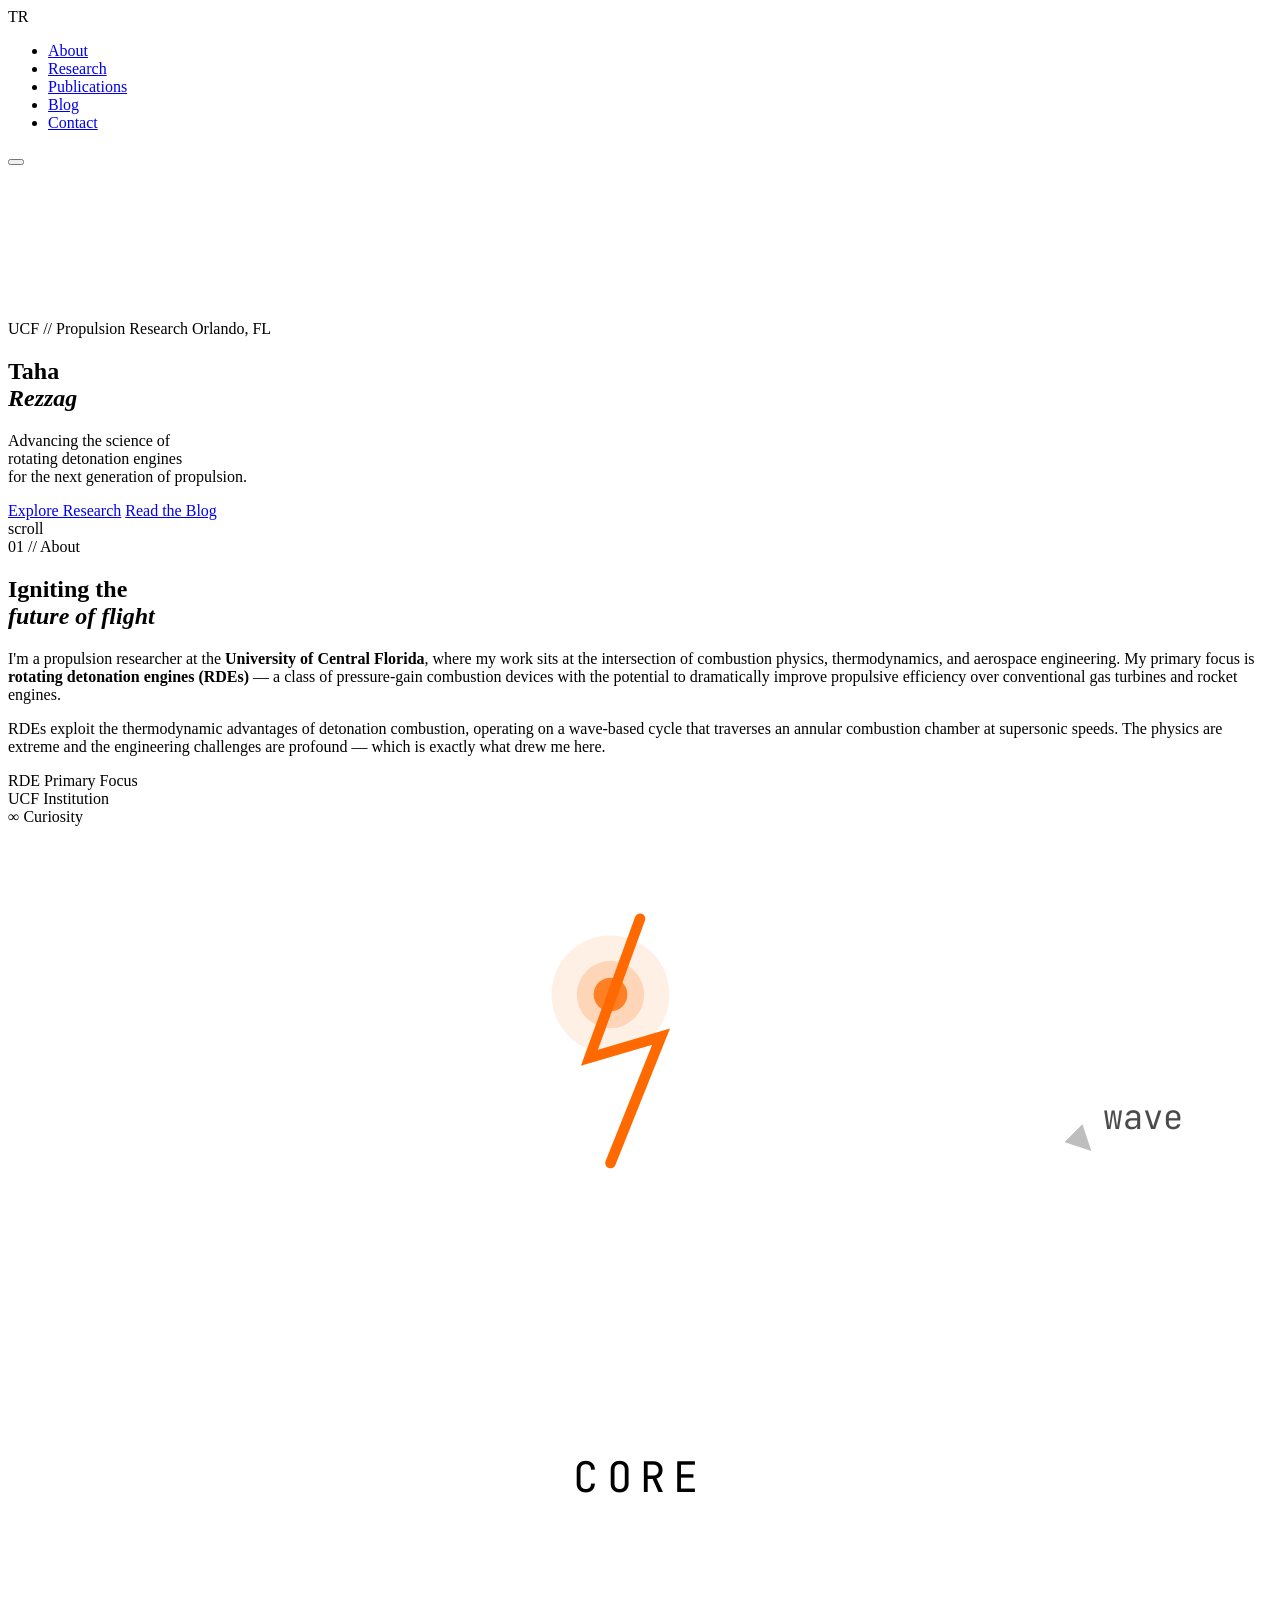
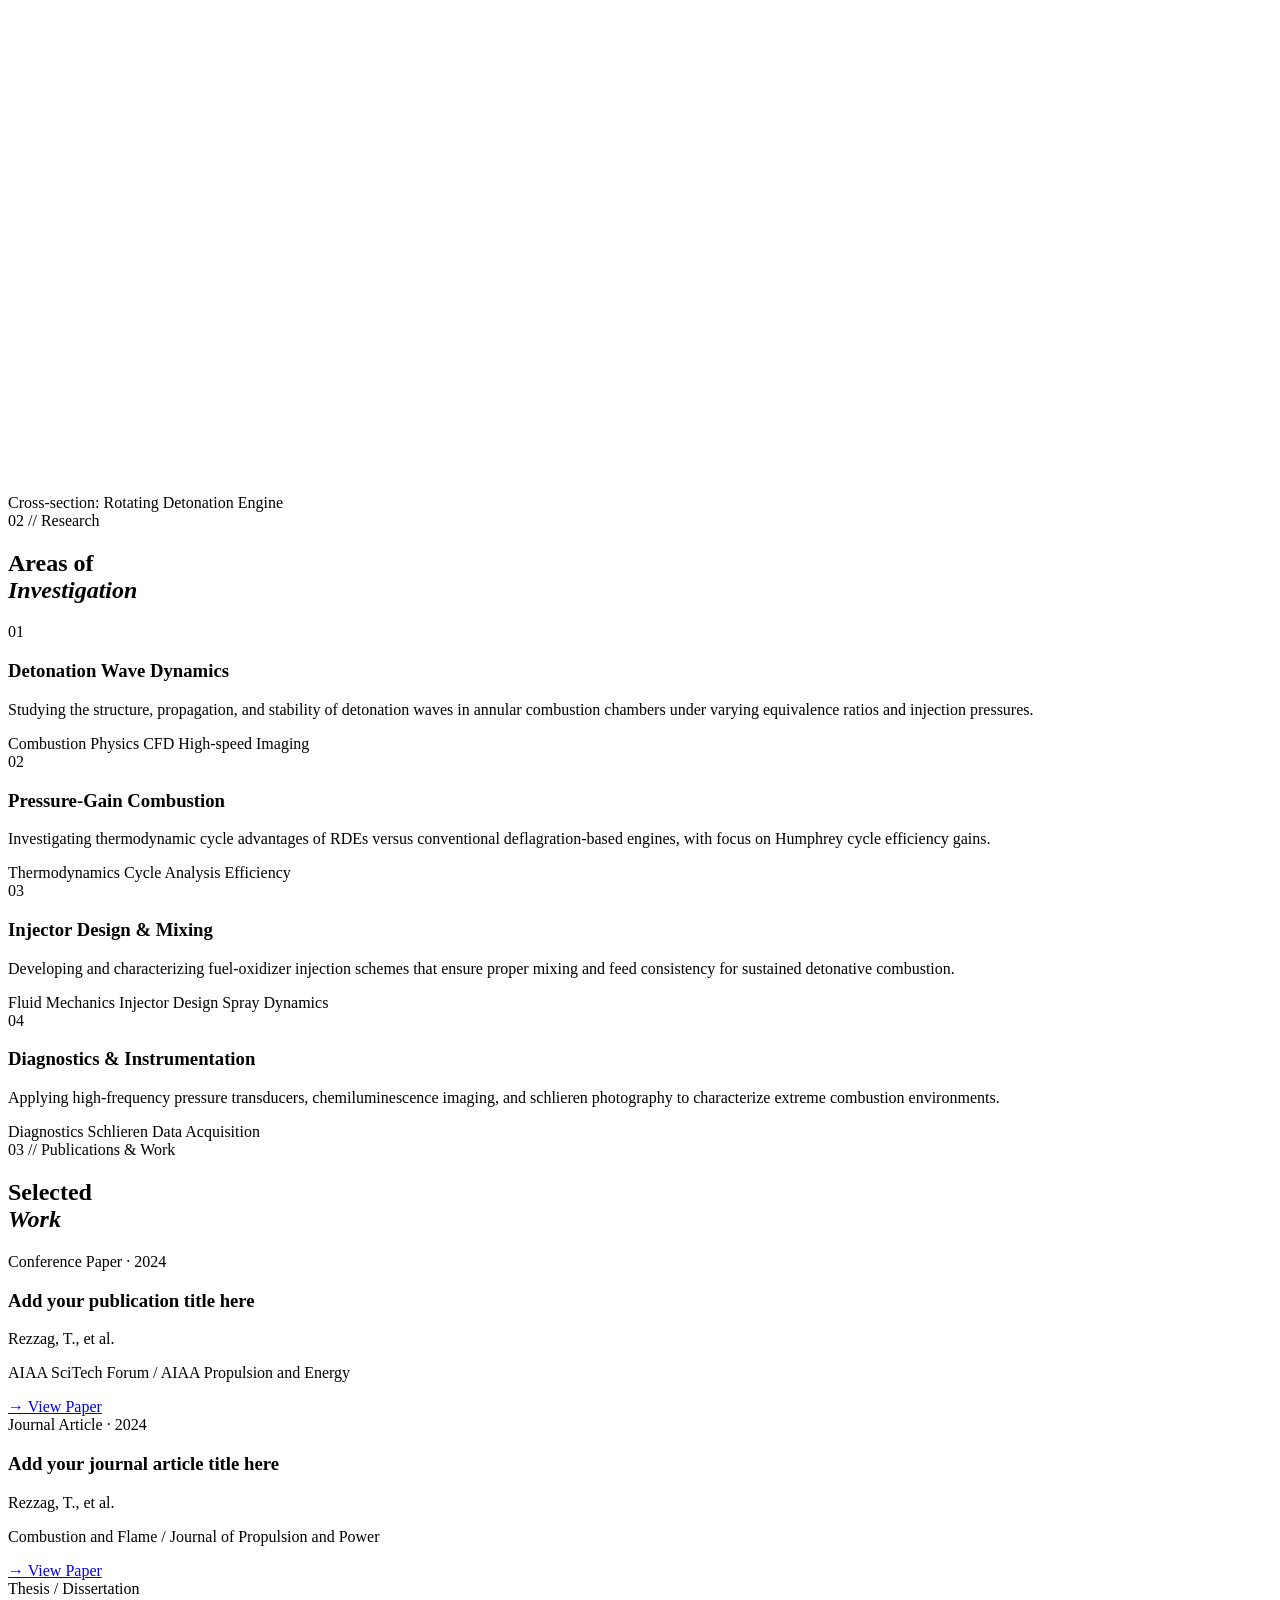
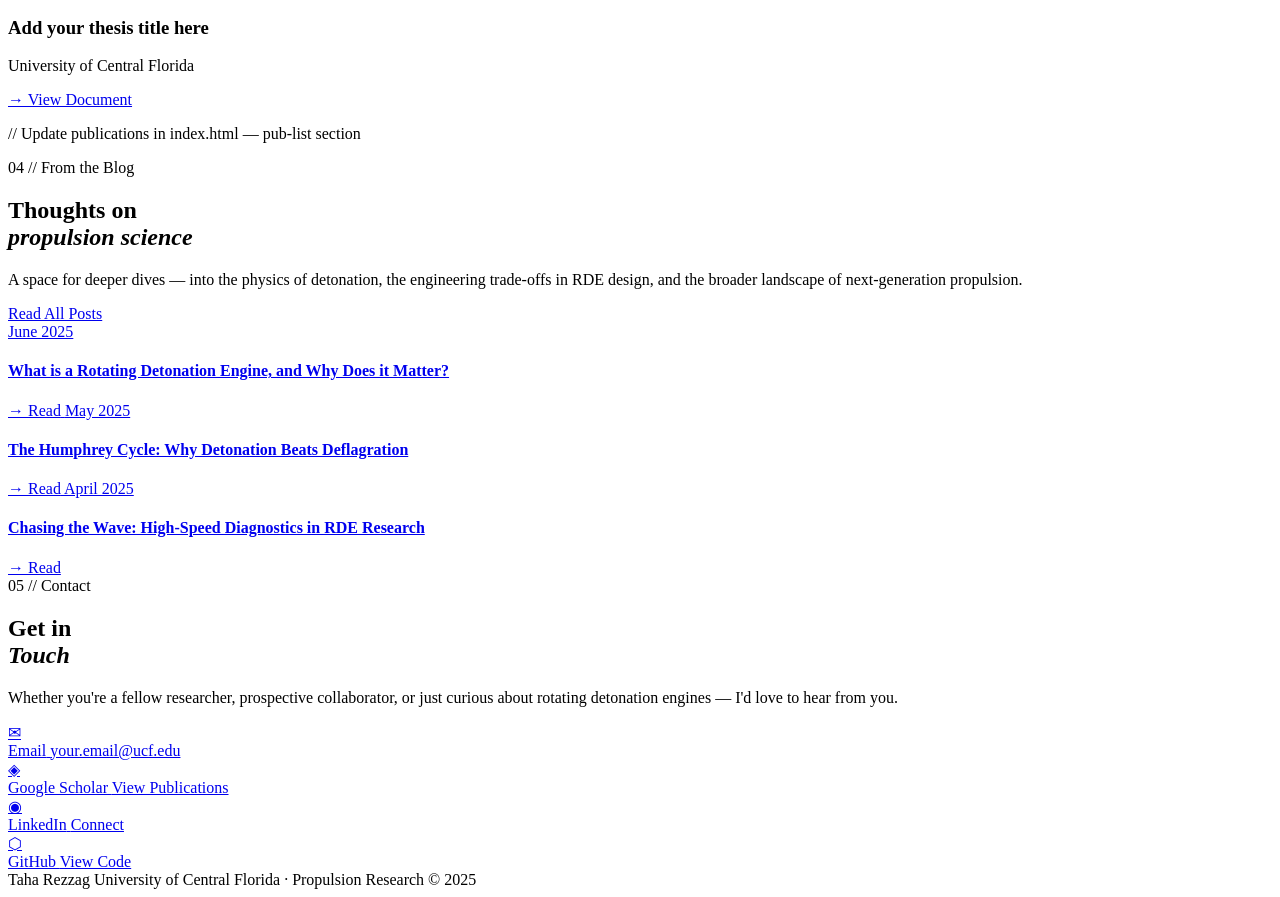
==== index.html @ 19e5c5e9 "Add files via upload" ====
<!DOCTYPE html>
<html lang="en">
<head>
  <meta charset="UTF-8" />
  <meta name="viewport" content="width=device-width, initial-scale=1.0" />
  <title>Taha Rezzag — Propulsion Researcher</title>
  <link rel="stylesheet" href="css/style.css" />
  <link rel="preconnect" href="https://fonts.googleapis.com">
  <link href="https://fonts.googleapis.com/css2?family=Cormorant+Garamond:ital,wght@0,300;0,400;0,600;1,300;1,400&family=JetBrains+Mono:wght@300;400;500&display=swap" rel="stylesheet">
</head>
<body>

  <!-- NAV -->
  <nav class="nav" id="nav">
    <div class="nav-logo">TR</div>
    <ul class="nav-links">
      <li><a href="#about" class="nav-link">About</a></li>
      <li><a href="#research" class="nav-link">Research</a></li>
      <li><a href="#publications" class="nav-link">Publications</a></li>
      <li><a href="blog.html" class="nav-link">Blog</a></li>
      <li><a href="#contact" class="nav-link">Contact</a></li>
    </ul>
    <button class="nav-toggle" id="navToggle" aria-label="Toggle menu">
      <span></span><span></span><span></span>
    </button>
  </nav>

  <!-- HERO -->
  <section class="hero" id="home">
    <canvas class="hero-canvas" id="heroCanvas"></canvas>
    <div class="hero-content">
      <div class="hero-eyebrow">
        <span class="mono">UCF // Propulsion Research</span>
        <span class="hero-divider"></span>
        <span class="mono">Orlando, FL</span>
      </div>
      <h1 class="hero-name">Taha<br><em>Rezzag</em></h1>
      <p class="hero-tagline">Advancing the science of<br><span class="accent">rotating detonation engines</span><br>for the next generation of propulsion.</p>
      <div class="hero-cta">
        <a href="#research" class="btn-primary">Explore Research</a>
        <a href="blog.html" class="btn-ghost">Read the Blog</a>
      </div>
    </div>
    <div class="hero-scroll-hint">
      <span class="mono">scroll</span>
      <div class="scroll-line"></div>
    </div>
  </section>

  <!-- ABOUT -->
  <section class="section about" id="about">
    <div class="container">
      <div class="section-label"><span class="mono">01 // About</span></div>
      <div class="about-grid">
        <div class="about-text">
          <h2 class="section-title">Igniting the<br><em>future of flight</em></h2>
          <p>I'm a propulsion researcher at the <strong>University of Central Florida</strong>, where my work sits at the intersection of combustion physics, thermodynamics, and aerospace engineering. My primary focus is <strong>rotating detonation engines (RDEs)</strong> — a class of pressure-gain combustion devices with the potential to dramatically improve propulsive efficiency over conventional gas turbines and rocket engines.</p>
          <p>RDEs exploit the thermodynamic advantages of detonation combustion, operating on a wave-based cycle that traverses an annular combustion chamber at supersonic speeds. The physics are extreme and the engineering challenges are profound — which is exactly what drew me here.</p>
          <div class="about-stats">
            <div class="stat">
              <span class="stat-num">RDE</span>
              <span class="stat-label">Primary Focus</span>
            </div>
            <div class="stat">
              <span class="stat-num">UCF</span>
              <span class="stat-label">Institution</span>
            </div>
            <div class="stat">
              <span class="stat-num">∞</span>
              <span class="stat-label">Curiosity</span>
            </div>
          </div>
        </div>
        <div class="about-visual">
          <div class="about-diagram">
            <svg viewBox="0 0 300 300" xmlns="http://www.w3.org/2000/svg" class="rde-diagram">
              <!-- Outer ring -->
              <circle cx="150" cy="150" r="130" fill="none" stroke="var(--accent)" stroke-width="1" stroke-dasharray="4 3" opacity="0.4"/>
              <!-- Inner ring -->
              <circle cx="150" cy="150" r="85" fill="none" stroke="var(--accent)" stroke-width="1" stroke-dasharray="4 3" opacity="0.4"/>
              <!-- Annular chamber -->
              <path d="M 150 20 A 130 130 0 1 1 149.9 20" fill="none" stroke="var(--accent)" stroke-width="2" opacity="0.15"/>
              <circle cx="150" cy="150" r="130" fill="none" stroke="var(--accent)" stroke-width="1.5" opacity="0.3"/>
              <circle cx="150" cy="150" r="85" fill="none" stroke="var(--accent)" stroke-width="1.5" opacity="0.3"/>
              <!-- Detonation wave markers -->
              <g class="wave-rotate">
                <path d="M 150 22 L 138 55 L 155 50 L 143 80" fill="none" stroke="#ff6a00" stroke-width="2.5" stroke-linecap="round"/>
                <circle cx="143" cy="40" r="4" fill="#ff6a00" opacity="0.8"/>
                <circle cx="143" cy="40" r="8" fill="#ff6a00" opacity="0.2"/>
                <circle cx="143" cy="40" r="14" fill="#ff6a00" opacity="0.1"/>
              </g>
              <!-- Axis labels -->
              <text x="150" y="158" text-anchor="middle" fill="var(--text-muted)" font-family="JetBrains Mono" font-size="10" letter-spacing="2">CORE</text>
              <!-- Directional arrows -->
              <path d="M 205 80 Q 230 50 255 75" fill="none" stroke="var(--accent)" stroke-width="1" opacity="0.5" marker-end="url(#arr)"/>
              <defs>
                <marker id="arr" markerWidth="6" markerHeight="6" refX="3" refY="3" orient="auto">
                  <path d="M0,0 L6,3 L0,6 Z" fill="var(--accent)" opacity="0.5"/>
                </marker>
              </defs>
              <text x="260" y="72" fill="var(--text-muted)" font-family="JetBrains Mono" font-size="8" opacity="0.7">wave</text>
            </svg>
            <div class="diagram-caption mono">Cross-section: Rotating Detonation Engine</div>
          </div>
        </div>
      </div>
    </div>
  </section>

  <!-- RESEARCH -->
  <section class="section research" id="research">
    <div class="container">
      <div class="section-label"><span class="mono">02 // Research</span></div>
      <h2 class="section-title">Areas of<br><em>Investigation</em></h2>
      <div class="research-grid">

        <div class="research-card" data-index="01">
          <div class="card-number mono">01</div>
          <h3>Detonation Wave Dynamics</h3>
          <p>Studying the structure, propagation, and stability of detonation waves in annular combustion chambers under varying equivalence ratios and injection pressures.</p>
          <div class="card-tags">
            <span class="tag">Combustion Physics</span>
            <span class="tag">CFD</span>
            <span class="tag">High-speed Imaging</span>
          </div>
        </div>

        <div class="research-card" data-index="02">
          <div class="card-number mono">02</div>
          <h3>Pressure-Gain Combustion</h3>
          <p>Investigating thermodynamic cycle advantages of RDEs versus conventional deflagration-based engines, with focus on Humphrey cycle efficiency gains.</p>
          <div class="card-tags">
            <span class="tag">Thermodynamics</span>
            <span class="tag">Cycle Analysis</span>
            <span class="tag">Efficiency</span>
          </div>
        </div>

        <div class="research-card" data-index="03">
          <div class="card-number mono">03</div>
          <h3>Injector Design & Mixing</h3>
          <p>Developing and characterizing fuel-oxidizer injection schemes that ensure proper mixing and feed consistency for sustained detonative combustion.</p>
          <div class="card-tags">
            <span class="tag">Fluid Mechanics</span>
            <span class="tag">Injector Design</span>
            <span class="tag">Spray Dynamics</span>
          </div>
        </div>

        <div class="research-card" data-index="04">
          <div class="card-number mono">04</div>
          <h3>Diagnostics & Instrumentation</h3>
          <p>Applying high-frequency pressure transducers, chemiluminescence imaging, and schlieren photography to characterize extreme combustion environments.</p>
          <div class="card-tags">
            <span class="tag">Diagnostics</span>
            <span class="tag">Schlieren</span>
            <span class="tag">Data Acquisition</span>
          </div>
        </div>

      </div>
    </div>
  </section>

  <!-- PUBLICATIONS -->
  <section class="section publications" id="publications">
    <div class="container">
      <div class="section-label"><span class="mono">03 // Publications & Work</span></div>
      <h2 class="section-title">Selected<br><em>Work</em></h2>
      <div class="pub-list">
        <div class="pub-item">
          <div class="pub-meta mono">Conference Paper · 2024</div>
          <h3 class="pub-title">Add your publication title here</h3>
          <p class="pub-authors">Rezzag, T., et al.</p>
          <p class="pub-venue">AIAA SciTech Forum / AIAA Propulsion and Energy</p>
          <a href="#" class="pub-link mono">→ View Paper</a>
        </div>
        <div class="pub-item">
          <div class="pub-meta mono">Journal Article · 2024</div>
          <h3 class="pub-title">Add your journal article title here</h3>
          <p class="pub-authors">Rezzag, T., et al.</p>
          <p class="pub-venue">Combustion and Flame / Journal of Propulsion and Power</p>
          <a href="#" class="pub-link mono">→ View Paper</a>
        </div>
        <div class="pub-item pub-item--thesis">
          <div class="pub-meta mono">Thesis / Dissertation</div>
          <h3 class="pub-title">Add your thesis title here</h3>
          <p class="pub-authors">University of Central Florida</p>
          <a href="#" class="pub-link mono">→ View Document</a>
        </div>
      </div>
      <p class="pub-note mono">// Update publications in index.html — pub-list section</p>
    </div>
  </section>

  <!-- BLOG TEASER -->
  <section class="section blog-teaser">
    <div class="container">
      <div class="section-label"><span class="mono">04 // From the Blog</span></div>
      <div class="blog-teaser-grid">
        <div class="blog-teaser-left">
          <h2 class="section-title">Thoughts on<br><em>propulsion science</em></h2>
          <p>A space for deeper dives — into the physics of detonation, the engineering trade-offs in RDE design, and the broader landscape of next-generation propulsion.</p>
          <a href="blog.html" class="btn-primary">Read All Posts</a>
        </div>
        <div class="blog-teaser-right">
          <a href="blog.html#post-rde-intro" class="blog-preview-card">
            <span class="mono preview-date">June 2025</span>
            <h4>What is a Rotating Detonation Engine, and Why Does it Matter?</h4>
            <span class="mono preview-read">→ Read</span>
          </a>
          <a href="blog.html#post-humphrey" class="blog-preview-card">
            <span class="mono preview-date">May 2025</span>
            <h4>The Humphrey Cycle: Why Detonation Beats Deflagration</h4>
            <span class="mono preview-read">→ Read</span>
          </a>
          <a href="blog.html#post-wave" class="blog-preview-card">
            <span class="mono preview-date">April 2025</span>
            <h4>Chasing the Wave: High-Speed Diagnostics in RDE Research</h4>
            <span class="mono preview-read">→ Read</span>
          </a>
        </div>
      </div>
    </div>
  </section>

  <!-- CONTACT -->
  <section class="section contact" id="contact">
    <div class="container">
      <div class="section-label"><span class="mono">05 // Contact</span></div>
      <div class="contact-grid">
        <div class="contact-left">
          <h2 class="section-title">Get in<br><em>Touch</em></h2>
          <p>Whether you're a fellow researcher, prospective collaborator, or just curious about rotating detonation engines — I'd love to hear from you.</p>
        </div>
        <div class="contact-right">
          <div class="contact-links">
            <a href="mailto:your.email@ucf.edu" class="contact-item">
              <span class="contact-icon">✉</span>
              <div>
                <span class="mono contact-label">Email</span>
                <span class="contact-value">your.email@ucf.edu</span>
              </div>
            </a>
            <a href="https://scholar.google.com" target="_blank" class="contact-item">
              <span class="contact-icon">◈</span>
              <div>
                <span class="mono contact-label">Google Scholar</span>
                <span class="contact-value">View Publications</span>
              </div>
            </a>
            <a href="https://linkedin.com" target="_blank" class="contact-item">
              <span class="contact-icon">◉</span>
              <div>
                <span class="mono contact-label">LinkedIn</span>
                <span class="contact-value">Connect</span>
              </div>
            </a>
            <a href="https://github.com" target="_blank" class="contact-item">
              <span class="contact-icon">⬡</span>
              <div>
                <span class="mono contact-label">GitHub</span>
                <span class="contact-value">View Code</span>
              </div>
            </a>
          </div>
        </div>
      </div>
    </div>
  </section>

  <!-- FOOTER -->
  <footer class="footer">
    <div class="container footer-inner">
      <span class="mono footer-name">Taha Rezzag</span>
      <span class="mono footer-affil">University of Central Florida · Propulsion Research</span>
      <span class="mono footer-copy">© 2025</span>
    </div>
  </footer>

  <script src="js/main.js"></script>
</body>
</html>
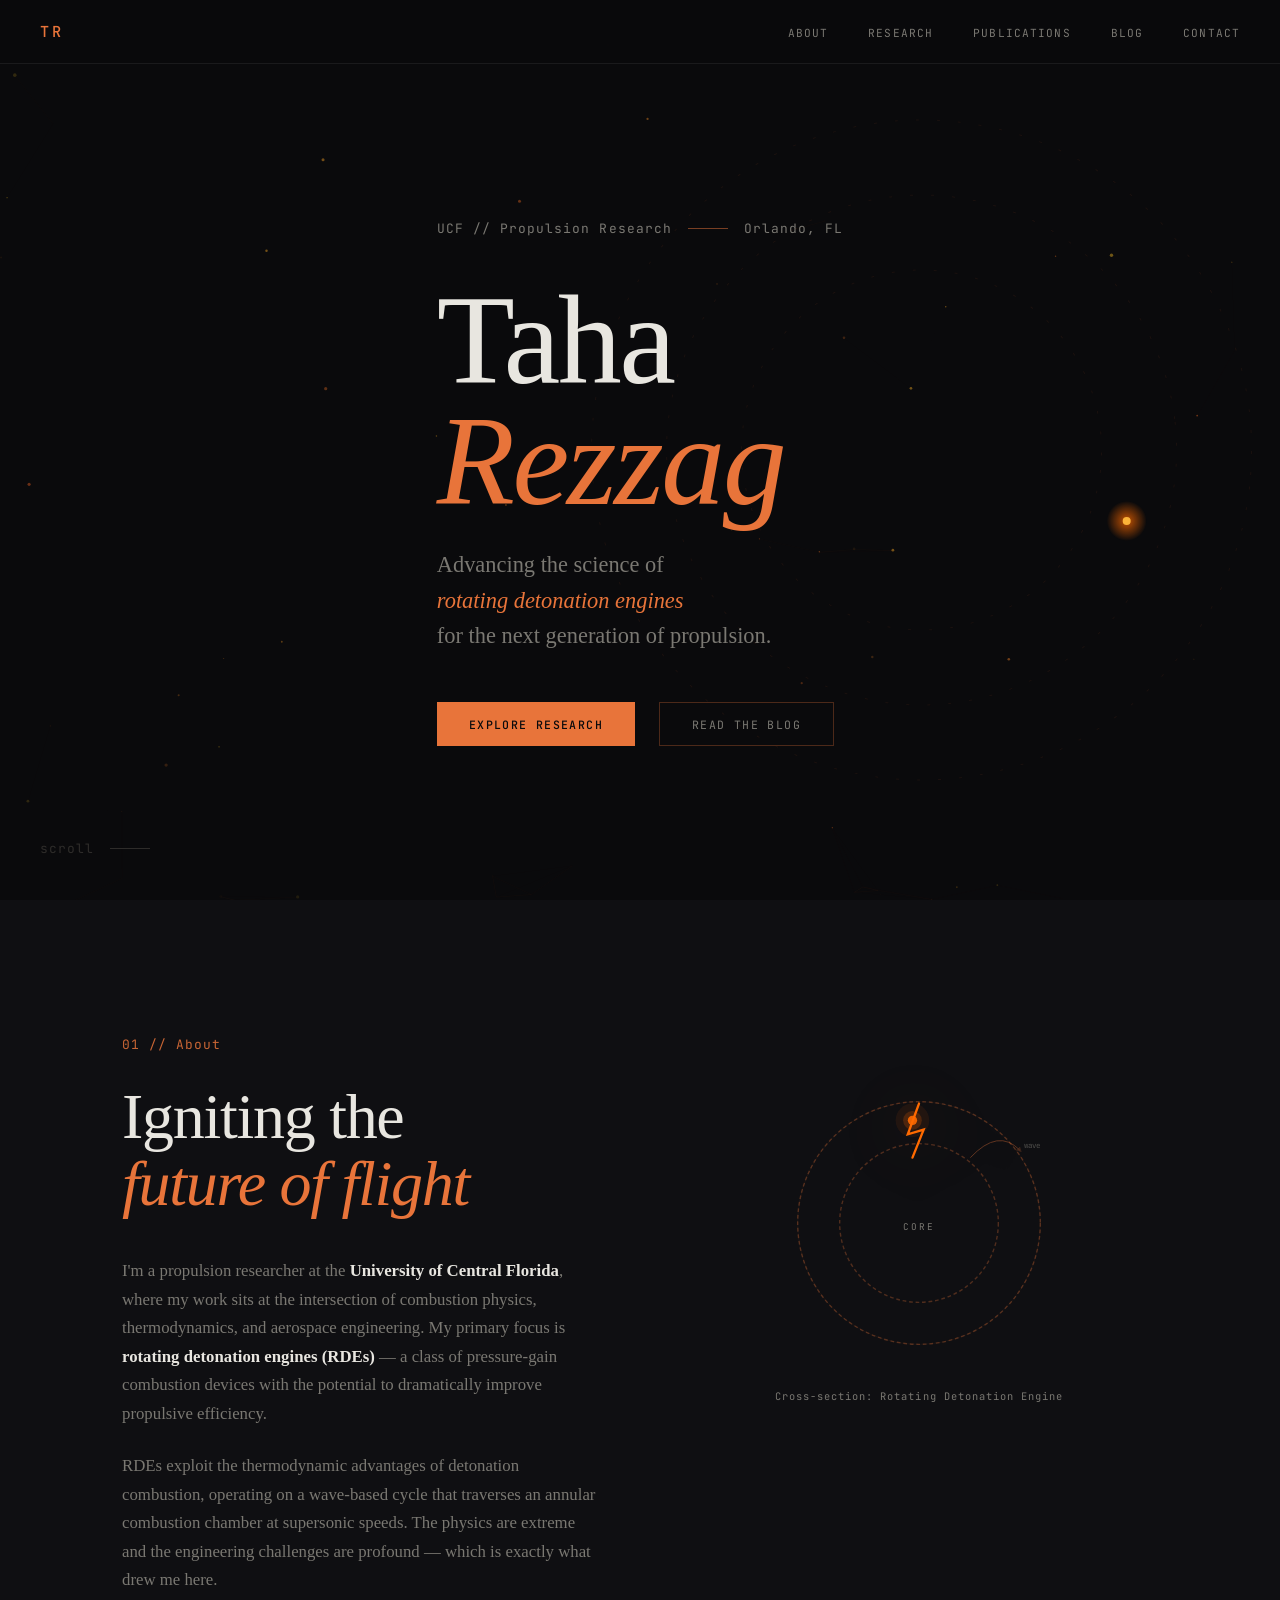
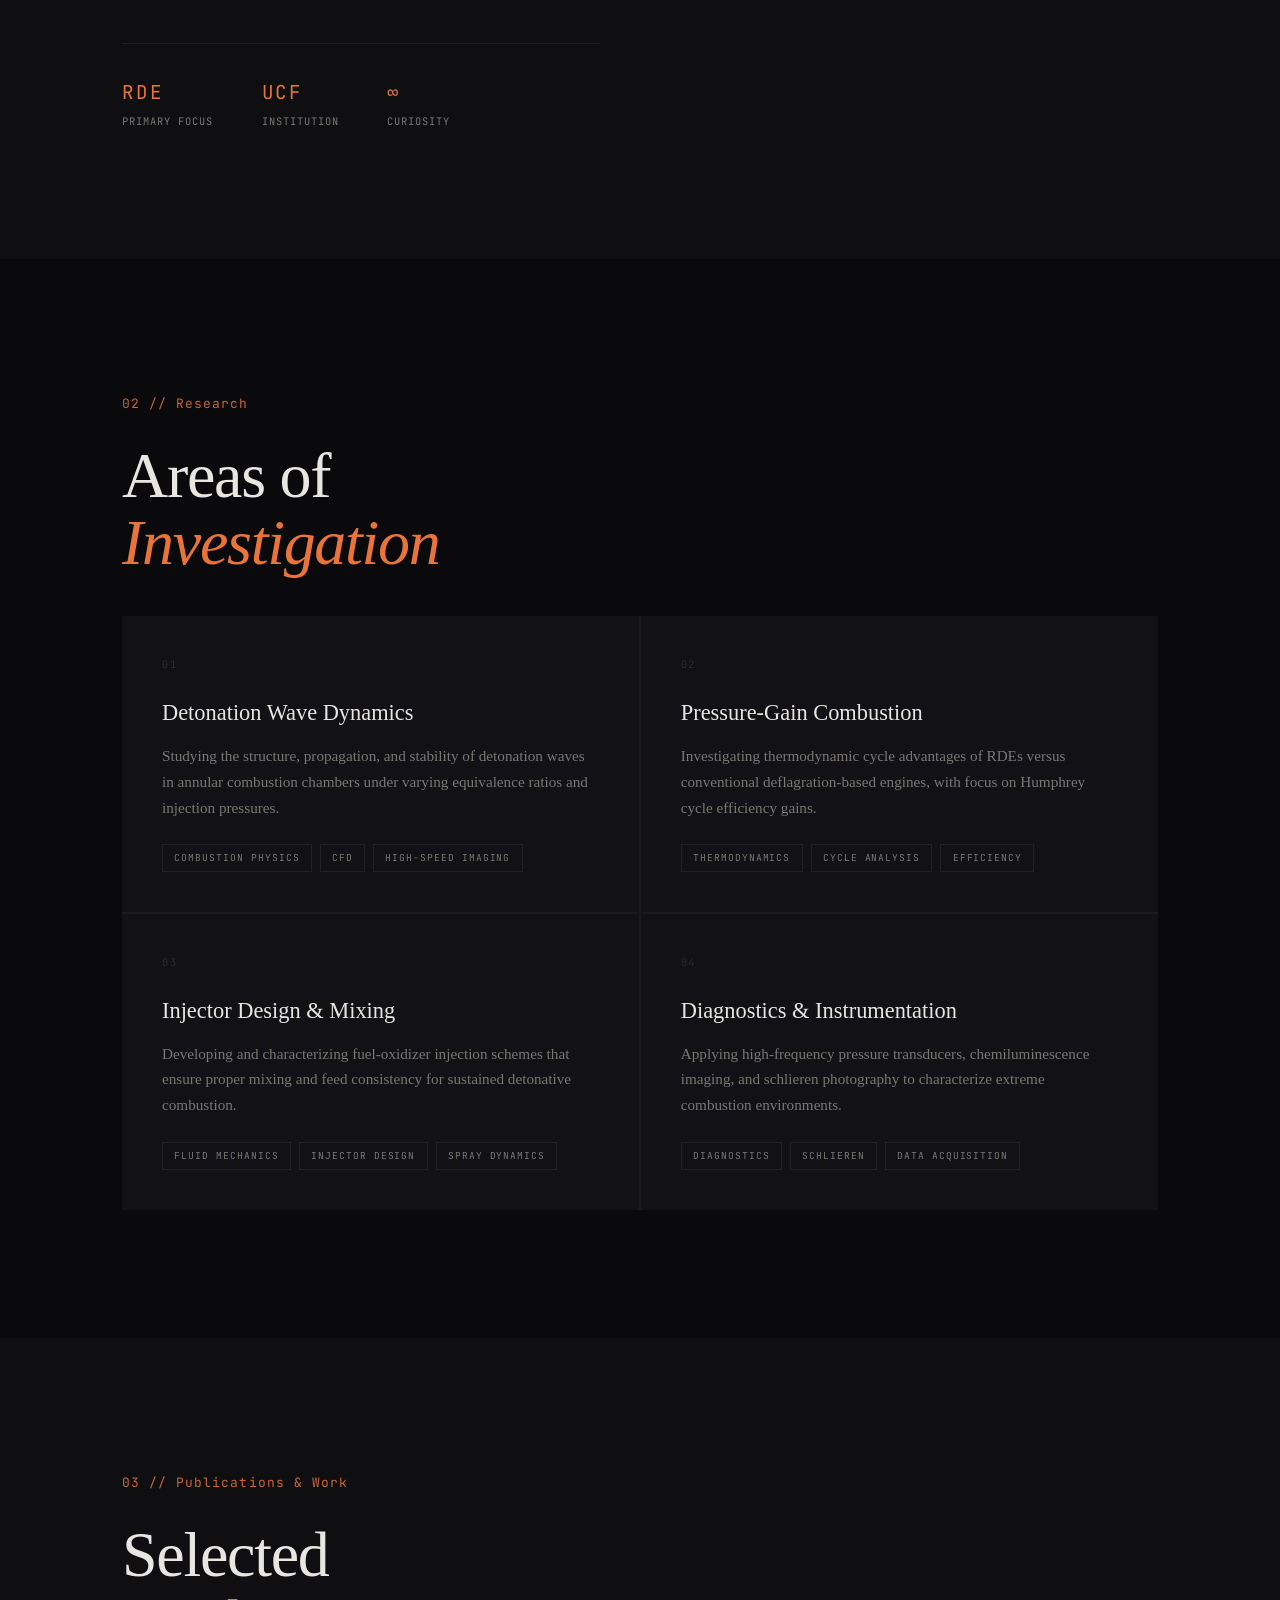
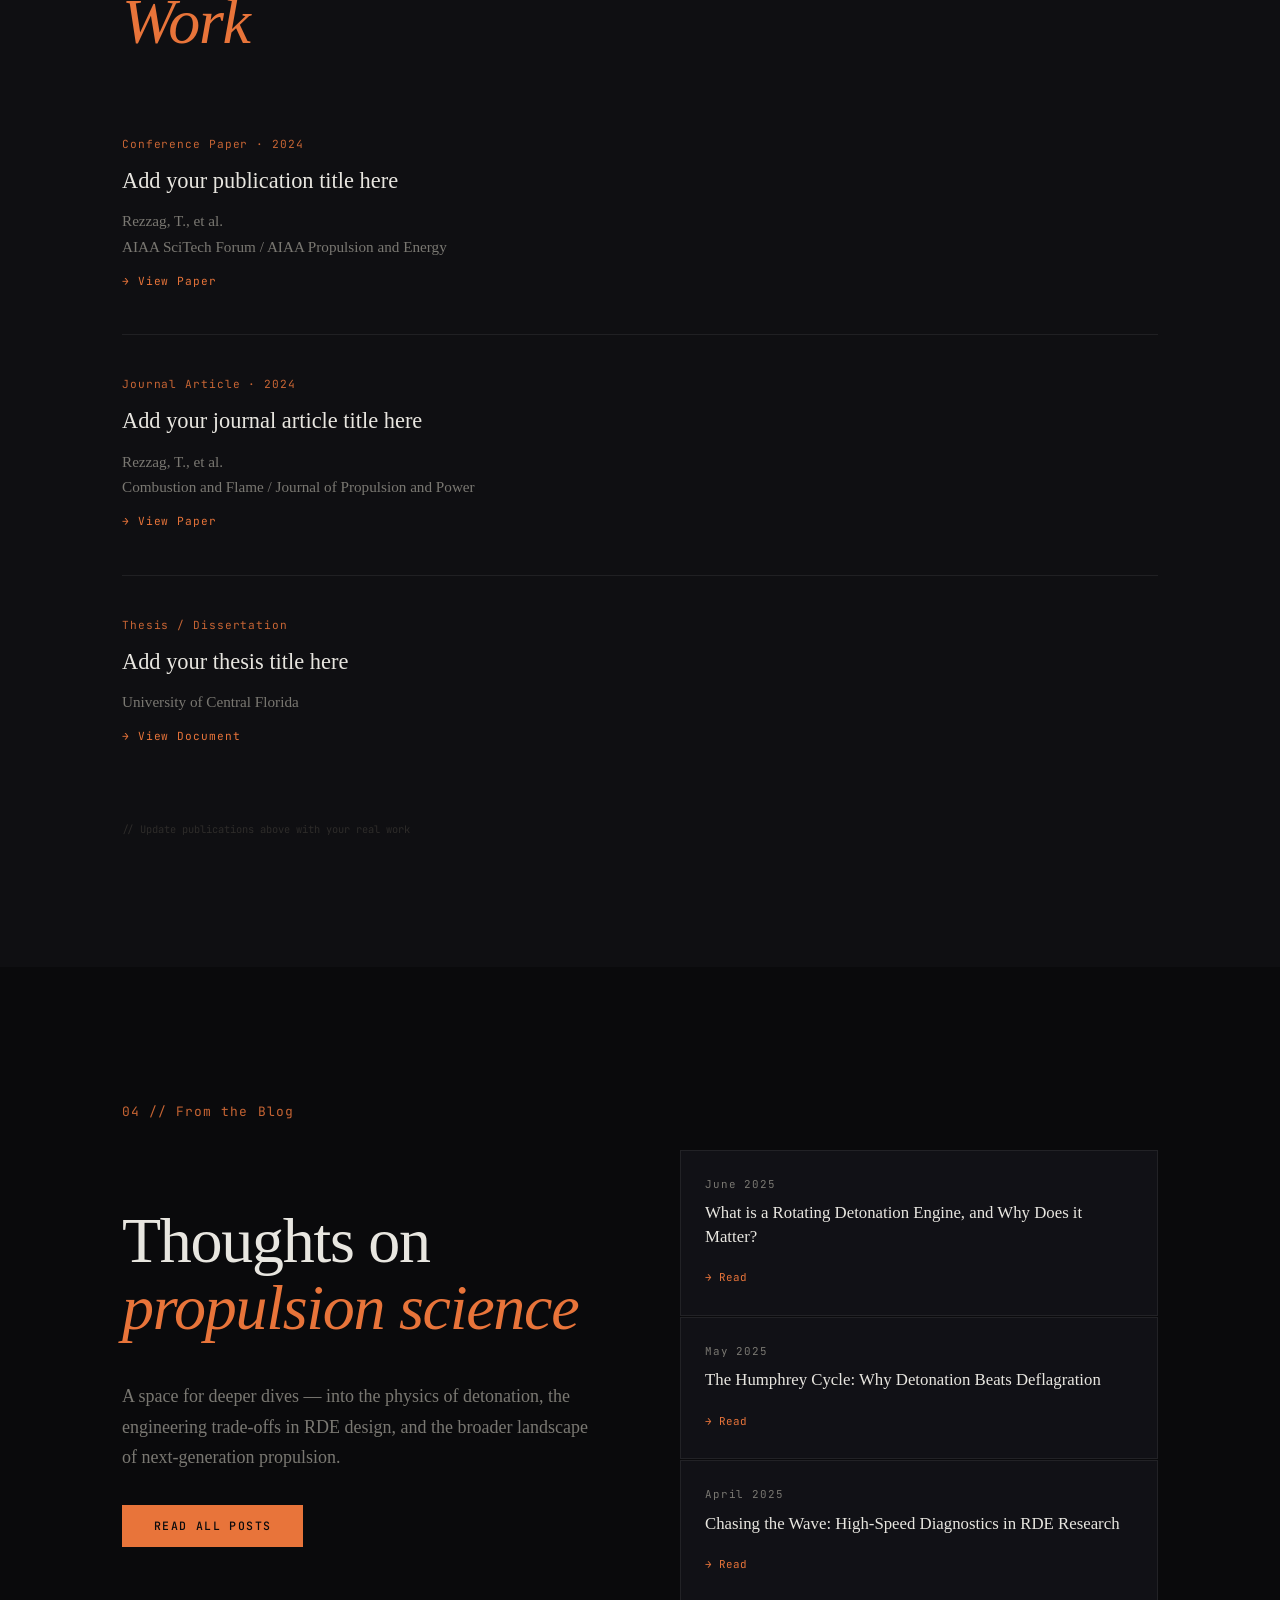
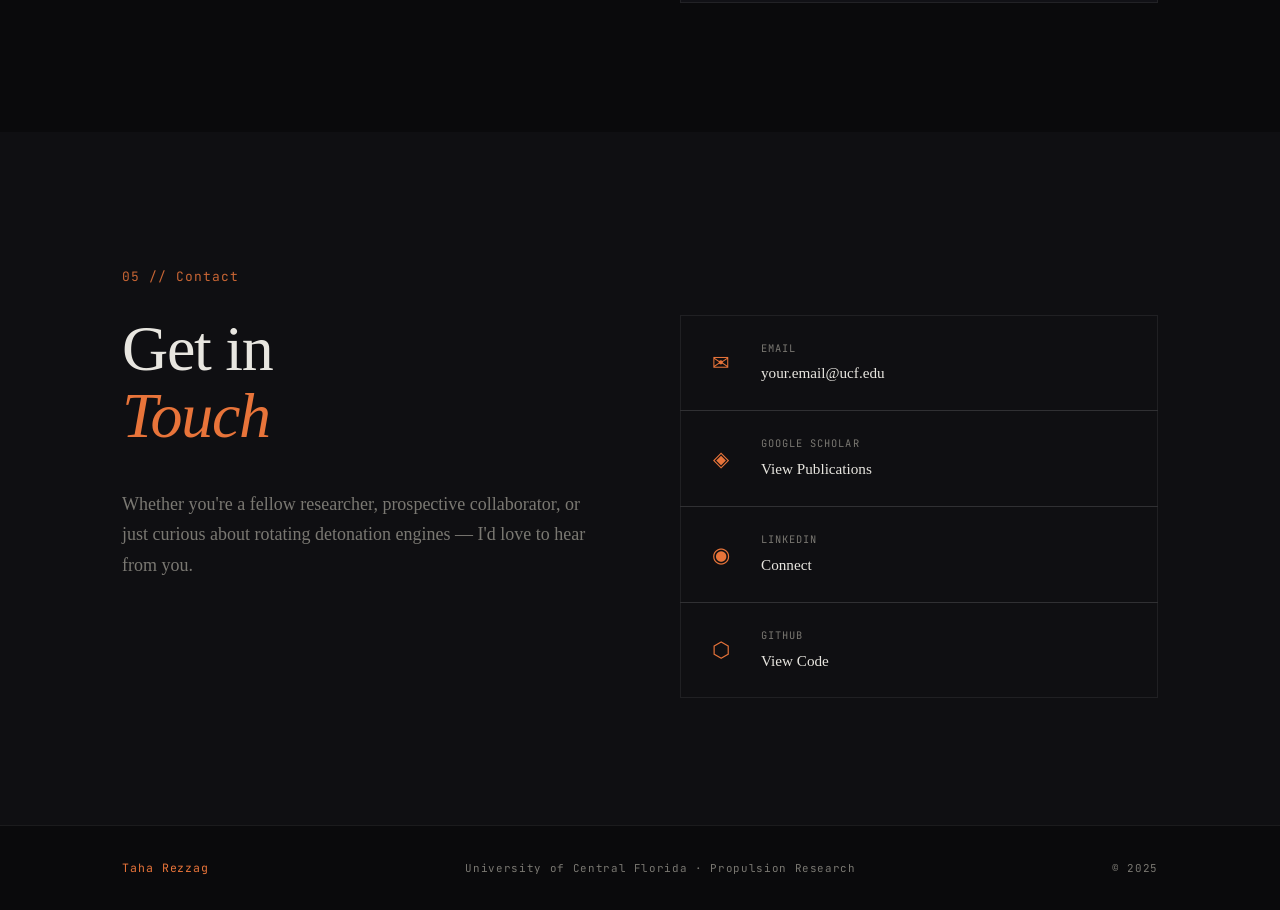
==== commit 8bade370: "Add files via upload" ====
--- a/index.html
+++ b/index.html
@@ -4,41 +4,231 @@
   <meta charset="UTF-8" />
   <meta name="viewport" content="width=device-width, initial-scale=1.0" />
   <title>Taha Rezzag — Propulsion Researcher</title>
-  <link rel="stylesheet" href="css/style.css" />
   <link rel="preconnect" href="https://fonts.googleapis.com">
   <link href="https://fonts.googleapis.com/css2?family=Cormorant+Garamond:ital,wght@0,300;0,400;0,600;1,300;1,400&family=JetBrains+Mono:wght@300;400;500&display=swap" rel="stylesheet">
+  <style>
+:root {
+  --bg: #0a0a0c;
+  --bg-2: #0f0f12;
+  --bg-card: #111116;
+  --bg-card-hover: #16161c;
+  --accent: #e8743a;
+  --accent-2: #ff6a00;
+  --accent-dim: rgba(232,116,58,0.12);
+  --accent-border: rgba(232,116,58,0.28);
+  --text: #e8e6e0;
+  --text-muted: #7a7872;
+  --text-faint: #2e2c2a;
+  --border: rgba(255,255,255,0.07);
+  --border-accent: rgba(232,116,58,0.3);
+  --nav-h: 64px;
+}
+*,*::before,*::after{box-sizing:border-box;margin:0;padding:0}
+html{scroll-behavior:smooth}
+body{background:var(--bg);color:var(--text);font-family:'Cormorant Garamond',Georgia,serif;font-size:18px;line-height:1.7;overflow-x:hidden}
+.mono{font-family:'JetBrains Mono',monospace;font-size:0.72em;letter-spacing:0.08em}
+.accent{color:var(--accent)}
+.container{max-width:1100px;margin:0 auto;padding:0 2rem}
+
+/* NAV */
+.nav{position:fixed;top:0;left:0;right:0;height:var(--nav-h);display:flex;align-items:center;justify-content:space-between;padding:0 2.5rem;z-index:100;background:rgba(10,10,12,0.88);backdrop-filter:blur(14px);border-bottom:1px solid var(--border);transition:border-color 0.3s}
+.nav.scrolled{border-bottom-color:var(--border-accent)}
+.nav-logo{font-family:'JetBrains Mono',monospace;font-size:0.95rem;letter-spacing:0.18em;color:var(--accent);font-weight:500;text-decoration:none;cursor:pointer}
+.nav-links{display:flex;gap:2.5rem;list-style:none}
+.nav-link{font-family:'JetBrains Mono',monospace;font-size:0.7rem;letter-spacing:0.1em;color:var(--text-muted);text-decoration:none;text-transform:uppercase;transition:color 0.2s;position:relative;cursor:pointer}
+.nav-link::after{content:'';position:absolute;bottom:-4px;left:0;width:0;height:1px;background:var(--accent);transition:width 0.3s}
+.nav-link:hover,.nav-link--active{color:var(--text)}
+.nav-link:hover::after,.nav-link--active::after{width:100%}
+.nav-toggle{display:none;flex-direction:column;gap:5px;background:none;border:none;cursor:pointer;padding:4px}
+.nav-toggle span{display:block;width:22px;height:1.5px;background:var(--text-muted);transition:all 0.3s}
+
+/* PAGES */
+.page{display:none;min-height:100vh}
+.page.active{display:block}
+
+/* HERO */
+.hero{position:relative;min-height:100vh;display:flex;align-items:center;padding-top:var(--nav-h);overflow:hidden}
+canvas#heroCanvas{position:absolute;inset:0;width:100%;height:100%}
+.hero-content{position:relative;z-index:2;max-width:1100px;margin:0 auto;padding:0 2rem}
+.hero-eyebrow{display:flex;align-items:center;gap:1rem;margin-bottom:2.5rem;color:var(--text-muted);opacity:0;animation:fadeUp 0.8s 0.2s forwards}
+.hero-divider{display:inline-block;width:40px;height:1px;background:var(--accent);opacity:0.5}
+.hero-name{font-size:clamp(4rem,10vw,9rem);font-weight:300;line-height:0.95;letter-spacing:-0.02em;margin-bottom:1.5rem;opacity:0;animation:fadeUp 0.9s 0.4s forwards}
+.hero-name em{font-style:italic;color:var(--accent);font-weight:300}
+.hero-tagline{font-size:clamp(1.1rem,2vw,1.4rem);color:var(--text-muted);line-height:1.6;margin-bottom:3rem;font-weight:300;opacity:0;animation:fadeUp 0.9s 0.6s forwards}
+.hero-tagline .accent{font-style:italic;color:var(--accent)}
+.hero-cta{display:flex;gap:1.5rem;flex-wrap:wrap;opacity:0;animation:fadeUp 0.9s 0.8s forwards}
+.btn-primary{display:inline-block;padding:0.85rem 2rem;background:var(--accent);color:#0a0a0c;font-family:'JetBrains Mono',monospace;font-size:0.72rem;letter-spacing:0.12em;text-transform:uppercase;text-decoration:none;font-weight:500;border:none;cursor:pointer;transition:background 0.2s,transform 0.2s}
+.btn-primary:hover{background:var(--accent-2);transform:translateY(-2px)}
+.btn-ghost{display:inline-block;padding:0.85rem 2rem;border:1px solid var(--border-accent);color:var(--text-muted);font-family:'JetBrains Mono',monospace;font-size:0.72rem;letter-spacing:0.12em;text-transform:uppercase;text-decoration:none;cursor:pointer;background:none;transition:border-color 0.2s,color 0.2s,transform 0.2s}
+.btn-ghost:hover{border-color:var(--accent);color:var(--text);transform:translateY(-2px)}
+.hero-scroll-hint{position:absolute;bottom:2.5rem;left:2.5rem;display:flex;align-items:center;gap:1rem;color:var(--text-faint);opacity:0;animation:fadeIn 1s 1.8s forwards}
+.scroll-line{width:40px;height:1px;background:var(--text-faint);animation:expandLine 2s 2s ease-in-out infinite alternate}
+@keyframes expandLine{from{width:20px}to{width:60px}}
+
+/* SECTIONS */
+.section{padding:8rem 0}
+.section-label{margin-bottom:1.5rem;color:var(--accent);opacity:0.85}
+.section-title{font-size:clamp(2.5rem,5vw,4.5rem);font-weight:300;line-height:1.05;letter-spacing:-0.02em;margin-bottom:2.5rem}
+.section-title em{font-style:italic;color:var(--accent)}
+
+/* ABOUT */
+.about{background:var(--bg-2)}
+.about-grid{display:grid;grid-template-columns:1fr 1fr;gap:5rem;align-items:start}
+.about-text p{color:var(--text-muted);margin-bottom:1.5rem;font-size:1.05rem}
+.about-text strong{color:var(--text);font-weight:600}
+.about-stats{display:flex;gap:3rem;margin-top:3rem;padding-top:2rem;border-top:1px solid var(--border)}
+.stat-num{display:block;font-family:'JetBrains Mono',monospace;font-size:1.2rem;color:var(--accent);letter-spacing:0.1em;margin-bottom:0.3rem}
+.stat-label{display:block;font-family:'JetBrains Mono',monospace;font-size:0.65rem;letter-spacing:0.1em;color:var(--text-muted);text-transform:uppercase}
+.about-visual{display:flex;justify-content:center;align-items:flex-start}
+.about-diagram{text-align:center}
+.rde-diagram{width:280px;height:280px;filter:drop-shadow(0 0 30px rgba(232,116,58,0.18))}
+.wave-rotate{transform-origin:150px 150px;animation:rotateWave 3s linear infinite}
+@keyframes rotateWave{from{transform:rotate(0deg)}to{transform:rotate(360deg)}}
+.diagram-caption{margin-top:1rem;color:var(--text-muted);font-family:'JetBrains Mono',monospace;font-size:0.65rem;letter-spacing:0.1em}
+
+/* RESEARCH */
+.research{background:var(--bg)}
+.research-grid{display:grid;grid-template-columns:1fr 1fr;gap:1.5px;background:var(--border)}
+.research-card{background:var(--bg-card);padding:2.5rem;transition:background 0.3s;position:relative;overflow:hidden}
+.research-card::before{content:'';position:absolute;top:0;left:0;width:3px;height:0;background:var(--accent);transition:height 0.4s}
+.research-card:hover{background:var(--bg-card-hover)}
+.research-card:hover::before{height:100%}
+.card-number{color:var(--text-faint);font-family:'JetBrains Mono',monospace;font-size:0.65rem;letter-spacing:0.15em;margin-bottom:1.5rem;transition:color 0.3s}
+.research-card:hover .card-number{color:var(--accent)}
+.research-card h3{font-size:1.4rem;font-weight:400;margin-bottom:1rem;line-height:1.3}
+.research-card p{color:var(--text-muted);font-size:0.95rem;line-height:1.7;margin-bottom:1.5rem}
+.card-tags{display:flex;flex-wrap:wrap;gap:0.5rem}
+.tag{font-family:'JetBrains Mono',monospace;font-size:0.6rem;letter-spacing:0.1em;text-transform:uppercase;padding:0.3rem 0.7rem;border:1px solid var(--border);color:var(--text-muted)}
+
+/* PUBLICATIONS */
+.publications{background:var(--bg-2)}
+.pub-list{display:flex;flex-direction:column}
+.pub-item{padding:2.5rem 0;border-bottom:1px solid var(--border);position:relative;transition:padding-left 0.3s}
+.pub-item::before{content:'';position:absolute;left:0;top:0;width:0;height:100%;background:none;border-left:2px solid transparent;transition:border-color 0.3s}
+.pub-item:hover{padding-left:1rem}
+.pub-item:hover::before{border-color:var(--accent)}
+.pub-meta{color:var(--accent);margin-bottom:0.5rem;font-family:'JetBrains Mono',monospace;font-size:0.7rem;letter-spacing:0.08em;opacity:0.85}
+.pub-title{font-size:1.4rem;font-weight:400;margin-bottom:0.5rem}
+.pub-authors,.pub-venue{color:var(--text-muted);font-size:0.95rem}
+.pub-link{display:inline-block;margin-top:0.75rem;color:var(--accent);text-decoration:none;font-family:'JetBrains Mono',monospace;font-size:0.7rem;letter-spacing:0.08em;transition:letter-spacing 0.3s}
+.pub-link:hover{letter-spacing:0.18em}
+.pub-item--thesis{border-bottom:none}
+.pub-note{margin-top:2rem;color:var(--text-faint);font-family:'JetBrains Mono',monospace;font-size:0.65rem}
+
+/* BLOG TEASER */
+.blog-teaser{background:var(--bg)}
+.blog-teaser-grid{display:grid;grid-template-columns:1fr 1fr;gap:5rem;align-items:center}
+.blog-teaser-left p{color:var(--text-muted);margin-bottom:2rem}
+.blog-preview-card{display:block;padding:1.5rem;border:1px solid var(--border);text-decoration:none;color:inherit;margin-bottom:1px;background:var(--bg-card);transition:background 0.2s,border-color 0.2s,transform 0.2s;cursor:pointer;position:relative;overflow:hidden}
+.blog-preview-card::after{content:'';position:absolute;inset:0;background:linear-gradient(90deg,var(--accent-dim),transparent);opacity:0;transition:opacity 0.3s}
+.blog-preview-card:hover{border-color:var(--border-accent);transform:translateX(6px)}
+.blog-preview-card:hover::after{opacity:1}
+.preview-date{color:var(--text-muted);display:block;margin-bottom:0.5rem;font-family:'JetBrains Mono',monospace;font-size:0.68rem;letter-spacing:0.08em}
+.blog-preview-card h4{font-size:1.05rem;font-weight:400;margin-bottom:0.75rem;line-height:1.4}
+.preview-read{color:var(--accent);font-family:'JetBrains Mono',monospace;font-size:0.68rem}
+
+/* CONTACT */
+.contact{background:var(--bg-2)}
+.contact-grid{display:grid;grid-template-columns:1fr 1fr;gap:5rem;align-items:start}
+.contact-left p{color:var(--text-muted)}
+.contact-links{display:flex;flex-direction:column}
+.contact-item{display:flex;align-items:center;gap:1.5rem;padding:1.5rem;border:1px solid var(--border);margin-bottom:-1px;text-decoration:none;color:inherit;transition:background 0.2s,border-color 0.2s;cursor:pointer}
+.contact-item:hover{background:var(--bg-card-hover);border-color:var(--border-accent)}
+.contact-icon{font-size:1.3rem;color:var(--accent);width:2rem;text-align:center;flex-shrink:0}
+.contact-label{display:block;font-family:'JetBrains Mono',monospace;font-size:0.65rem;color:var(--text-muted);text-transform:uppercase;letter-spacing:0.1em;margin-bottom:0.2rem}
+.contact-value{display:block;font-size:0.95rem;color:var(--text)}
+
+/* FOOTER */
+.footer{padding:2rem 0;border-top:1px solid var(--border)}
+.footer-inner{display:flex;justify-content:space-between;align-items:center;gap:1rem;flex-wrap:wrap}
+.footer-name{color:var(--accent);font-family:'JetBrains Mono',monospace;font-size:0.72rem;letter-spacing:0.08em;cursor:pointer}
+.footer-affil,.footer-copy{color:var(--text-muted);font-family:'JetBrains Mono',monospace;font-size:0.68rem;letter-spacing:0.06em}
+
+/* ===== BLOG PAGE ===== */
+.blog-header{padding:calc(var(--nav-h) + 5rem) 0 5rem;background:var(--bg)}
+.blog-header-title{font-size:clamp(3.5rem,9vw,8rem);font-weight:300;line-height:0.95;letter-spacing:-0.02em;margin:1rem 0 1.5rem}
+.blog-header-title em{font-style:italic;color:var(--accent)}
+.blog-header-sub{color:var(--text-muted);max-width:500px;font-size:1.1rem}
+.blog-header-line{height:1px;background:var(--border);margin-top:4rem}
+.blog-featured{padding:6rem 0;background:var(--bg-2)}
+.featured-label{color:var(--accent);margin-bottom:2rem;font-family:'JetBrains Mono',monospace;font-size:0.7rem;letter-spacing:0.1em}
+.featured-article{max-width:800px}
+.featured-meta{display:flex;gap:1rem;align-items:center;margin-bottom:1.5rem;color:var(--text-muted);font-family:'JetBrains Mono',monospace;font-size:0.68rem;letter-spacing:0.08em}
+.featured-meta .tag{color:var(--accent);border-color:var(--border-accent);padding:0.2rem 0.6rem}
+.featured-title{font-size:clamp(1.8rem,4vw,3rem);font-weight:300;margin-bottom:2.5rem;line-height:1.15;letter-spacing:-0.01em}
+.featured-body{color:var(--text-muted)}
+.featured-body .lead{font-size:1.2rem;font-style:italic;color:var(--text);line-height:1.6;margin-bottom:1.5rem;border-left:2px solid var(--accent);padding-left:1.5rem}
+.featured-body p{margin-bottom:1.5rem;font-size:1.05rem}
+.featured-body h3{font-size:1.3rem;font-weight:400;color:var(--text);margin:2rem 0 1rem}
+.post-footer{display:flex;justify-content:space-between;margin-top:3rem;padding-top:1.5rem;border-top:1px solid var(--border);color:var(--text-muted);font-family:'JetBrains Mono',monospace;font-size:0.68rem;letter-spacing:0.08em}
+.blog-list{padding:6rem 0;background:var(--bg)}
+.blog-list-header{color:var(--text-muted);font-family:'JetBrains Mono',monospace;font-size:0.65rem;letter-spacing:0.15em;text-transform:uppercase;margin-bottom:3rem;padding-bottom:1rem;border-bottom:1px solid var(--border)}
+.post-card{padding:3rem 0;border-bottom:1px solid var(--border);max-width:800px}
+.post-card-meta{display:flex;gap:1rem;align-items:center;margin-bottom:1rem;color:var(--text-muted);font-family:'JetBrains Mono',monospace;font-size:0.68rem}
+.post-card-meta .tag{border-color:var(--border)}
+.post-card-title{font-size:clamp(1.3rem,2.5vw,1.9rem);font-weight:300;margin-bottom:1rem;line-height:1.2;cursor:pointer;transition:color 0.2s}
+.post-card-title:hover{color:var(--accent)}
+.post-card-excerpt{color:var(--text-muted);font-size:1rem;margin-bottom:1rem}
+.post-card-body{color:var(--text-muted);padding-top:1.5rem;display:none}
+.post-card-body.open{display:block}
+.post-card-body p{margin-bottom:1.2rem;font-size:1rem}
+.post-card-body h3{font-size:1.15rem;font-weight:400;color:var(--text);margin:1.5rem 0 0.75rem}
+.post-expand-btn{background:none;border:1px solid var(--border);color:var(--accent);cursor:pointer;padding:0.5rem 1rem;font-family:'JetBrains Mono',monospace;font-size:0.7rem;letter-spacing:0.1em;transition:border-color 0.2s,background 0.2s;margin-top:0.5rem}
+.post-expand-btn:hover{border-color:var(--accent);background:var(--accent-dim)}
+.new-post-placeholder{padding:3rem 0;color:var(--text-faint);font-family:'JetBrains Mono',monospace;font-size:0.7rem}
+
+/* ANIMATIONS */
+@keyframes fadeUp{from{opacity:0;transform:translateY(20px)}to{opacity:1;transform:translateY(0)}}
+@keyframes fadeIn{from{opacity:0}to{opacity:1}}
+.reveal{opacity:0;transform:translateY(24px);transition:opacity 0.7s ease,transform 0.7s ease}
+.reveal.visible{opacity:1;transform:none}
+
+/* RESPONSIVE */
+@media(max-width:900px){
+  .about-grid,.research-grid,.blog-teaser-grid,.contact-grid{grid-template-columns:1fr;gap:3rem}
+  .about-visual{display:none}
+  .nav-links{display:none}
+  .nav-toggle{display:flex}
+  .nav-links.open{display:flex;flex-direction:column;position:absolute;top:var(--nav-h);left:0;right:0;background:var(--bg-2);padding:2rem;gap:1.5rem;border-bottom:1px solid var(--border)}
+  .about-stats{gap:1.5rem;flex-wrap:wrap}
+  .footer-inner{flex-direction:column;align-items:flex-start;gap:0.5rem}
+}
+  </style>
 </head>
 <body>
 
-  <!-- NAV -->
-  <nav class="nav" id="nav">
-    <div class="nav-logo">TR</div>
-    <ul class="nav-links">
-      <li><a href="#about" class="nav-link">About</a></li>
-      <li><a href="#research" class="nav-link">Research</a></li>
-      <li><a href="#publications" class="nav-link">Publications</a></li>
-      <li><a href="blog.html" class="nav-link">Blog</a></li>
-      <li><a href="#contact" class="nav-link">Contact</a></li>
-    </ul>
-    <button class="nav-toggle" id="navToggle" aria-label="Toggle menu">
-      <span></span><span></span><span></span>
-    </button>
-  </nav>
+<!-- NAV -->
+<nav class="nav" id="nav">
+  <div class="nav-logo" onclick="showPage('home')">TR</div>
+  <ul class="nav-links" id="navLinks">
+    <li><span class="nav-link" onclick="showPage('home');scrollToSection('about')">About</span></li>
+    <li><span class="nav-link" onclick="showPage('home');scrollToSection('research')">Research</span></li>
+    <li><span class="nav-link" onclick="showPage('home');scrollToSection('publications')">Publications</span></li>
+    <li><span class="nav-link" id="blogNavLink" onclick="showPage('blog')">Blog</span></li>
+    <li><span class="nav-link" onclick="showPage('home');scrollToSection('contact')">Contact</span></li>
+  </ul>
+  <button class="nav-toggle" id="navToggle" aria-label="Toggle menu">
+    <span></span><span></span><span></span>
+  </button>
+</nav>
+
+<!-- ===== HOME PAGE ===== -->
+<div class="page active" id="page-home">
 
   <!-- HERO -->
-  <section class="hero" id="home">
-    <canvas class="hero-canvas" id="heroCanvas"></canvas>
+  <section class="hero">
+    <canvas id="heroCanvas"></canvas>
     <div class="hero-content">
       <div class="hero-eyebrow">
         <span class="mono">UCF // Propulsion Research</span>
-        <span class="hero-divider"></span>
+        <span class="hero-divider" style="display:inline-block;width:40px;height:1px;background:var(--accent);opacity:0.5"></span>
         <span class="mono">Orlando, FL</span>
       </div>
       <h1 class="hero-name">Taha<br><em>Rezzag</em></h1>
       <p class="hero-tagline">Advancing the science of<br><span class="accent">rotating detonation engines</span><br>for the next generation of propulsion.</p>
       <div class="hero-cta">
-        <a href="#research" class="btn-primary">Explore Research</a>
-        <a href="blog.html" class="btn-ghost">Read the Blog</a>
+        <button class="btn-primary" onclick="scrollToSection('research')">Explore Research</button>
+        <button class="btn-ghost" onclick="showPage('blog')">Read the Blog</button>
       </div>
     </div>
     <div class="hero-scroll-hint">
@@ -52,55 +242,34 @@
     <div class="container">
       <div class="section-label"><span class="mono">01 // About</span></div>
       <div class="about-grid">
-        <div class="about-text">
+        <div class="about-text reveal">
           <h2 class="section-title">Igniting the<br><em>future of flight</em></h2>
-          <p>I'm a propulsion researcher at the <strong>University of Central Florida</strong>, where my work sits at the intersection of combustion physics, thermodynamics, and aerospace engineering. My primary focus is <strong>rotating detonation engines (RDEs)</strong> — a class of pressure-gain combustion devices with the potential to dramatically improve propulsive efficiency over conventional gas turbines and rocket engines.</p>
+          <p>I'm a propulsion researcher at the <strong>University of Central Florida</strong>, where my work sits at the intersection of combustion physics, thermodynamics, and aerospace engineering. My primary focus is <strong>rotating detonation engines (RDEs)</strong> — a class of pressure-gain combustion devices with the potential to dramatically improve propulsive efficiency.</p>
           <p>RDEs exploit the thermodynamic advantages of detonation combustion, operating on a wave-based cycle that traverses an annular combustion chamber at supersonic speeds. The physics are extreme and the engineering challenges are profound — which is exactly what drew me here.</p>
           <div class="about-stats">
-            <div class="stat">
-              <span class="stat-num">RDE</span>
-              <span class="stat-label">Primary Focus</span>
-            </div>
-            <div class="stat">
-              <span class="stat-num">UCF</span>
-              <span class="stat-label">Institution</span>
-            </div>
-            <div class="stat">
-              <span class="stat-num">∞</span>
-              <span class="stat-label">Curiosity</span>
-            </div>
+            <div class="stat"><span class="stat-num">RDE</span><span class="stat-label">Primary Focus</span></div>
+            <div class="stat"><span class="stat-num">UCF</span><span class="stat-label">Institution</span></div>
+            <div class="stat"><span class="stat-num">∞</span><span class="stat-label">Curiosity</span></div>
           </div>
         </div>
-        <div class="about-visual">
+        <div class="about-visual reveal">
           <div class="about-diagram">
             <svg viewBox="0 0 300 300" xmlns="http://www.w3.org/2000/svg" class="rde-diagram">
-              <!-- Outer ring -->
-              <circle cx="150" cy="150" r="130" fill="none" stroke="var(--accent)" stroke-width="1" stroke-dasharray="4 3" opacity="0.4"/>
-              <!-- Inner ring -->
-              <circle cx="150" cy="150" r="85" fill="none" stroke="var(--accent)" stroke-width="1" stroke-dasharray="4 3" opacity="0.4"/>
-              <!-- Annular chamber -->
-              <path d="M 150 20 A 130 130 0 1 1 149.9 20" fill="none" stroke="var(--accent)" stroke-width="2" opacity="0.15"/>
-              <circle cx="150" cy="150" r="130" fill="none" stroke="var(--accent)" stroke-width="1.5" opacity="0.3"/>
-              <circle cx="150" cy="150" r="85" fill="none" stroke="var(--accent)" stroke-width="1.5" opacity="0.3"/>
-              <!-- Detonation wave markers -->
+              <circle cx="150" cy="150" r="130" fill="none" stroke="var(--accent)" stroke-width="1.5" stroke-dasharray="4 3" opacity="0.3"/>
+              <circle cx="150" cy="150" r="85" fill="none" stroke="var(--accent)" stroke-width="1.5" stroke-dasharray="4 3" opacity="0.3"/>
+              <circle cx="150" cy="150" r="130" fill="none" stroke="var(--accent)" stroke-width="0.5" opacity="0.15"/>
               <g class="wave-rotate">
                 <path d="M 150 22 L 138 55 L 155 50 L 143 80" fill="none" stroke="#ff6a00" stroke-width="2.5" stroke-linecap="round"/>
-                <circle cx="143" cy="40" r="4" fill="#ff6a00" opacity="0.8"/>
-                <circle cx="143" cy="40" r="8" fill="#ff6a00" opacity="0.2"/>
-                <circle cx="143" cy="40" r="14" fill="#ff6a00" opacity="0.1"/>
+                <circle cx="143" cy="40" r="5" fill="#ff6a00" opacity="0.9"/>
+                <circle cx="143" cy="40" r="10" fill="#ff6a00" opacity="0.2"/>
+                <circle cx="143" cy="40" r="18" fill="#ff6a00" opacity="0.08"/>
               </g>
-              <!-- Axis labels -->
               <text x="150" y="158" text-anchor="middle" fill="var(--text-muted)" font-family="JetBrains Mono" font-size="10" letter-spacing="2">CORE</text>
-              <!-- Directional arrows -->
-              <path d="M 205 80 Q 230 50 255 75" fill="none" stroke="var(--accent)" stroke-width="1" opacity="0.5" marker-end="url(#arr)"/>
-              <defs>
-                <marker id="arr" markerWidth="6" markerHeight="6" refX="3" refY="3" orient="auto">
-                  <path d="M0,0 L6,3 L0,6 Z" fill="var(--accent)" opacity="0.5"/>
-                </marker>
-              </defs>
-              <text x="260" y="72" fill="var(--text-muted)" font-family="JetBrains Mono" font-size="8" opacity="0.7">wave</text>
+              <defs><marker id="arr" markerWidth="6" markerHeight="6" refX="3" refY="3" orient="auto"><path d="M0,0 L6,3 L0,6 Z" fill="var(--accent)" opacity="0.5"/></marker></defs>
+              <path d="M 205 80 Q 235 48 258 72" fill="none" stroke="var(--accent)" stroke-width="1" opacity="0.4" marker-end="url(#arr)"/>
+              <text x="262" y="70" fill="var(--text-muted)" font-family="JetBrains Mono" font-size="8" opacity="0.6">wave</text>
             </svg>
-            <div class="diagram-caption mono">Cross-section: Rotating Detonation Engine</div>
+            <div class="diagram-caption">Cross-section: Rotating Detonation Engine</div>
           </div>
         </div>
       </div>
@@ -113,51 +282,30 @@
       <div class="section-label"><span class="mono">02 // Research</span></div>
       <h2 class="section-title">Areas of<br><em>Investigation</em></h2>
       <div class="research-grid">
-
-        <div class="research-card" data-index="01">
-          <div class="card-number mono">01</div>
+        <div class="research-card reveal">
+          <div class="card-number">01</div>
           <h3>Detonation Wave Dynamics</h3>
           <p>Studying the structure, propagation, and stability of detonation waves in annular combustion chambers under varying equivalence ratios and injection pressures.</p>
-          <div class="card-tags">
-            <span class="tag">Combustion Physics</span>
-            <span class="tag">CFD</span>
-            <span class="tag">High-speed Imaging</span>
-          </div>
-        </div>
-
-        <div class="research-card" data-index="02">
-          <div class="card-number mono">02</div>
+          <div class="card-tags"><span class="tag">Combustion Physics</span><span class="tag">CFD</span><span class="tag">High-speed Imaging</span></div>
+        </div>
+        <div class="research-card reveal">
+          <div class="card-number">02</div>
           <h3>Pressure-Gain Combustion</h3>
           <p>Investigating thermodynamic cycle advantages of RDEs versus conventional deflagration-based engines, with focus on Humphrey cycle efficiency gains.</p>
-          <div class="card-tags">
-            <span class="tag">Thermodynamics</span>
-            <span class="tag">Cycle Analysis</span>
-            <span class="tag">Efficiency</span>
-          </div>
-        </div>
-
-        <div class="research-card" data-index="03">
-          <div class="card-number mono">03</div>
+          <div class="card-tags"><span class="tag">Thermodynamics</span><span class="tag">Cycle Analysis</span><span class="tag">Efficiency</span></div>
+        </div>
+        <div class="research-card reveal">
+          <div class="card-number">03</div>
           <h3>Injector Design & Mixing</h3>
           <p>Developing and characterizing fuel-oxidizer injection schemes that ensure proper mixing and feed consistency for sustained detonative combustion.</p>
-          <div class="card-tags">
-            <span class="tag">Fluid Mechanics</span>
-            <span class="tag">Injector Design</span>
-            <span class="tag">Spray Dynamics</span>
-          </div>
-        </div>
-
-        <div class="research-card" data-index="04">
-          <div class="card-number mono">04</div>
+          <div class="card-tags"><span class="tag">Fluid Mechanics</span><span class="tag">Injector Design</span><span class="tag">Spray Dynamics</span></div>
+        </div>
+        <div class="research-card reveal">
+          <div class="card-number">04</div>
           <h3>Diagnostics & Instrumentation</h3>
           <p>Applying high-frequency pressure transducers, chemiluminescence imaging, and schlieren photography to characterize extreme combustion environments.</p>
-          <div class="card-tags">
-            <span class="tag">Diagnostics</span>
-            <span class="tag">Schlieren</span>
-            <span class="tag">Data Acquisition</span>
-          </div>
-        </div>
-
+          <div class="card-tags"><span class="tag">Diagnostics</span><span class="tag">Schlieren</span><span class="tag">Data Acquisition</span></div>
+        </div>
       </div>
     </div>
   </section>
@@ -168,28 +316,28 @@
       <div class="section-label"><span class="mono">03 // Publications & Work</span></div>
       <h2 class="section-title">Selected<br><em>Work</em></h2>
       <div class="pub-list">
-        <div class="pub-item">
-          <div class="pub-meta mono">Conference Paper · 2024</div>
+        <div class="pub-item reveal">
+          <div class="pub-meta">Conference Paper · 2024</div>
           <h3 class="pub-title">Add your publication title here</h3>
           <p class="pub-authors">Rezzag, T., et al.</p>
           <p class="pub-venue">AIAA SciTech Forum / AIAA Propulsion and Energy</p>
-          <a href="#" class="pub-link mono">→ View Paper</a>
-        </div>
-        <div class="pub-item">
-          <div class="pub-meta mono">Journal Article · 2024</div>
+          <a href="#" class="pub-link">→ View Paper</a>
+        </div>
+        <div class="pub-item reveal">
+          <div class="pub-meta">Journal Article · 2024</div>
           <h3 class="pub-title">Add your journal article title here</h3>
           <p class="pub-authors">Rezzag, T., et al.</p>
           <p class="pub-venue">Combustion and Flame / Journal of Propulsion and Power</p>
-          <a href="#" class="pub-link mono">→ View Paper</a>
-        </div>
-        <div class="pub-item pub-item--thesis">
-          <div class="pub-meta mono">Thesis / Dissertation</div>
+          <a href="#" class="pub-link">→ View Paper</a>
+        </div>
+        <div class="pub-item pub-item--thesis reveal">
+          <div class="pub-meta">Thesis / Dissertation</div>
           <h3 class="pub-title">Add your thesis title here</h3>
           <p class="pub-authors">University of Central Florida</p>
-          <a href="#" class="pub-link mono">→ View Document</a>
+          <a href="#" class="pub-link">→ View Document</a>
         </div>
       </div>
-      <p class="pub-note mono">// Update publications in index.html — pub-list section</p>
+      <p class="pub-note">// Update publications above with your real work</p>
     </div>
   </section>
 
@@ -198,27 +346,27 @@
     <div class="container">
       <div class="section-label"><span class="mono">04 // From the Blog</span></div>
       <div class="blog-teaser-grid">
-        <div class="blog-teaser-left">
+        <div class="blog-teaser-left reveal">
           <h2 class="section-title">Thoughts on<br><em>propulsion science</em></h2>
           <p>A space for deeper dives — into the physics of detonation, the engineering trade-offs in RDE design, and the broader landscape of next-generation propulsion.</p>
-          <a href="blog.html" class="btn-primary">Read All Posts</a>
+          <button class="btn-primary" onclick="showPage('blog')">Read All Posts</button>
         </div>
         <div class="blog-teaser-right">
-          <a href="blog.html#post-rde-intro" class="blog-preview-card">
-            <span class="mono preview-date">June 2025</span>
+          <div class="blog-preview-card reveal" onclick="showPage('blog')">
+            <span class="preview-date">June 2025</span>
             <h4>What is a Rotating Detonation Engine, and Why Does it Matter?</h4>
-            <span class="mono preview-read">→ Read</span>
-          </a>
-          <a href="blog.html#post-humphrey" class="blog-preview-card">
-            <span class="mono preview-date">May 2025</span>
+            <span class="preview-read">→ Read</span>
+          </div>
+          <div class="blog-preview-card reveal" onclick="showPage('blog')">
+            <span class="preview-date">May 2025</span>
             <h4>The Humphrey Cycle: Why Detonation Beats Deflagration</h4>
-            <span class="mono preview-read">→ Read</span>
-          </a>
-          <a href="blog.html#post-wave" class="blog-preview-card">
-            <span class="mono preview-date">April 2025</span>
+            <span class="preview-read">→ Read</span>
+          </div>
+          <div class="blog-preview-card reveal" onclick="showPage('blog')">
+            <span class="preview-date">April 2025</span>
             <h4>Chasing the Wave: High-Speed Diagnostics in RDE Research</h4>
-            <span class="mono preview-read">→ Read</span>
-          </a>
+            <span class="preview-read">→ Read</span>
+          </div>
         </div>
       </div>
     </div>
@@ -229,39 +377,27 @@
     <div class="container">
       <div class="section-label"><span class="mono">05 // Contact</span></div>
       <div class="contact-grid">
-        <div class="contact-left">
+        <div class="contact-left reveal">
           <h2 class="section-title">Get in<br><em>Touch</em></h2>
           <p>Whether you're a fellow researcher, prospective collaborator, or just curious about rotating detonation engines — I'd love to hear from you.</p>
         </div>
         <div class="contact-right">
           <div class="contact-links">
-            <a href="mailto:your.email@ucf.edu" class="contact-item">
+            <a href="mailto:your.email@ucf.edu" class="contact-item reveal">
               <span class="contact-icon">✉</span>
-              <div>
-                <span class="mono contact-label">Email</span>
-                <span class="contact-value">your.email@ucf.edu</span>
-              </div>
+              <div><span class="contact-label">Email</span><span class="contact-value">your.email@ucf.edu</span></div>
             </a>
-            <a href="https://scholar.google.com" target="_blank" class="contact-item">
+            <a href="https://scholar.google.com" target="_blank" class="contact-item reveal">
               <span class="contact-icon">◈</span>
-              <div>
-                <span class="mono contact-label">Google Scholar</span>
-                <span class="contact-value">View Publications</span>
-              </div>
+              <div><span class="contact-label">Google Scholar</span><span class="contact-value">View Publications</span></div>
             </a>
-            <a href="https://linkedin.com" target="_blank" class="contact-item">
+            <a href="https://linkedin.com" target="_blank" class="contact-item reveal">
               <span class="contact-icon">◉</span>
-              <div>
-                <span class="mono contact-label">LinkedIn</span>
-                <span class="contact-value">Connect</span>
-              </div>
+              <div><span class="contact-label">LinkedIn</span><span class="contact-value">Connect</span></div>
             </a>
-            <a href="https://github.com" target="_blank" class="contact-item">
+            <a href="https://github.com" target="_blank" class="contact-item reveal">
               <span class="contact-icon">⬡</span>
-              <div>
-                <span class="mono contact-label">GitHub</span>
-                <span class="contact-value">View Code</span>
-              </div>
+              <div><span class="contact-label">GitHub</span><span class="contact-value">View Code</span></div>
             </a>
           </div>
         </div>
@@ -272,12 +408,271 @@
   <!-- FOOTER -->
   <footer class="footer">
     <div class="container footer-inner">
-      <span class="mono footer-name">Taha Rezzag</span>
-      <span class="mono footer-affil">University of Central Florida · Propulsion Research</span>
-      <span class="mono footer-copy">© 2025</span>
+      <span class="footer-name" onclick="showPage('home')">Taha Rezzag</span>
+      <span class="footer-affil">University of Central Florida · Propulsion Research</span>
+      <span class="footer-copy">© 2025</span>
     </div>
   </footer>
 
-  <script src="js/main.js"></script>
+</div><!-- /page-home -->
+
+<!-- ===== BLOG PAGE ===== -->
+<div class="page" id="page-blog">
+
+  <header class="blog-header">
+    <div class="container">
+      <div class="section-label"><span class="mono">Field Notes</span></div>
+      <h1 class="blog-header-title">The<br><em>Detonation</em><br>Dispatch</h1>
+      <p class="blog-header-sub">Writing on propulsion physics, RDE research, and the strange beauty of supersonic combustion.</p>
+    </div>
+    <div class="blog-header-line"></div>
+  </header>
+
+  <section class="blog-featured">
+    <div class="container">
+      <div class="featured-label">Featured</div>
+      <article class="featured-article reveal">
+        <div class="featured-meta">
+          <span>June 2025</span>
+          <span class="tag">Fundamentals</span>
+        </div>
+        <h2 class="featured-title">What is a Rotating Detonation Engine, and Why Does it Matter?</h2>
+        <div class="featured-body">
+          <p class="lead">Imagine a combustion wave spiraling around the inside of an annular chamber at nearly 2,000 meters per second. That's not a malfunction — that's the entire point.</p>
+          <p>For most of the history of air-breathing propulsion, engineers have relied on <em>deflagration</em> — subsonic, pressure-dropping combustion that we simply call burning. It works. It has powered everything from the Wright Flyer to modern turbofans. But it carries a fundamental thermodynamic cost: combustion in a conventional engine happens at approximately constant pressure, and you leave efficiency on the table.</p>
+          <p>Detonation combustion is different. A detonation wave is a coupled shock-reaction front that propagates supersonically, consuming fuel and releasing energy faster than the surrounding gas can respond. Crucially, it burns at nearly constant <em>volume</em> — which, by the laws of thermodynamics, is more efficient. The Humphrey cycle (detonation-based) extracts more work from a given amount of fuel than the Brayton cycle (deflagration-based) that conventional gas turbines operate on.</p>
+          <h3>The Rotating Architecture</h3>
+          <p>Pulse detonation engines attempted to exploit this advantage in the 1990s and 2000s, using repeated detonation pulses in a tube. The concept worked in principle but suffered from fill-purge inefficiencies and mechanical complexity. The rotating detonation engine takes a different approach: instead of repeated pulses, it establishes one or more detonation waves that continuously orbit an annular combustion chamber.</p>
+          <p>Fresh propellant is injected from one end. The traveling detonation wave consumes it. Combustion products exit from the other end. The result is a nearly continuous process — the wave self-sustains as long as fuel and oxidizer are supplied, governed entirely by chemistry and fluid mechanics.</p>
+          <h3>Why Now?</h3>
+          <p>Several converging factors have made RDE research tractable and urgent. High-frequency pressure transducers can now survive the brutal acoustic environment inside an RDE long enough to produce useful data. CFD codes have matured to the point where detonation wave interactions can be meaningfully simulated. And the aerospace industry is hungry for efficiency gains — in an era of sustainable aviation and contested space access, even a few percentage points of specific impulse improvement matter enormously.</p>
+        </div>
+        <div class="post-footer"><span>Taha Rezzag</span><span>~6 min read</span></div>
+      </article>
+    </div>
+  </section>
+
+  <section class="blog-list">
+    <div class="container">
+      <div class="blog-list-header">All Posts</div>
+
+      <article class="post-card reveal">
+        <div class="post-card-meta"><span>May 2025</span><span class="tag">Thermodynamics</span></div>
+        <h2 class="post-card-title">The Humphrey Cycle: Why Detonation Beats Deflagration</h2>
+        <p class="post-card-excerpt">A thermodynamic comparison of the Brayton and Humphrey cycles — and what the math tells us about the upper limits of pressure-gain combustion efficiency.</p>
+        <div class="post-card-body" id="body-humphrey">
+          <p>The efficiency advantage of detonation over deflagration isn't hand-waving — it falls directly out of classical thermodynamics.</p>
+          <h3>The Brayton Cycle</h3>
+          <p>Conventional gas turbines operate on the Brayton cycle: isentropic compression, constant-pressure heat addition (combustion), and isentropic expansion. The constant-pressure combustion step is the key constraint — it doesn't exploit the pressure rise that would theoretically be available from more intense heat release.</p>
+          <h3>The Humphrey Cycle</h3>
+          <p>The Humphrey cycle replaces constant-pressure combustion with constant-volume combustion — a better approximation of what happens in a detonation event. Because the gas cannot expand during heat addition, all the energy goes into raising the temperature and pressure simultaneously. The subsequent expansion from a higher pressure state yields more work. Analyses consistently show efficiency gains of 10–25% depending on conditions.</p>
+          <h3>The Catch</h3>
+          <p>The Humphrey cycle is an idealization. Real detonation events don't happen at perfectly constant volume, and the wave-based combustion in an RDE involves a complex mix of processes. Some of the theoretical efficiency advantage is recovered; not all of it. Ongoing research is aimed at understanding exactly how much, and under what conditions.</p>
+        </div>
+        <button class="post-expand-btn" onclick="togglePost('body-humphrey', this)">→ Read more</button>
+      </article>
+
+      <article class="post-card reveal">
+        <div class="post-card-meta"><span>April 2025</span><span class="tag">Diagnostics</span></div>
+        <h2 class="post-card-title">Chasing the Wave: High-Speed Diagnostics in RDE Research</h2>
+        <p class="post-card-excerpt">How researchers use pressure transducers, chemiluminescence imaging, and schlieren photography to study combustion events that last microseconds.</p>
+        <div class="post-card-body" id="body-wave">
+          <p>Measuring something that travels at 1,500–2,000 m/s inside a metal tube, at temperatures exceeding 2,500 K, while withstanding pressures that spike and recover in microseconds — this is the diagnostic challenge at the heart of RDE research.</p>
+          <h3>Pressure Transducers</h3>
+          <p>High-frequency PCB piezoelectric pressure transducers are the workhorses of RDE diagnostics. Mounted flush with the combustor wall, they capture the pressure signature of the detonation wave as it passes. From the time-of-flight between adjacent sensors, we can compute wave speed. From the peak-to-trough pressure ratio, we can infer whether true detonation or a weaker deflagration wave is present.</p>
+          <h3>Chemiluminescence Imaging</h3>
+          <p>When fuel burns, excited radical species (OH*, CH*, C₂*) emit light at characteristic wavelengths. OH* emission at 310 nm marks the reaction zone with high spatial resolution. By imaging through a transparent endwall with a high-speed camera (often 100,000+ fps), we can directly visualize the rotating detonation wave and count the number of waves in the annulus.</p>
+          <h3>Schlieren Photography</h3>
+          <p>Schlieren imaging exploits density gradients in a gas to reveal shock structure. Applied to an optically accessible RDE section, it can reveal the triple point, reflected shocks, and contact surfaces between fresh and burned gas. Getting these diagnostics time-synchronized to microsecond precision in a brutal thermal environment — that's where much of the real experimental engineering happens.</p>
+        </div>
+        <button class="post-expand-btn" onclick="togglePost('body-wave', this)">→ Read more</button>
+      </article>
+
+      <article class="post-card reveal">
+        <div class="post-card-meta"><span>March 2025</span><span class="tag">Theory</span></div>
+        <h2 class="post-card-title">Wave Stability and the Limits of Detonative Operation</h2>
+        <p class="post-card-excerpt">Not all RDE operation is created equal. Understanding the boundaries between stable detonation, unstable multi-wave modes, and deflagration is critical for engine design.</p>
+        <div class="post-card-body" id="body-stability">
+          <p>One of the more counterintuitive aspects of RDE operation is that having more detonation waves isn't always better. The wave count is a function of chamber geometry, propellant injection characteristics, and total mass flow rate — and understanding how to control it is an open research problem.</p>
+          <h3>Single vs. Multi-Wave Modes</h3>
+          <p>RDEs can operate with one, two, three, or more detonation waves traveling simultaneously around the annulus. Each wave configuration has different propagation speeds, pressure gains, and stability characteristics. Some operating conditions produce chaotic multi-wave interactions where waves merge and split unpredictably — fascinating from a physics standpoint, but problematic for an engine.</p>
+          <h3>The DDT Problem</h3>
+          <p>RDEs don't always start in detonation mode — they typically ignite in deflagration and must transition. How reliably and quickly the deflagration-to-detonation transition (DDT) occurs depends on the injector design, local equivalence ratio, and chamber geometry. Research into DDT in annular geometries is an active area with direct implications for engine start reliability.</p>
+          <h3>Extinction Limits</h3>
+          <p>Like any combustion process, rotating detonation has lean and rich extinction limits. Mapping these limits for different propellant combinations and injection pressures is essential for defining the operational envelope of a practical RDE.</p>
+        </div>
+        <button class="post-expand-btn" onclick="togglePost('body-stability', this)">→ Read more</button>
+      </article>
+
+      <div class="new-post-placeholder">// More posts coming — duplicate a post-card block above to add new entries</div>
+    </div>
+  </section>
+
+  <footer class="footer">
+    <div class="container footer-inner">
+      <span class="footer-name" onclick="showPage('home')">← Taha Rezzag</span>
+      <span class="footer-affil">University of Central Florida · Propulsion Research</span>
+      <span class="footer-copy">© 2025</span>
+    </div>
+  </footer>
+
+</div><!-- /page-blog -->
+
+<script>
+// ─── Page routing ───────────────────────────────────────
+function showPage(name) {
+  document.querySelectorAll('.page').forEach(p => p.classList.remove('active'));
+  document.getElementById('page-' + name).classList.add('active');
+  window.scrollTo(0, 0);
+  // Update active nav link
+  document.querySelectorAll('.nav-link').forEach(l => l.classList.remove('nav-link--active'));
+  if (name === 'blog') document.getElementById('blogNavLink').classList.add('nav-link--active');
+  initReveal();
+}
+
+function scrollToSection(id) {
+  setTimeout(() => {
+    const el = document.getElementById(id);
+    if (el) el.scrollIntoView({ behavior: 'smooth', block: 'start' });
+  }, 50);
+}
+
+// ─── Nav ────────────────────────────────────────────────
+const nav = document.getElementById('nav');
+const navToggle = document.getElementById('navToggle');
+const navLinks = document.getElementById('navLinks');
+
+window.addEventListener('scroll', () => {
+  nav.classList.toggle('scrolled', window.scrollY > 60);
+});
+navToggle.addEventListener('click', () => navLinks.classList.toggle('open'));
+
+// ─── Canvas animation ───────────────────────────────────
+const canvas = document.getElementById('heroCanvas');
+const ctx = canvas.getContext('2d');
+let W, H, particles = [], angle = 0, animRunning = false;
+
+function resize() {
+  W = canvas.width = canvas.offsetWidth;
+  H = canvas.height = canvas.offsetHeight;
+}
+
+class Particle {
+  constructor() { this.reset(true); }
+  reset(rand) {
+    this.x = Math.random() * W;
+    this.y = rand ? Math.random() * H : H + 5;
+    this.vx = (Math.random() - 0.5) * 0.3;
+    this.vy = -Math.random() * 0.5 - 0.15;
+    this.life = rand ? Math.random() : 1;
+    this.maxLife = 0.5 + Math.random() * 0.5;
+    this.r = Math.random() * 1.5 + 0.3;
+    this.hue = 18 + Math.random() * 28;
+  }
+  update() {
+    this.x += this.vx; this.y += this.vy;
+    this.life -= 0.003;
+    if (this.life <= 0) this.reset(false);
+  }
+  draw() {
+    const alpha = Math.sin((this.life / this.maxLife) * Math.PI) * 0.45;
+    ctx.beginPath();
+    ctx.arc(this.x, this.y, this.r, 0, Math.PI * 2);
+    ctx.fillStyle = `hsla(${this.hue},90%,55%,${alpha})`;
+    ctx.fill();
+  }
+}
+
+function drawConnections() {
+  const pts = particles.slice(0, 60);
+  for (let i = 0; i < pts.length; i++) {
+    for (let j = i + 1; j < pts.length; j++) {
+      const dx = pts[i].x - pts[j].x, dy = pts[i].y - pts[j].y;
+      const d = Math.sqrt(dx*dx + dy*dy);
+      if (d < 110) {
+        ctx.beginPath();
+        ctx.moveTo(pts[i].x, pts[i].y);
+        ctx.lineTo(pts[j].x, pts[j].y);
+        ctx.strokeStyle = `rgba(232,116,58,${(1-d/110)*0.07})`;
+        ctx.lineWidth = 0.5;
+        ctx.stroke();
+      }
+    }
+  }
+}
+
+function drawRings() {
+  angle += 0.0015;
+  const cx = W * 0.72, cy = H * 0.5;
+  [180, 255, 330].forEach((r, i) => {
+    ctx.save();
+    ctx.translate(cx, cy);
+    ctx.rotate(angle * (i % 2 === 0 ? 1 : -1));
+    ctx.beginPath();
+    ctx.arc(0, 0, r, 0, Math.PI * 2);
+    ctx.setLineDash([3, 18]);
+    ctx.strokeStyle = 'rgba(232,116,58,0.07)';
+    ctx.lineWidth = 1;
+    ctx.stroke();
+    ctx.setLineDash([]);
+    ctx.restore();
+  });
+  // Wave dot
+  const wx = cx + Math.cos(angle * 3) * 217;
+  const wy = cy + Math.sin(angle * 3) * 217;
+  const g = ctx.createRadialGradient(wx,wy,0,wx,wy,20);
+  g.addColorStop(0,'rgba(255,106,0,0.75)');
+  g.addColorStop(1,'rgba(255,106,0,0)');
+  ctx.beginPath(); ctx.arc(wx,wy,20,0,Math.PI*2);
+  ctx.fillStyle = g; ctx.fill();
+  ctx.beginPath(); ctx.arc(wx,wy,4,0,Math.PI*2);
+  ctx.fillStyle = 'rgba(255,185,60,0.95)'; ctx.fill();
+}
+
+function animate() {
+  requestAnimationFrame(animate);
+  ctx.clearRect(0, 0, W, H);
+  drawRings();
+  drawConnections();
+  particles.forEach(p => { p.update(); p.draw(); });
+}
+
+function initCanvas() {
+  resize();
+  particles = [];
+  const count = Math.min(Math.floor(W * H / 11000), 80);
+  for (let i = 0; i < count; i++) particles.push(new Particle());
+  if (!animRunning) { animRunning = true; animate(); }
+}
+
+window.addEventListener('resize', () => { resize(); });
+initCanvas();
+
+// ─── Scroll reveal ──────────────────────────────────────
+function initReveal() {
+  document.querySelectorAll('.reveal').forEach(el => {
+    el.classList.remove('visible');
+  });
+  setTimeout(() => {
+    const obs = new IntersectionObserver((entries) => {
+      entries.forEach((entry, i) => {
+        if (entry.isIntersecting) {
+          setTimeout(() => entry.target.classList.add('visible'), i * 80);
+          obs.unobserve(entry.target);
+        }
+      });
+    }, { threshold: 0.08 });
+    document.querySelectorAll('.page.active .reveal').forEach(el => obs.observe(el));
+  }, 100);
+}
+initReveal();
+
+// ─── Blog expand ────────────────────────────────────────
+function togglePost(id, btn) {
+  const body = document.getElementById(id);
+  const open = body.classList.toggle('open');
+  btn.textContent = open ? '← Collapse' : '→ Read more';
+}
+</script>
 </body>
 </html>
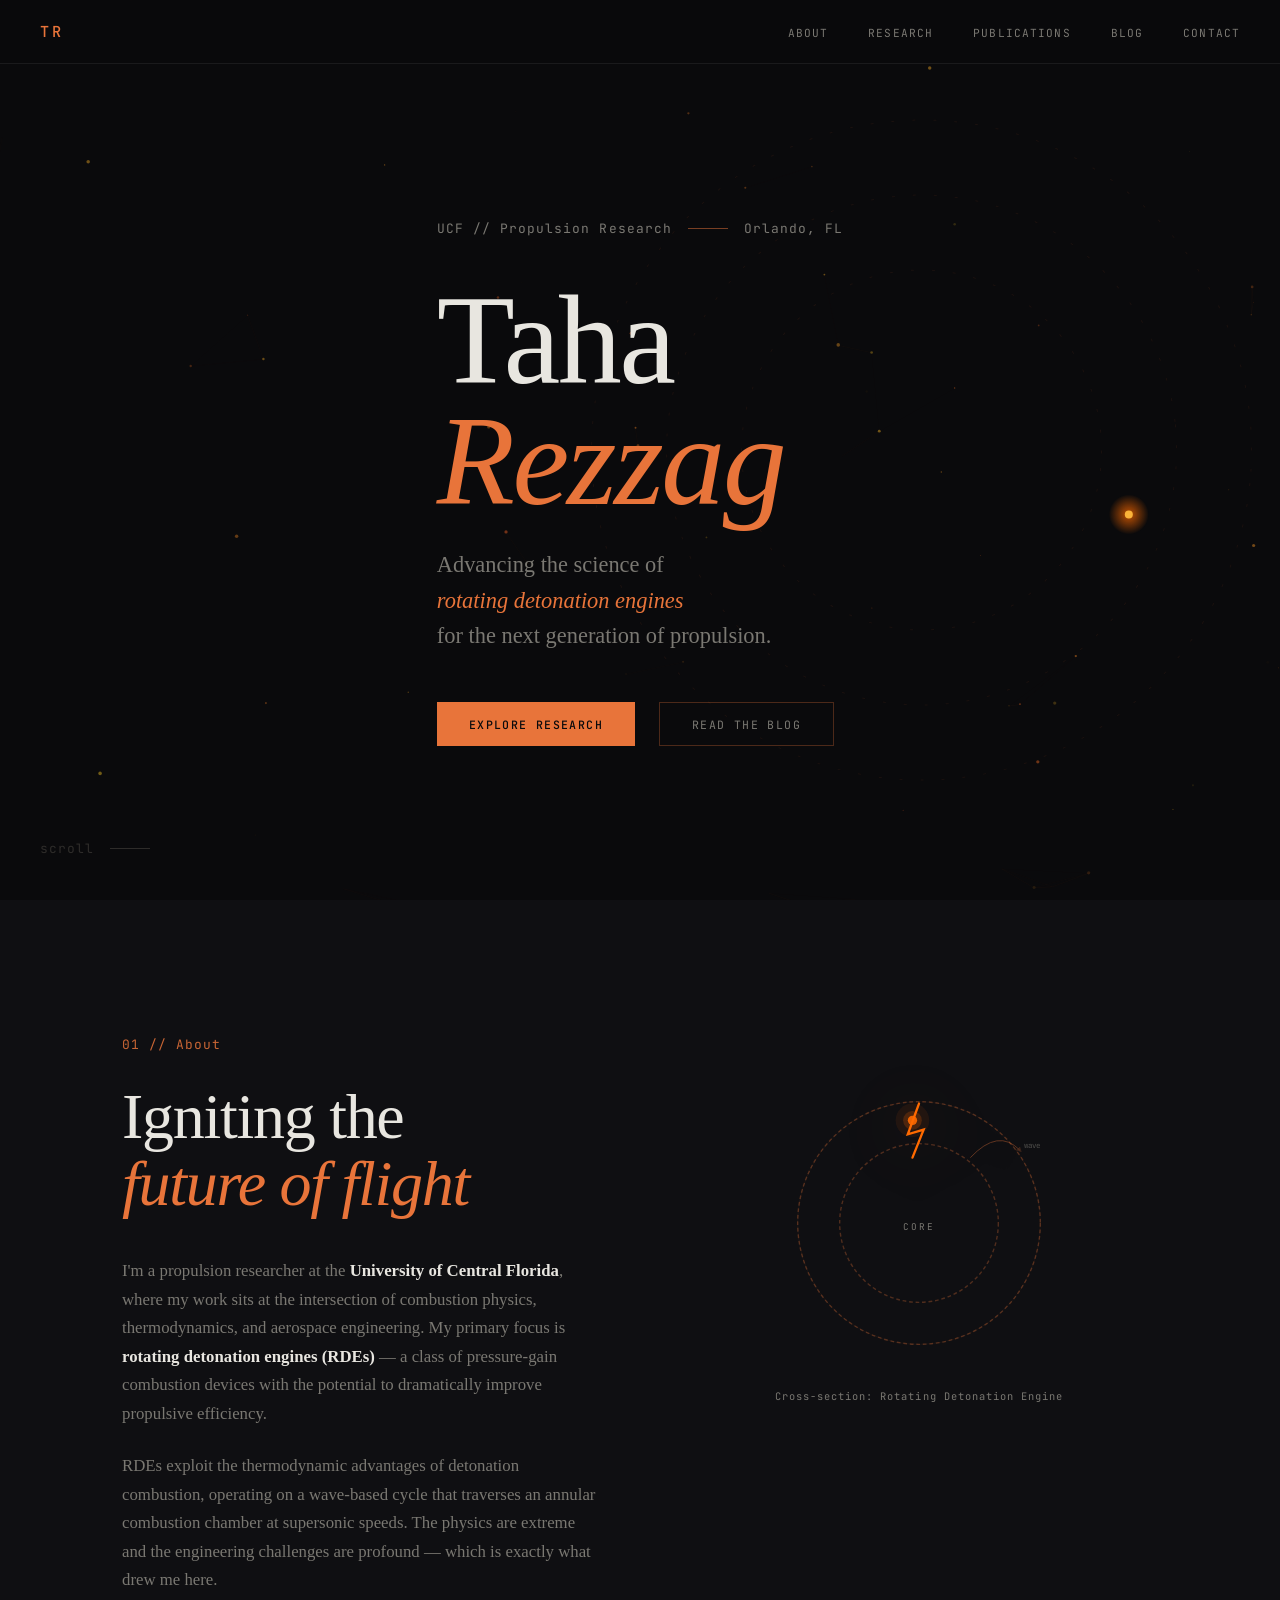
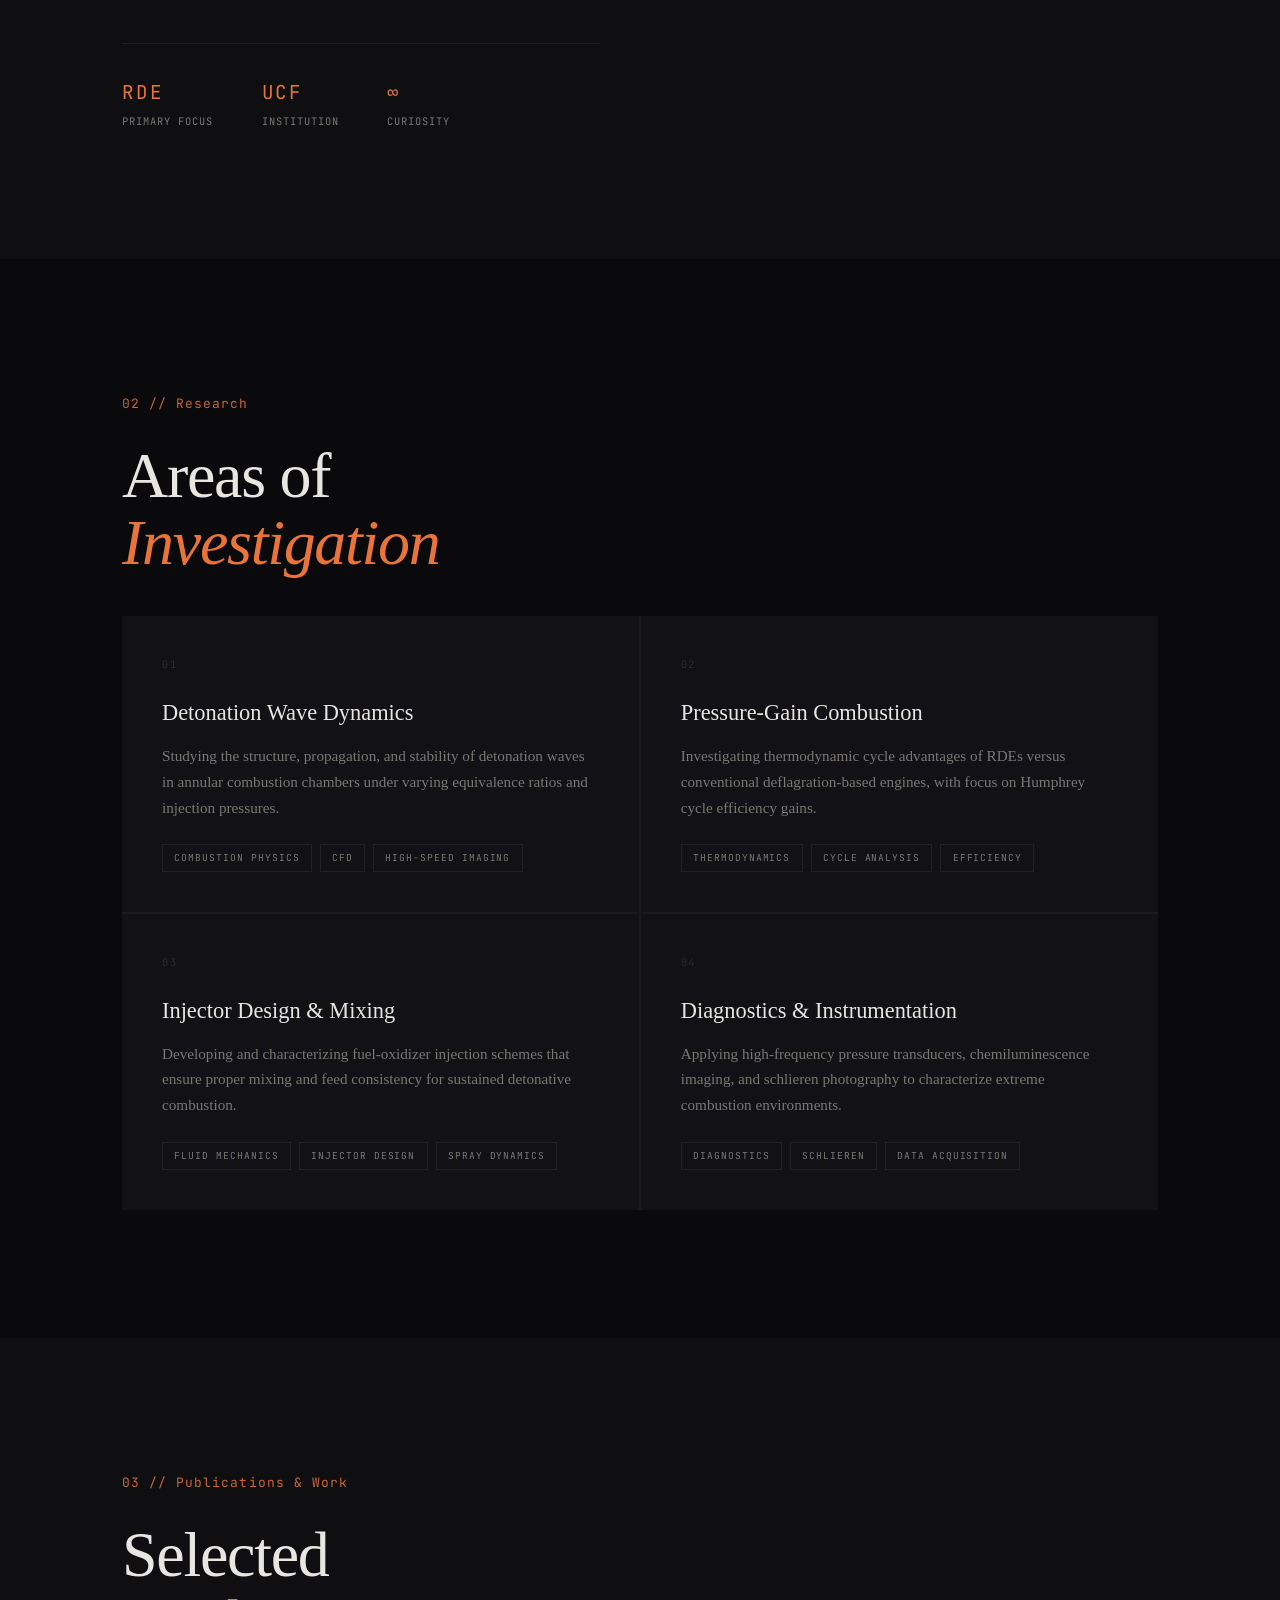
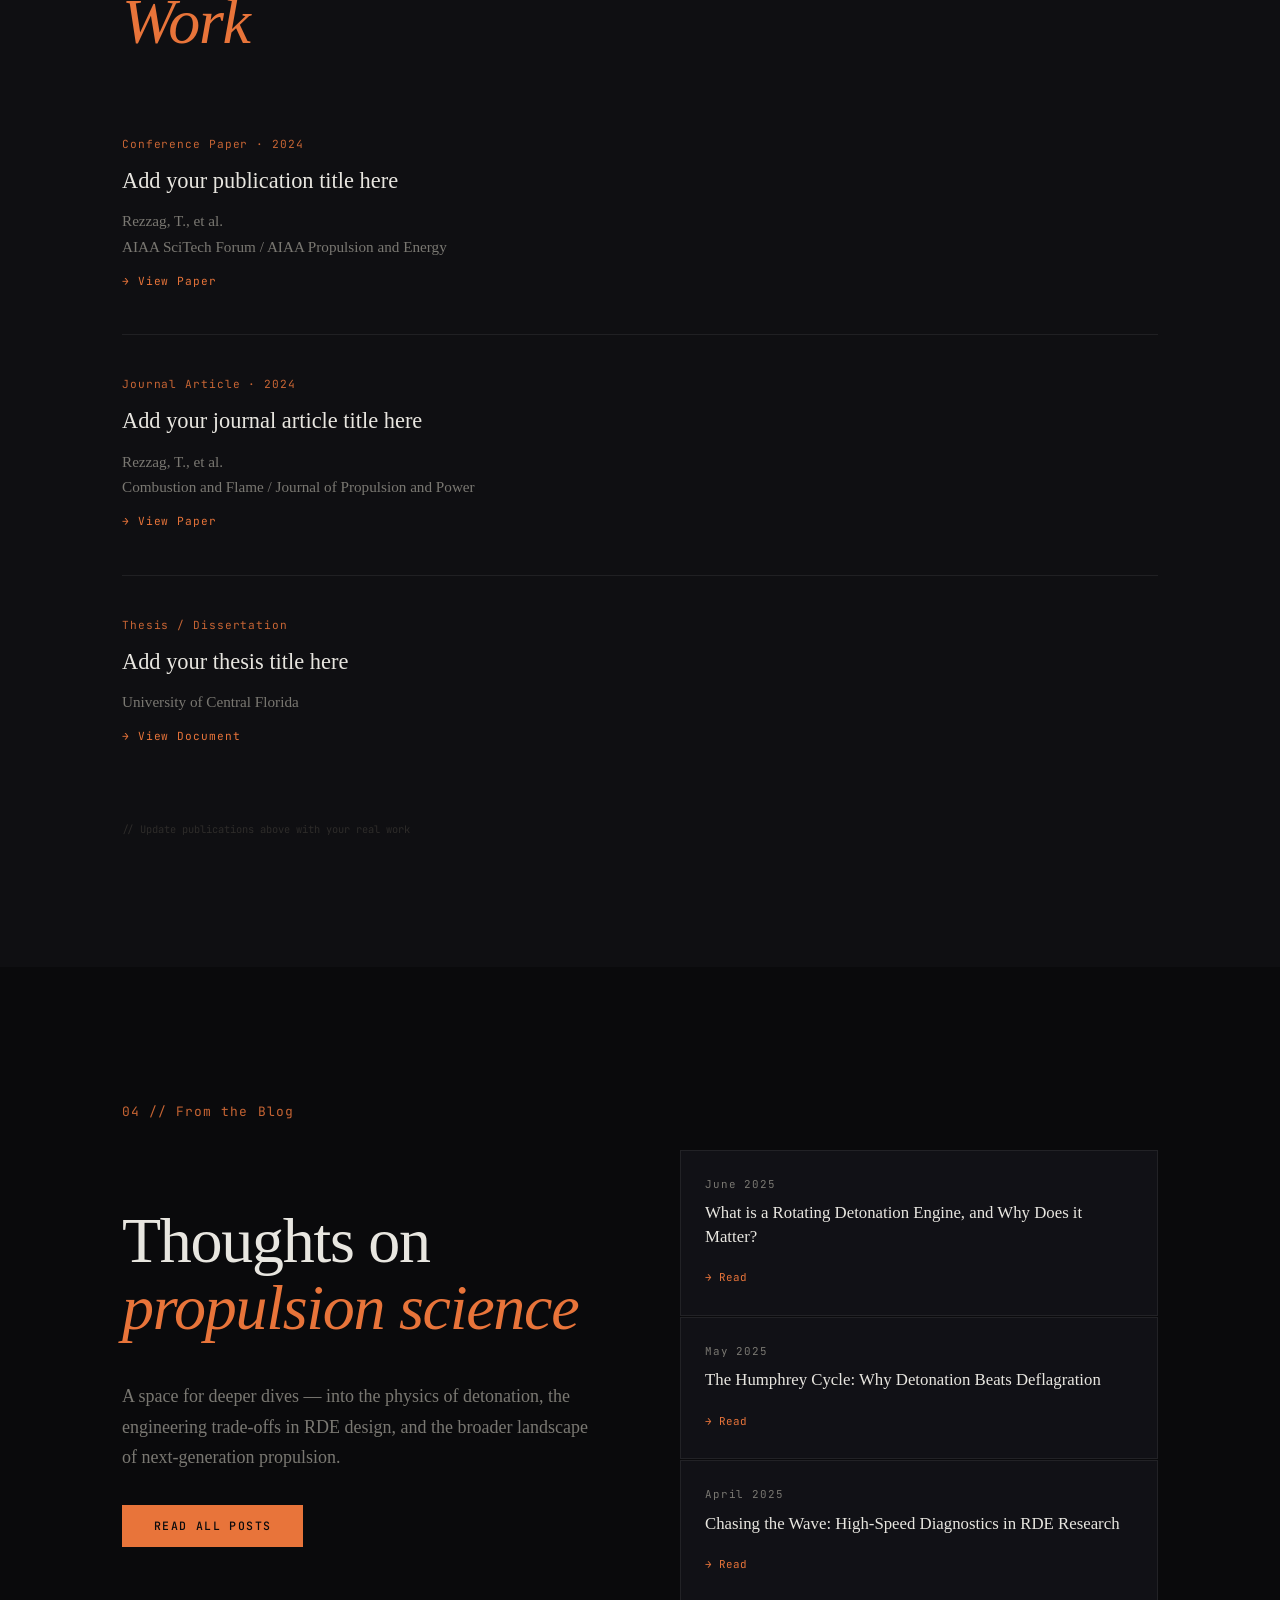
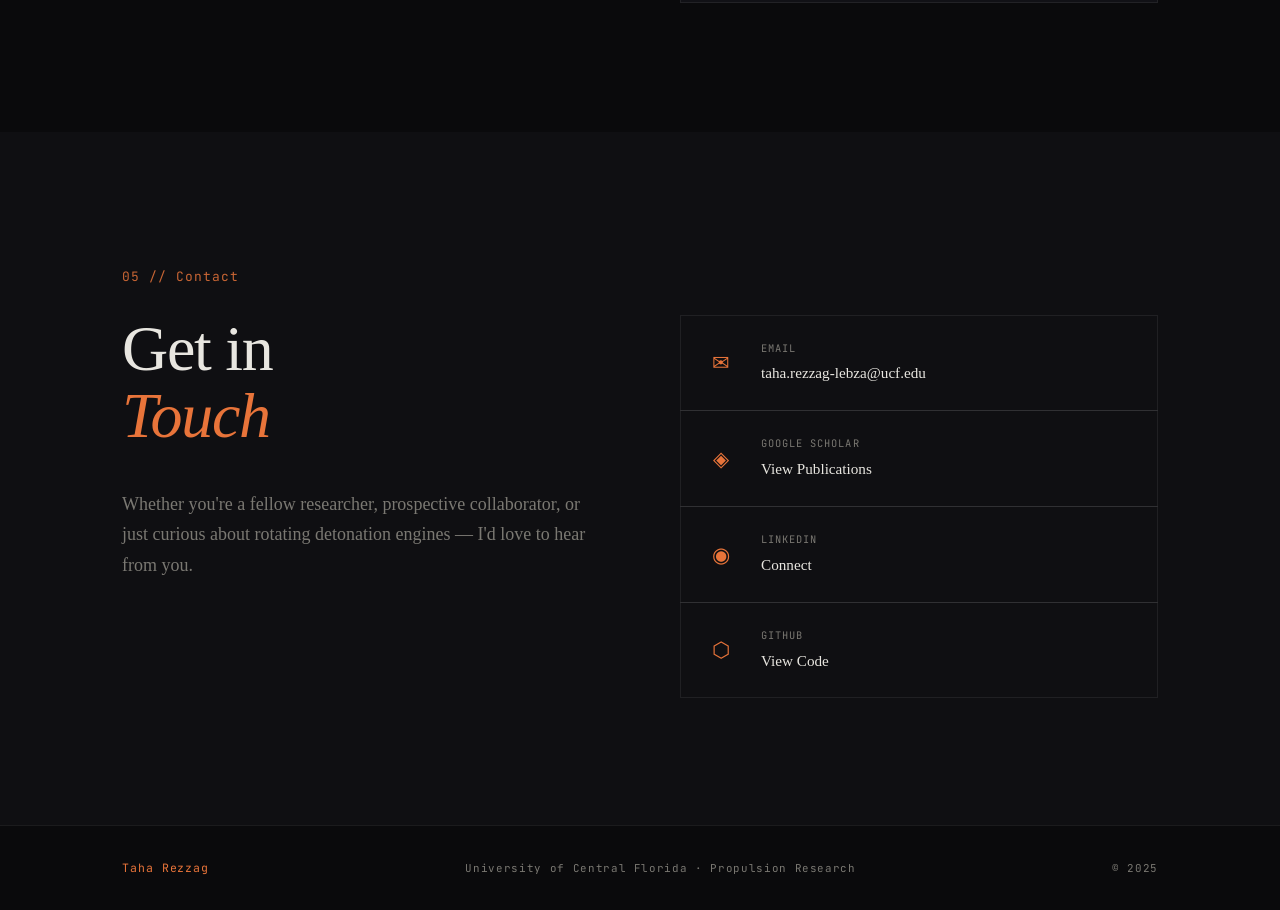
==== commit f12d8067: "Update index.html" ====
--- a/index.html
+++ b/index.html
@@ -385,7 +385,7 @@
           <div class="contact-links">
             <a href="mailto:your.email@ucf.edu" class="contact-item reveal">
               <span class="contact-icon">✉</span>
-              <div><span class="contact-label">Email</span><span class="contact-value">your.email@ucf.edu</span></div>
+              <div><span class="contact-label">Email</span><span class="contact-value">taha.rezzag-lebza@ucf.edu</span></div>
             </a>
             <a href="https://scholar.google.com" target="_blank" class="contact-item reveal">
               <span class="contact-icon">◈</span>
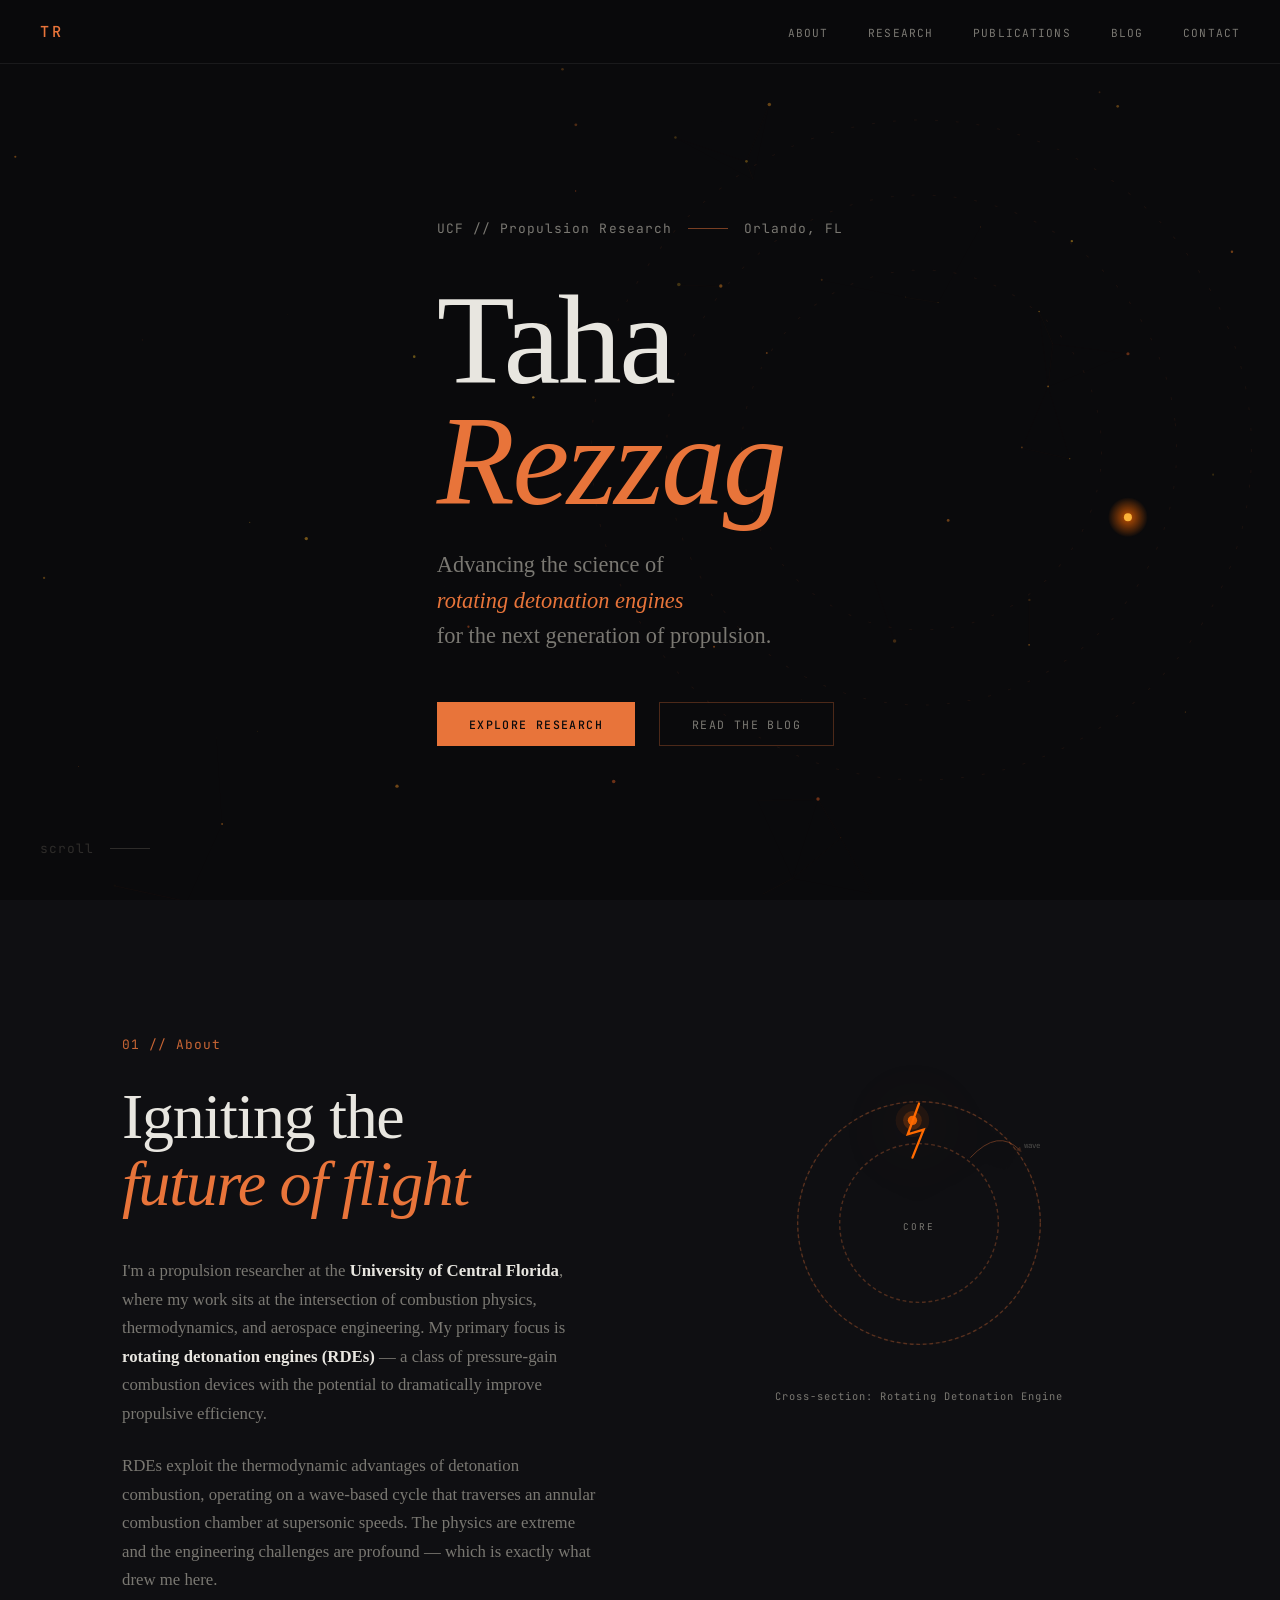
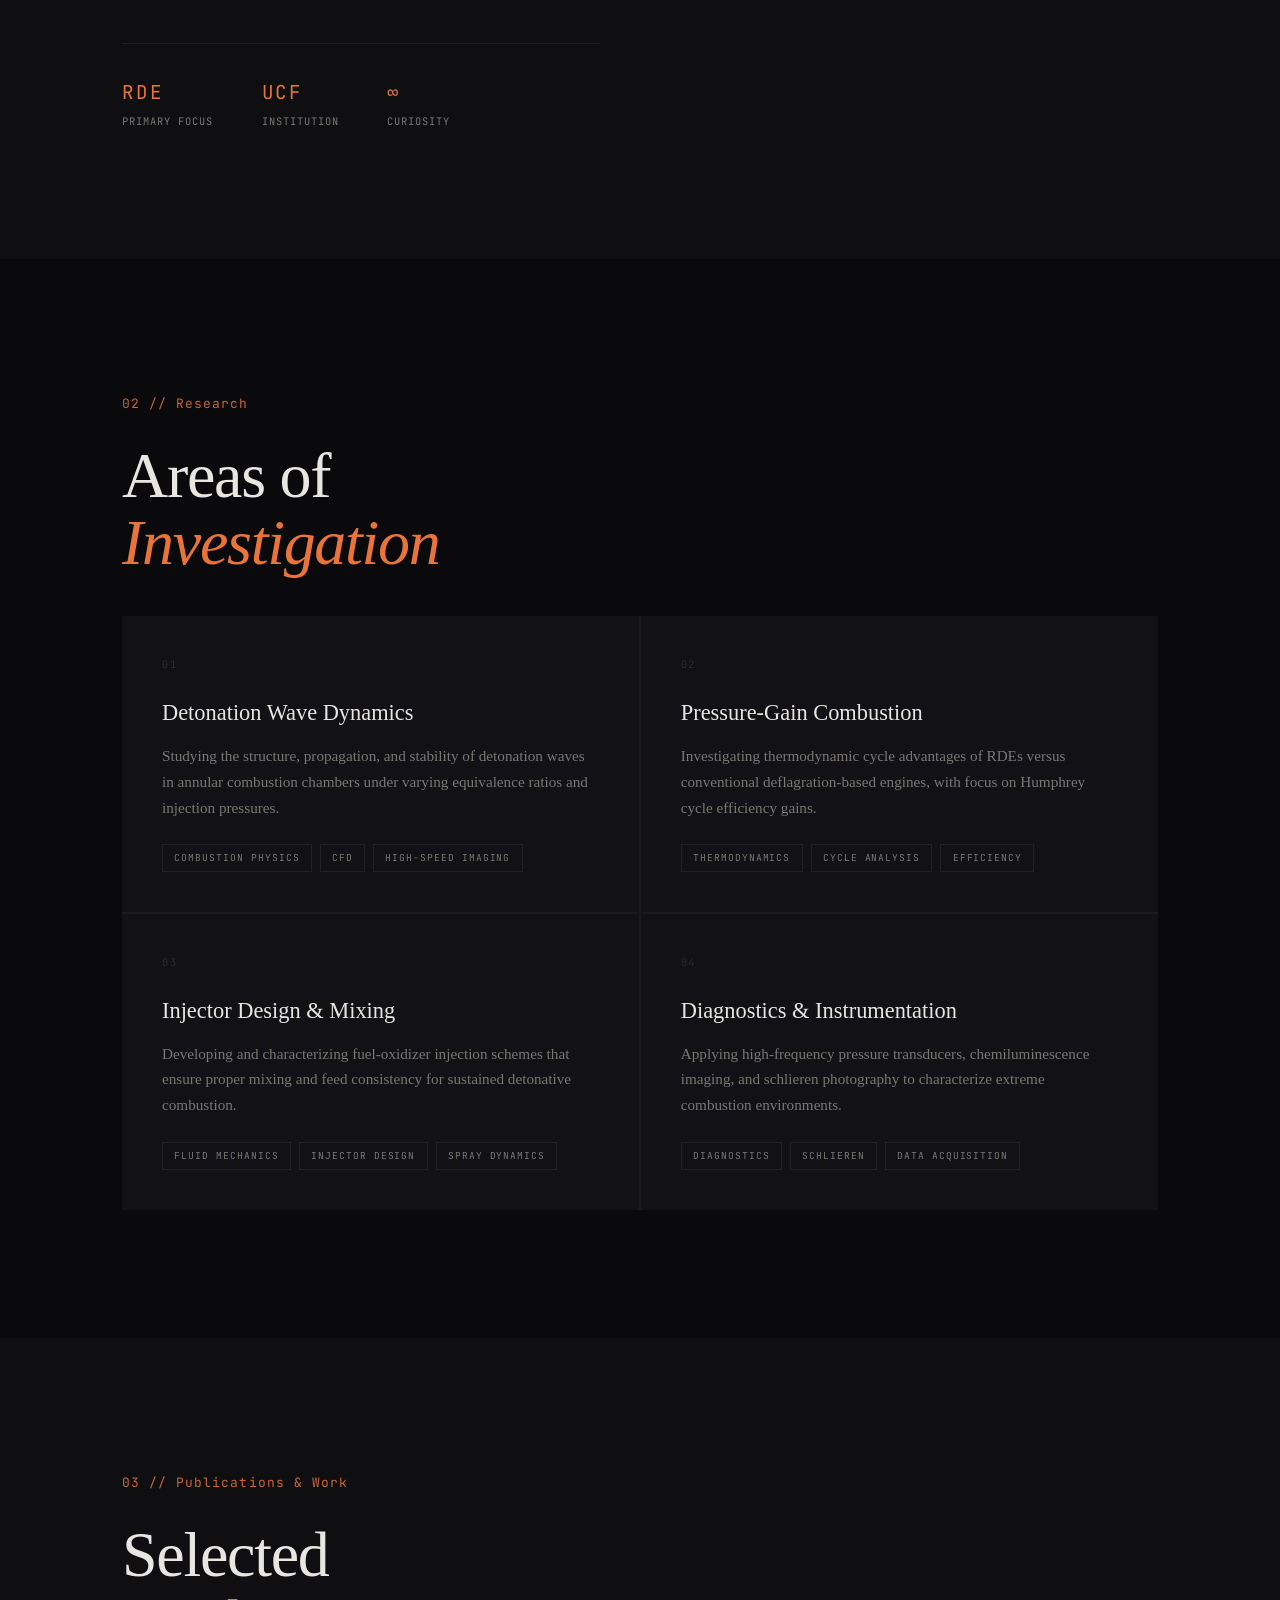
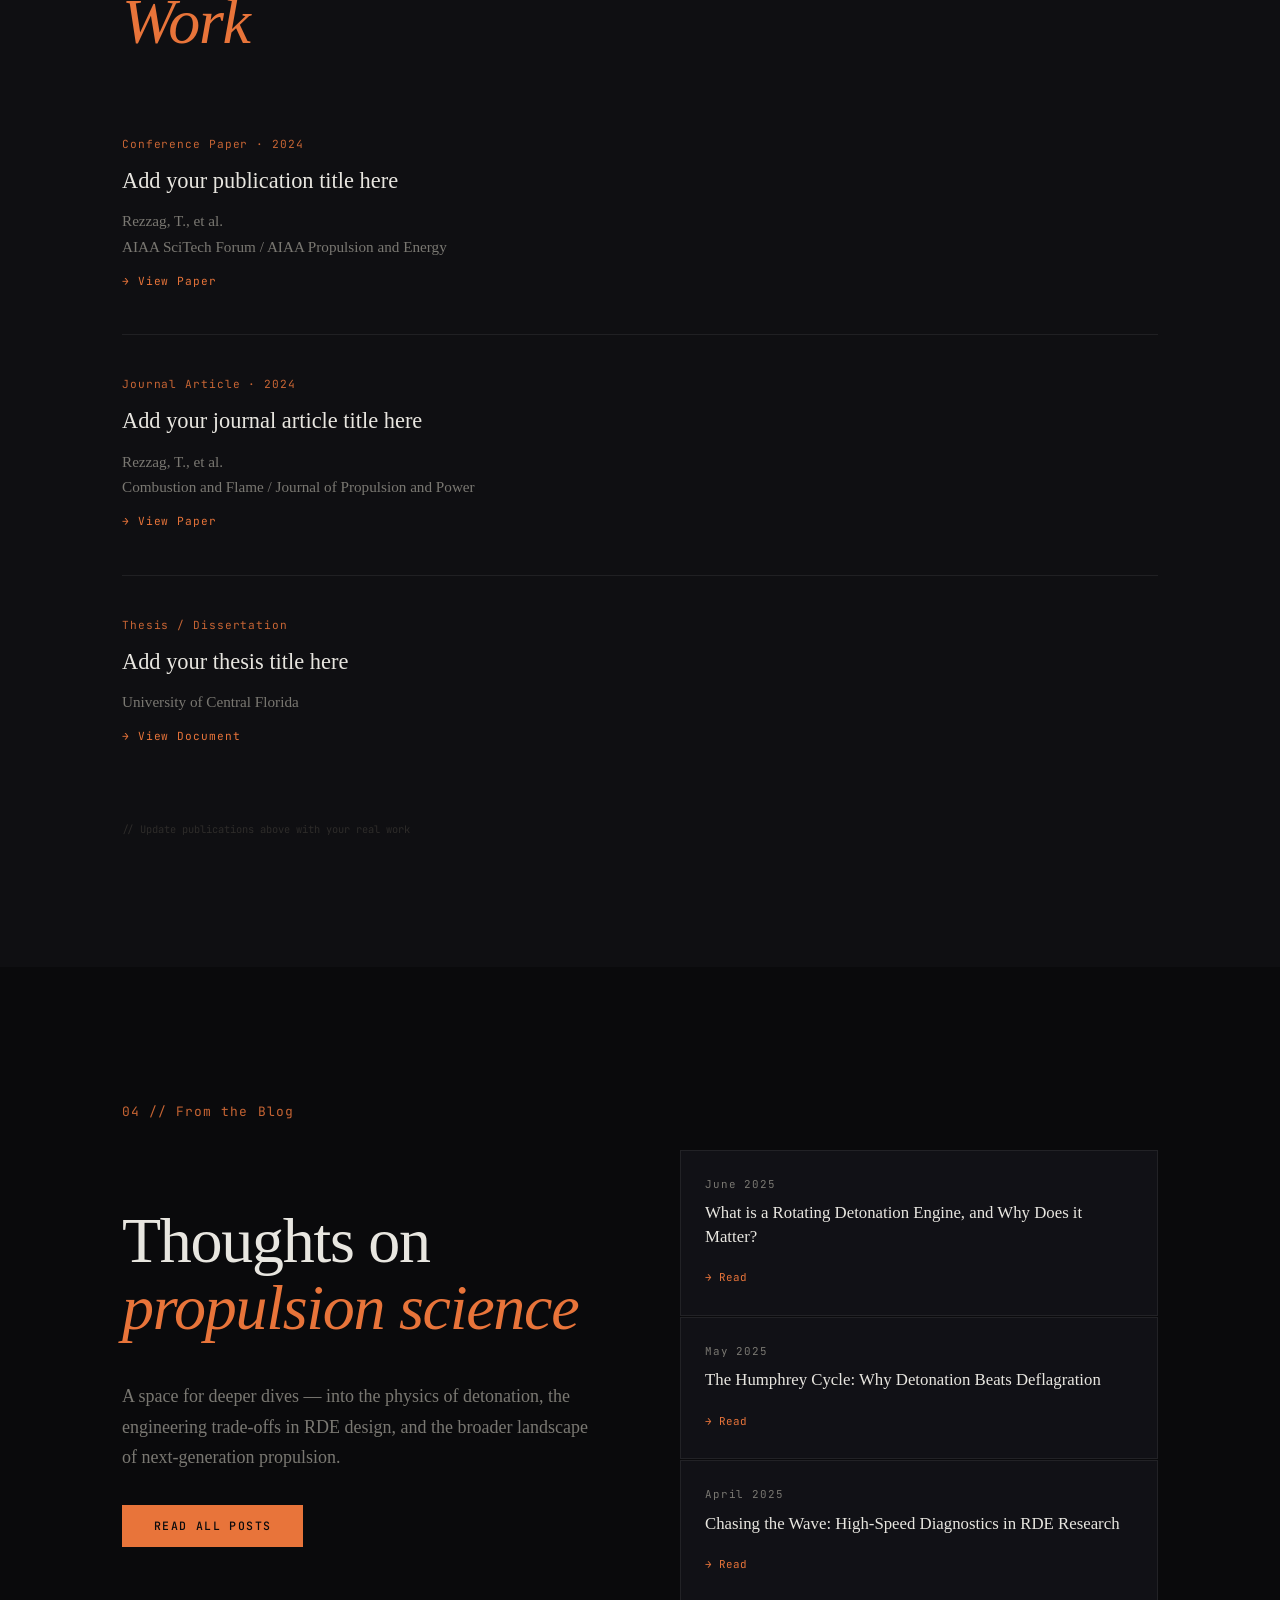
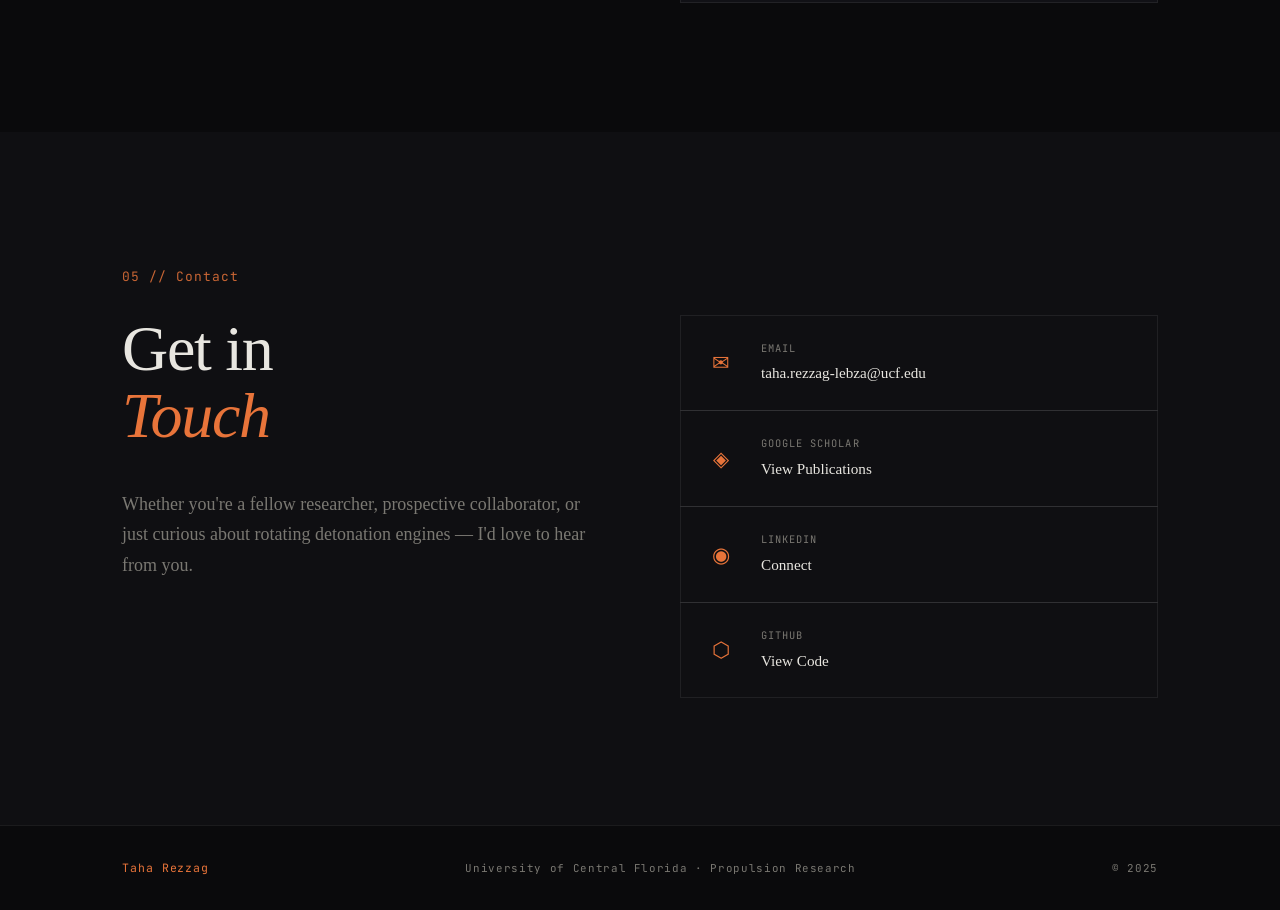
==== commit 4509337e: "Update index.html" ====
--- a/index.html
+++ b/index.html
@@ -387,7 +387,7 @@
               <span class="contact-icon">✉</span>
               <div><span class="contact-label">Email</span><span class="contact-value">taha.rezzag-lebza@ucf.edu</span></div>
             </a>
-            <a href="https://scholar.google.com" target="_blank" class="contact-item reveal">
+            <a href="https://scholar.google.com/citations?user=EYnPqfUAAAAJ&hl=en" target="_blank" class="contact-item reveal">
               <span class="contact-icon">◈</span>
               <div><span class="contact-label">Google Scholar</span><span class="contact-value">View Publications</span></div>
             </a>
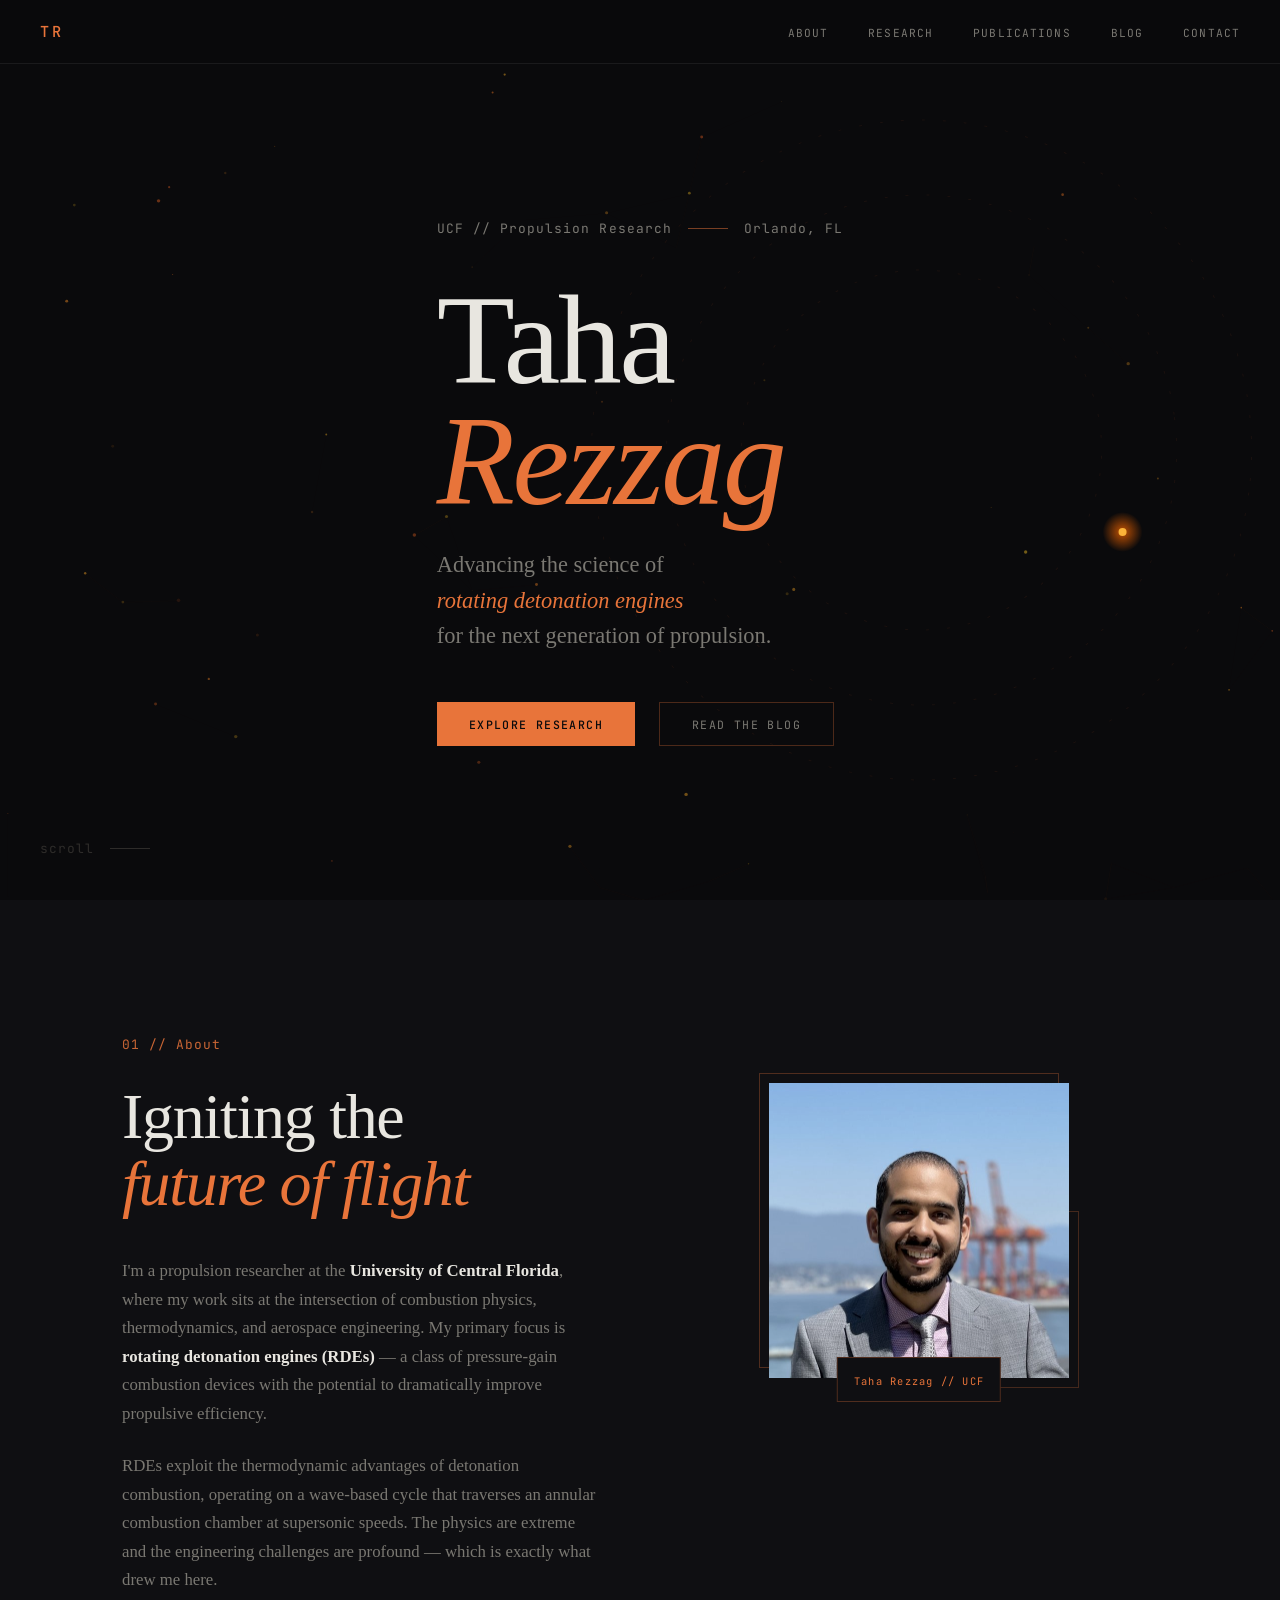
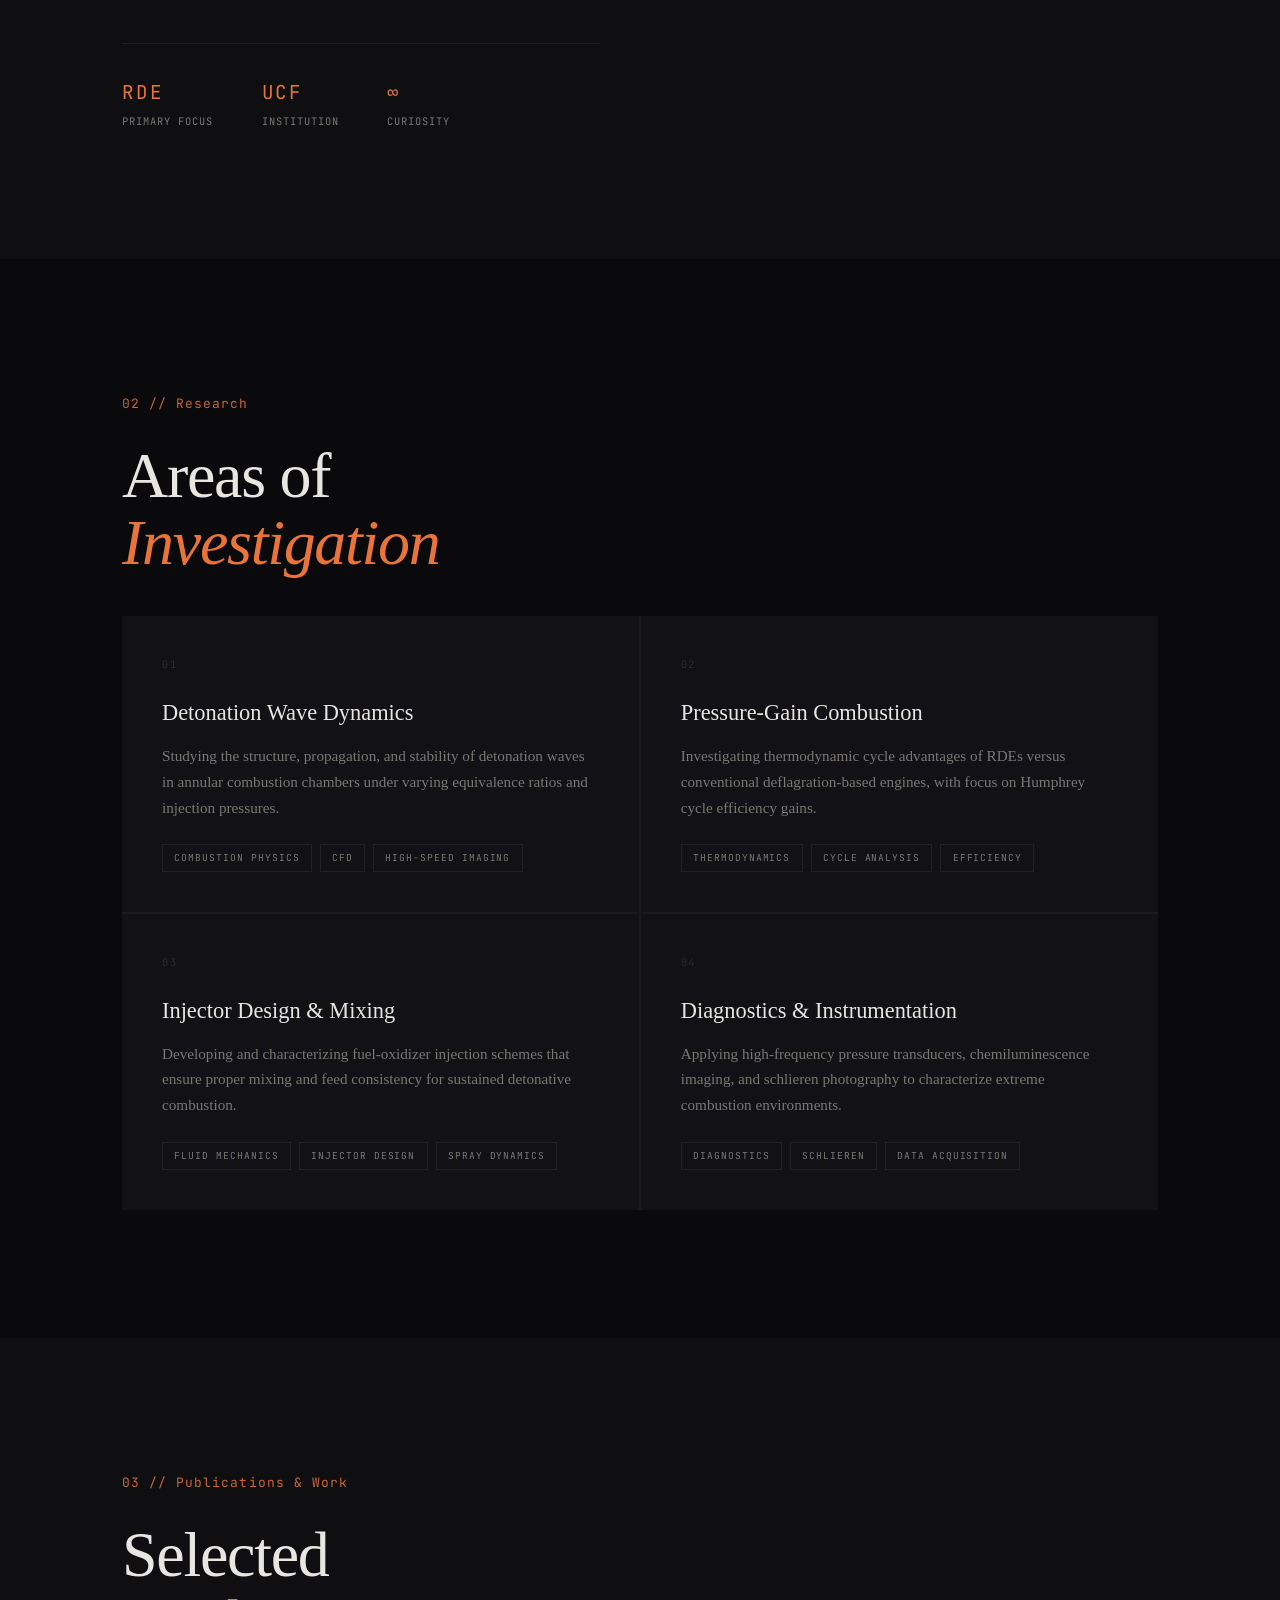
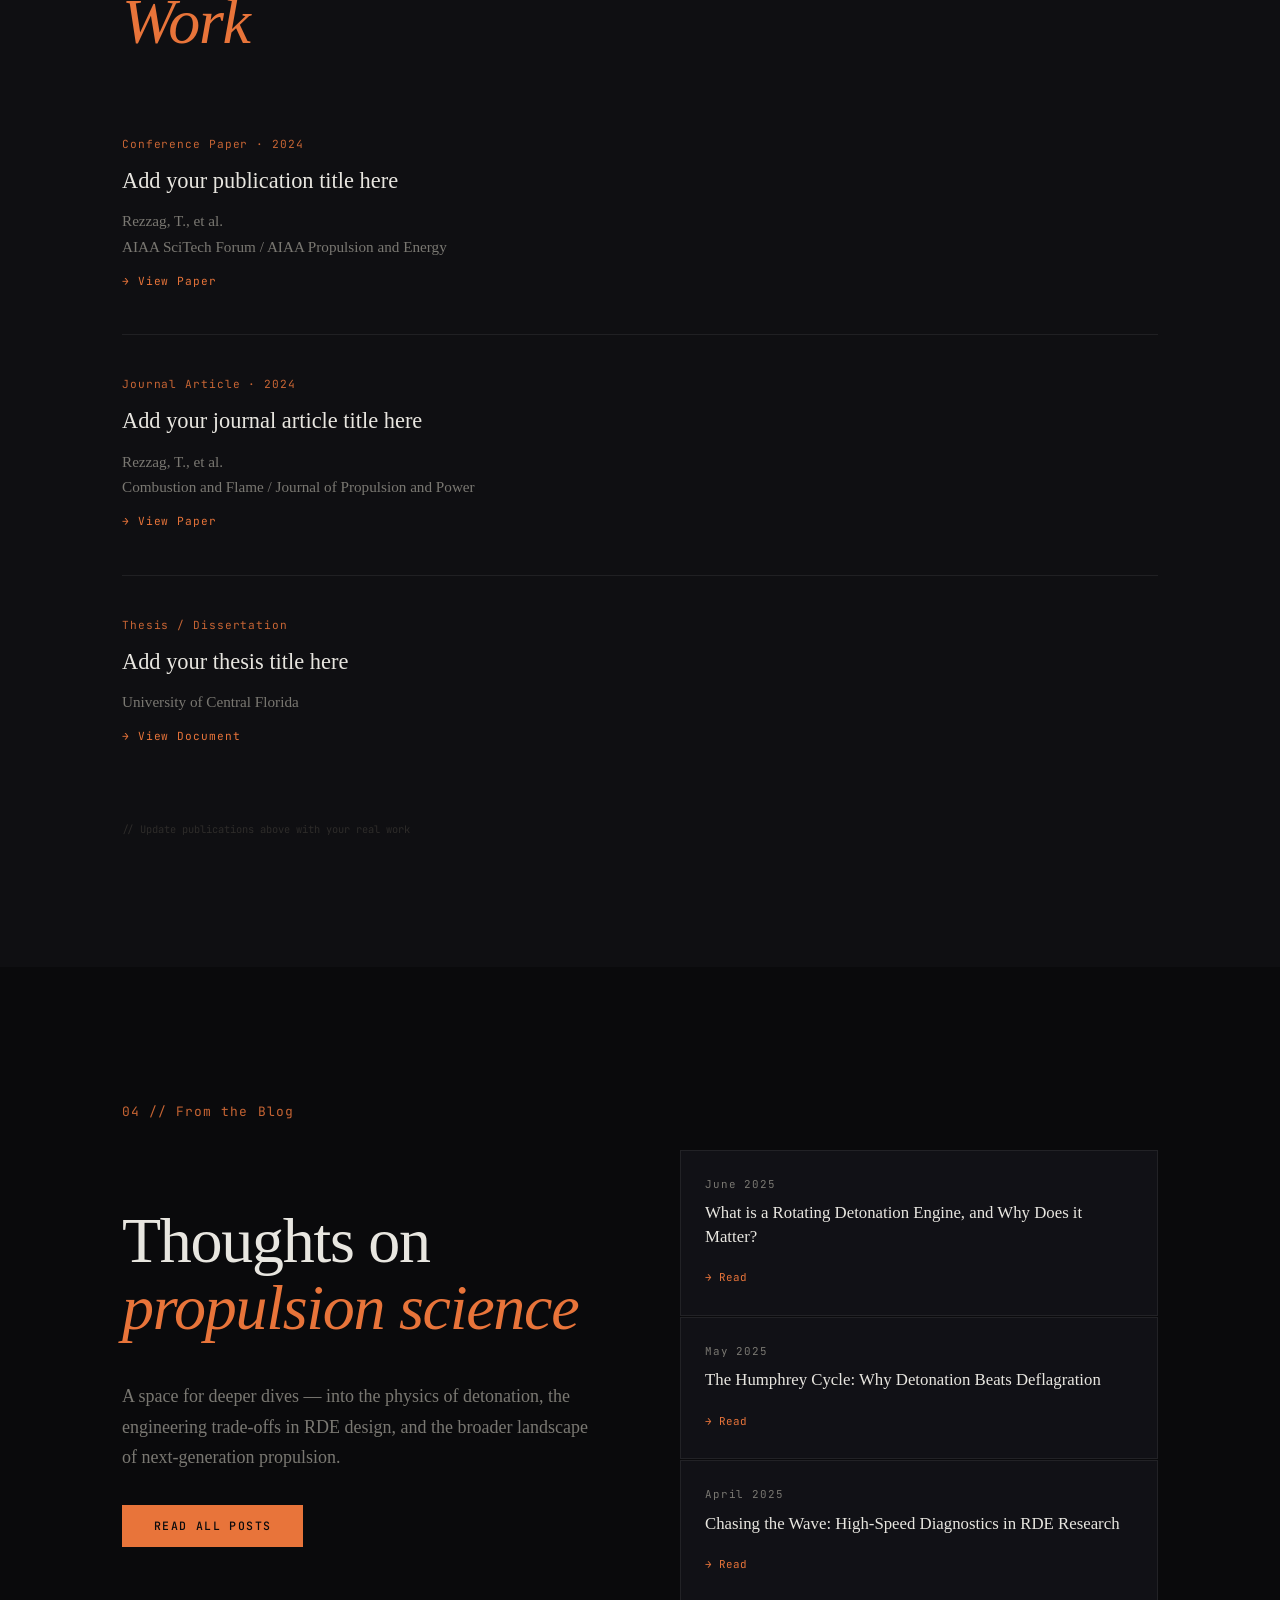
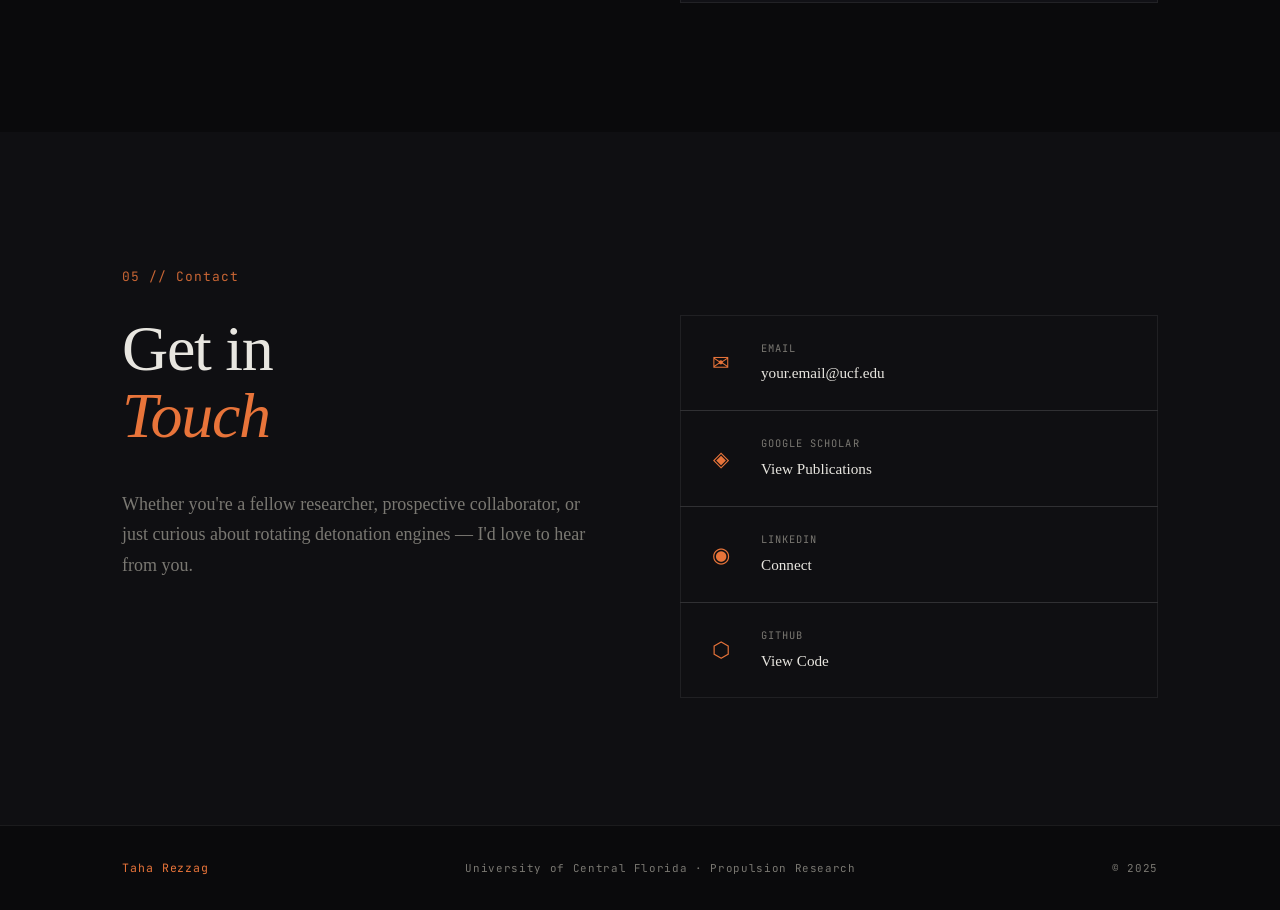
==== commit b3ec12f1: "Add files via upload" ====
--- a/index.html
+++ b/index.html
@@ -193,6 +193,55 @@
   .about-stats{gap:1.5rem;flex-wrap:wrap}
   .footer-inner{flex-direction:column;align-items:flex-start;gap:0.5rem}
 }
+
+/* HEADSHOT */
+.headshot-wrap {
+  position: relative;
+  display: flex;
+  justify-content: center;
+  align-items: flex-start;
+}
+.headshot-frame {
+  position: relative;
+  width: 300px;
+}
+.headshot-frame::before {
+  content: '';
+  position: absolute;
+  top: -10px; left: -10px;
+  width: 100%; height: 100%;
+  border: 1px solid var(--border-accent);
+  z-index: 0;
+}
+.headshot-frame::after {
+  content: '';
+  position: absolute;
+  bottom: -10px; right: -10px;
+  width: 60%; height: 60%;
+  border: 1px solid var(--accent);
+  opacity: 0.25;
+  z-index: 0;
+}
+.headshot-img {
+  position: relative;
+  z-index: 1;
+  width: 100%;
+  display: block;
+  filter: grayscale(20%) contrast(1.05);
+  transition: filter 0.4s;
+}
+.headshot-img:hover { filter: grayscale(0%) contrast(1.05); }
+.headshot-badge {
+  position: absolute;
+  bottom: -1.5rem;
+  left: 50%;
+  transform: translateX(-50%);
+  background: var(--bg-2);
+  border: 1px solid var(--border-accent);
+  padding: 0.4rem 1rem;
+  white-space: nowrap;
+  z-index: 2;
+}
   </style>
 </head>
 <body>
@@ -253,23 +302,11 @@
           </div>
         </div>
         <div class="about-visual reveal">
-          <div class="about-diagram">
-            <svg viewBox="0 0 300 300" xmlns="http://www.w3.org/2000/svg" class="rde-diagram">
-              <circle cx="150" cy="150" r="130" fill="none" stroke="var(--accent)" stroke-width="1.5" stroke-dasharray="4 3" opacity="0.3"/>
-              <circle cx="150" cy="150" r="85" fill="none" stroke="var(--accent)" stroke-width="1.5" stroke-dasharray="4 3" opacity="0.3"/>
-              <circle cx="150" cy="150" r="130" fill="none" stroke="var(--accent)" stroke-width="0.5" opacity="0.15"/>
-              <g class="wave-rotate">
-                <path d="M 150 22 L 138 55 L 155 50 L 143 80" fill="none" stroke="#ff6a00" stroke-width="2.5" stroke-linecap="round"/>
-                <circle cx="143" cy="40" r="5" fill="#ff6a00" opacity="0.9"/>
-                <circle cx="143" cy="40" r="10" fill="#ff6a00" opacity="0.2"/>
-                <circle cx="143" cy="40" r="18" fill="#ff6a00" opacity="0.08"/>
-              </g>
-              <text x="150" y="158" text-anchor="middle" fill="var(--text-muted)" font-family="JetBrains Mono" font-size="10" letter-spacing="2">CORE</text>
-              <defs><marker id="arr" markerWidth="6" markerHeight="6" refX="3" refY="3" orient="auto"><path d="M0,0 L6,3 L0,6 Z" fill="var(--accent)" opacity="0.5"/></marker></defs>
-              <path d="M 205 80 Q 235 48 258 72" fill="none" stroke="var(--accent)" stroke-width="1" opacity="0.4" marker-end="url(#arr)"/>
-              <text x="262" y="70" fill="var(--text-muted)" font-family="JetBrains Mono" font-size="8" opacity="0.6">wave</text>
-            </svg>
-            <div class="diagram-caption">Cross-section: Rotating Detonation Engine</div>
+          <div class="headshot-wrap">
+            <div class="headshot-frame">
+              <img src="[data-uri]" alt="Taha Rezzag" class="headshot-img" />
+              <div class="headshot-badge"><span class="mono" style="color:var(--accent);font-size:0.65rem;letter-spacing:0.12em">Taha Rezzag // UCF</span></div>
+            </div>
           </div>
         </div>
       </div>
@@ -385,9 +422,9 @@
           <div class="contact-links">
             <a href="mailto:your.email@ucf.edu" class="contact-item reveal">
               <span class="contact-icon">✉</span>
-              <div><span class="contact-label">Email</span><span class="contact-value">taha.rezzag-lebza@ucf.edu</span></div>
+              <div><span class="contact-label">Email</span><span class="contact-value">your.email@ucf.edu</span></div>
             </a>
-            <a href="https://scholar.google.com/citations?user=EYnPqfUAAAAJ&hl=en" target="_blank" class="contact-item reveal">
+            <a href="https://scholar.google.com" target="_blank" class="contact-item reveal">
               <span class="contact-icon">◈</span>
               <div><span class="contact-label">Google Scholar</span><span class="contact-value">View Publications</span></div>
             </a>
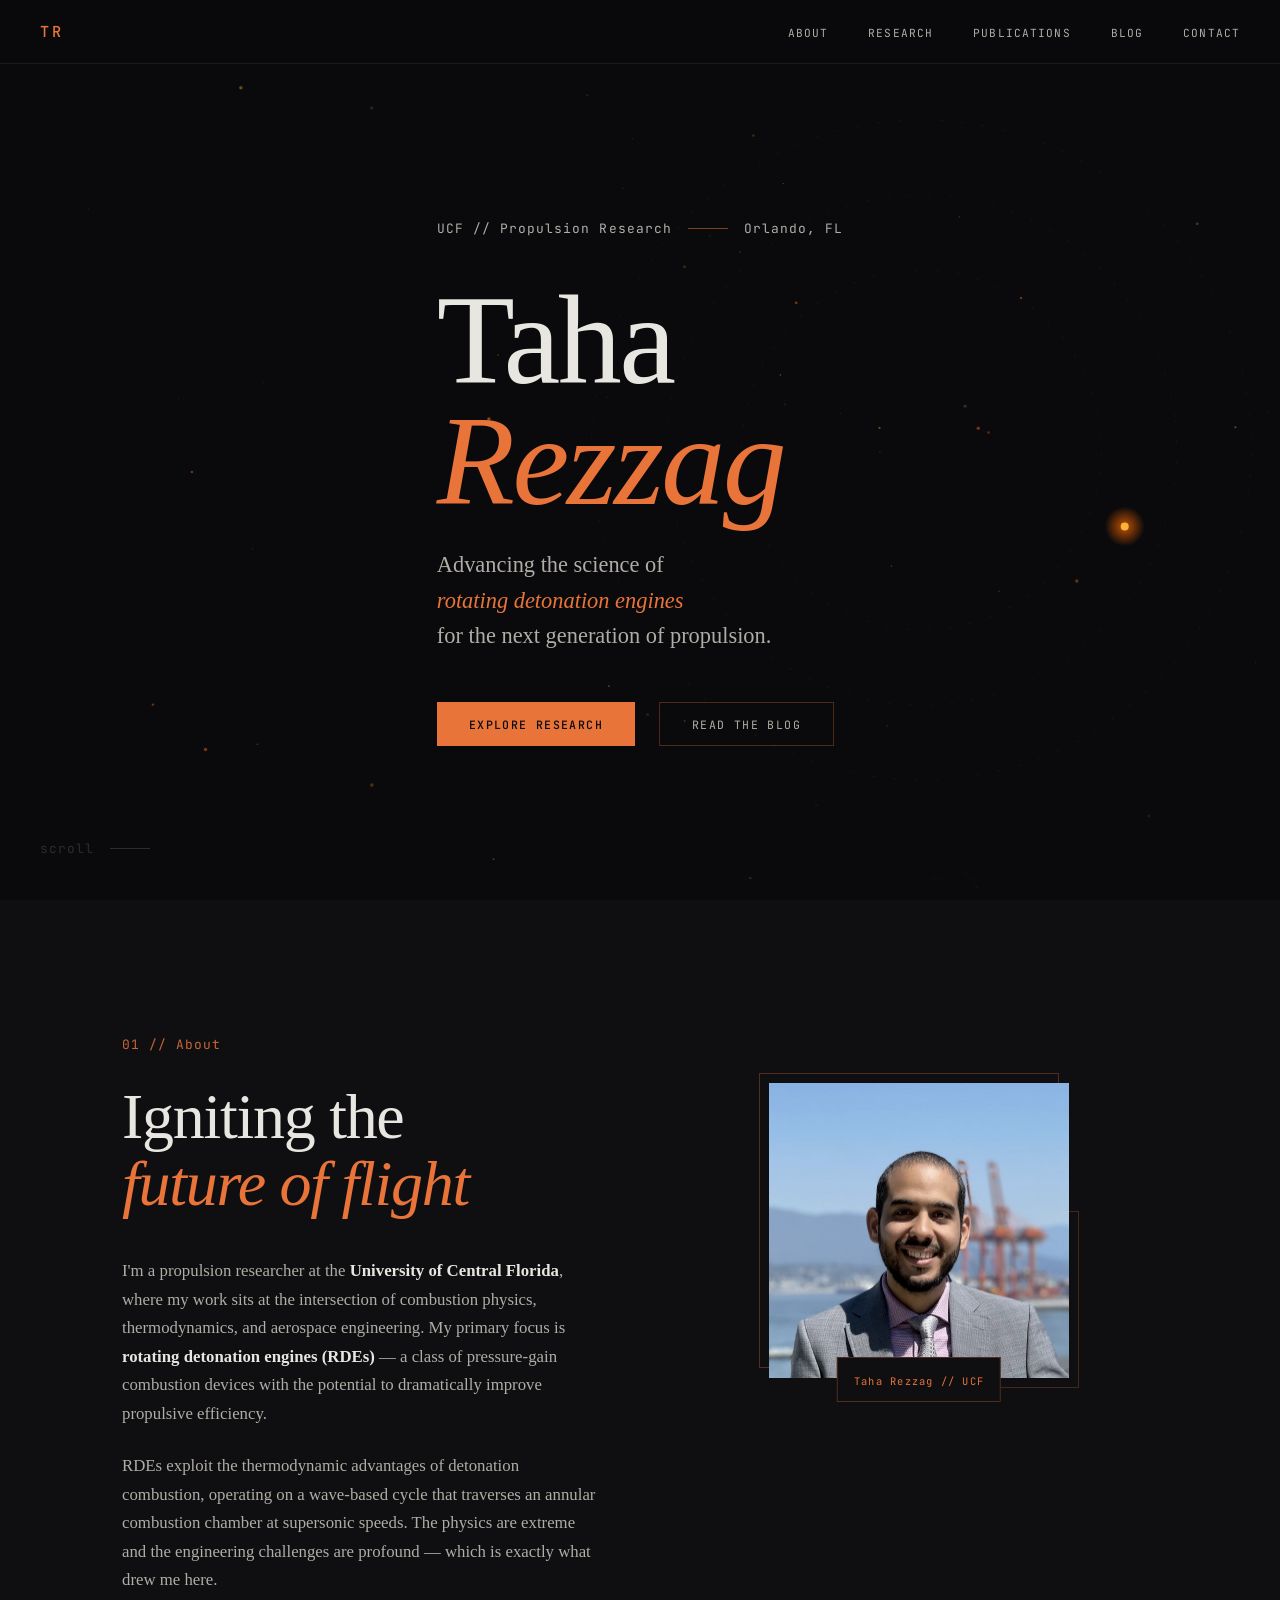
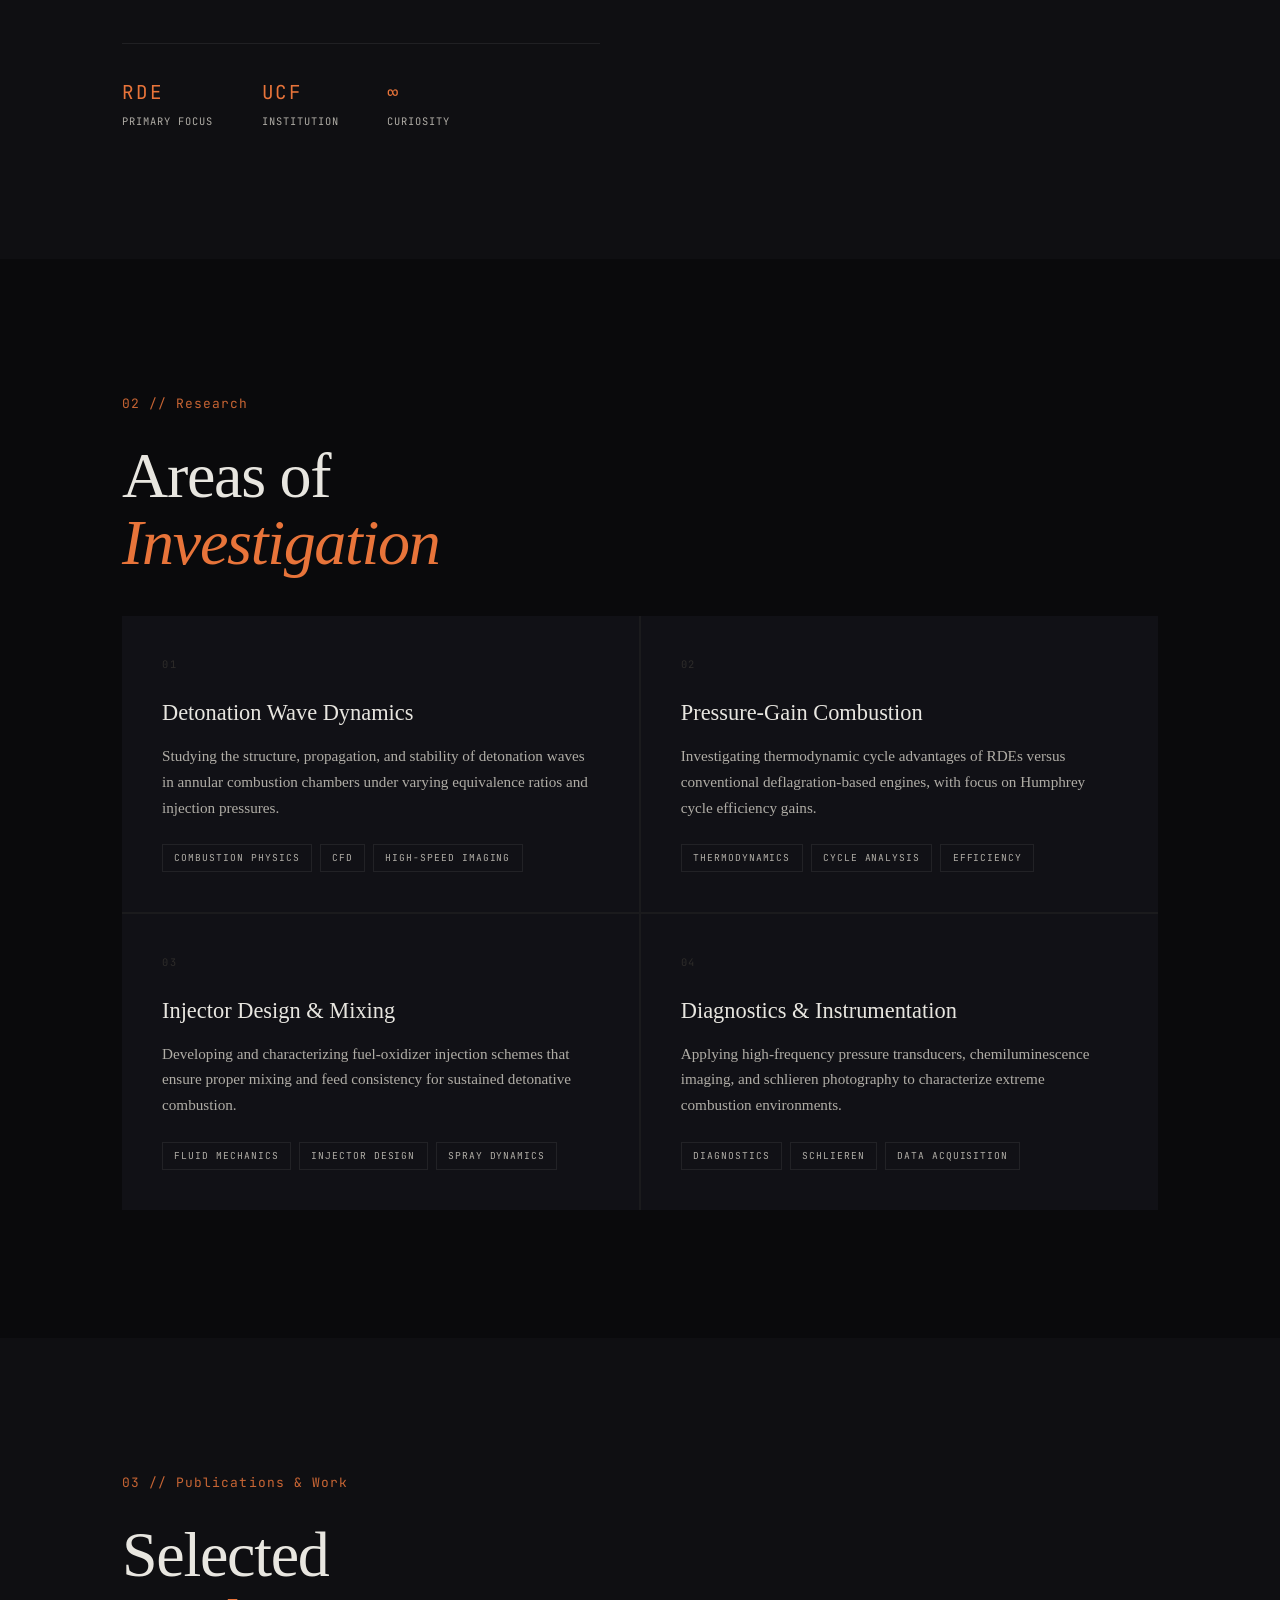
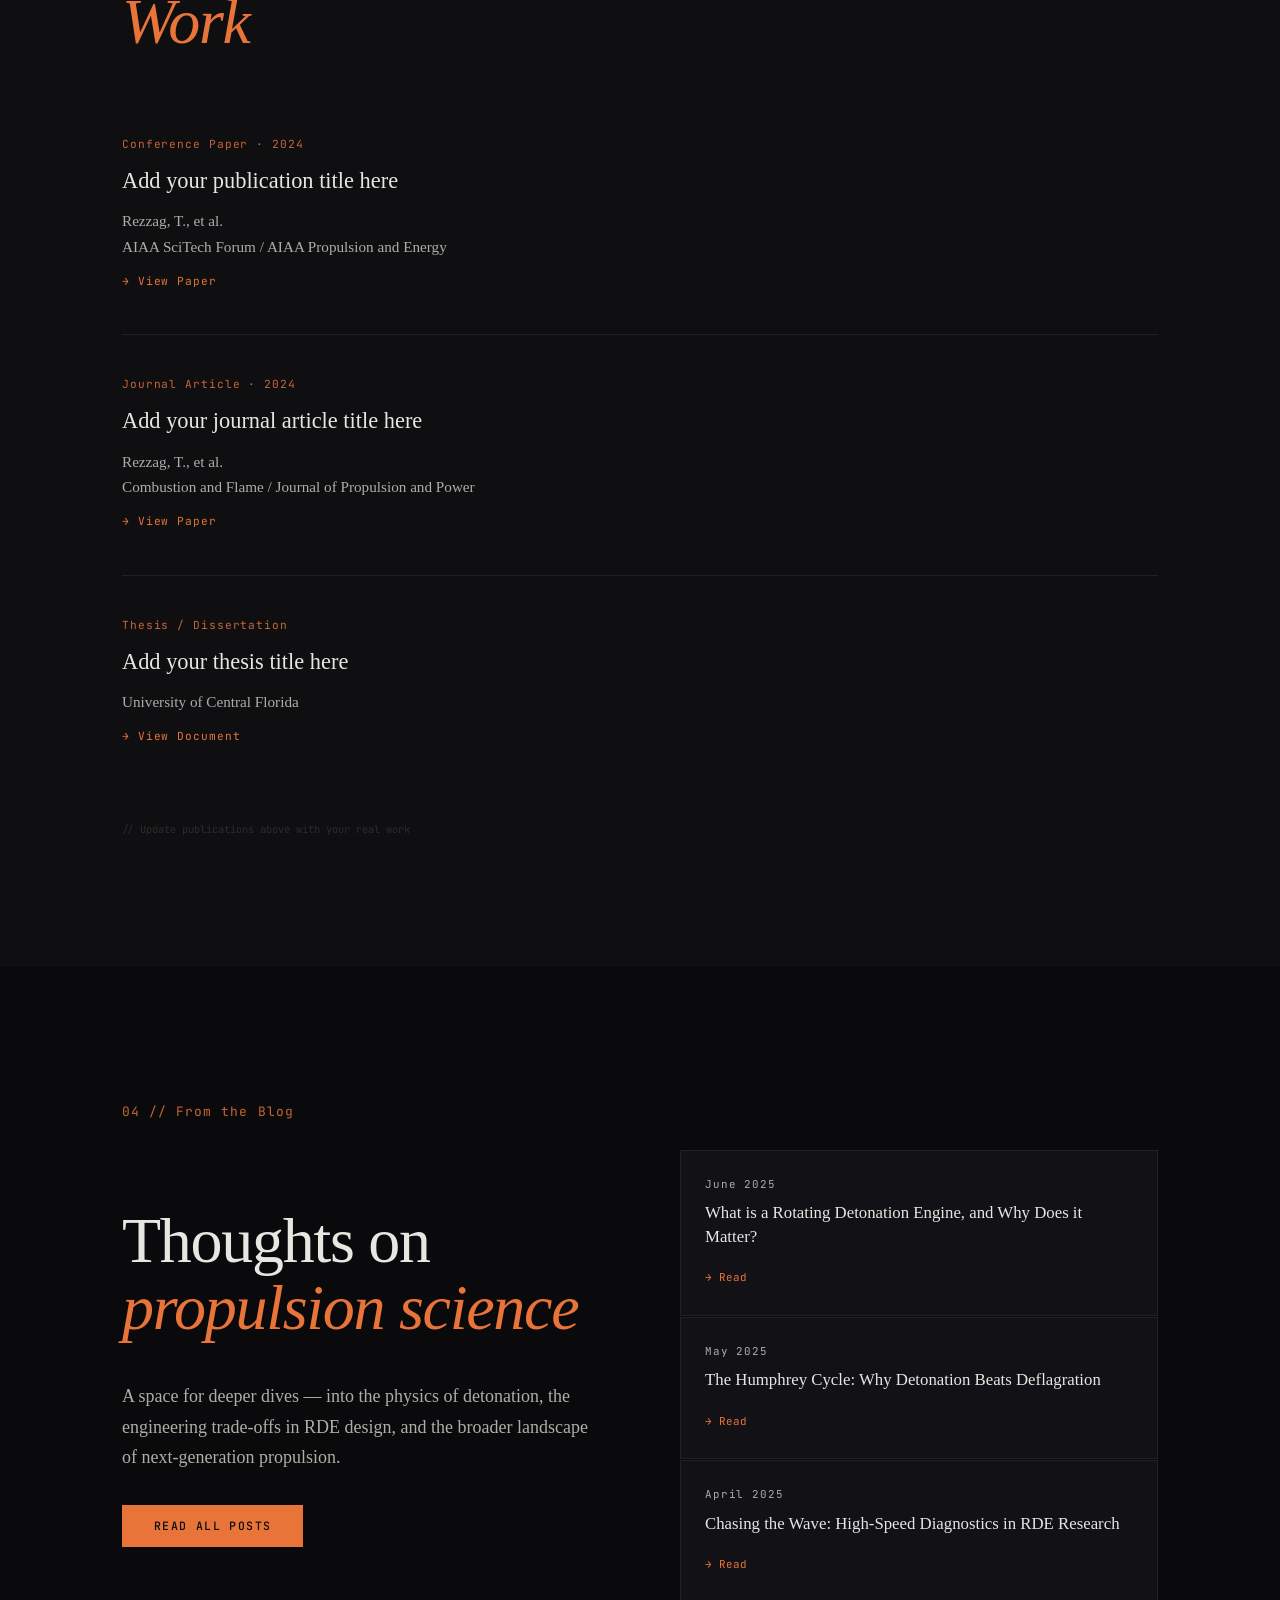
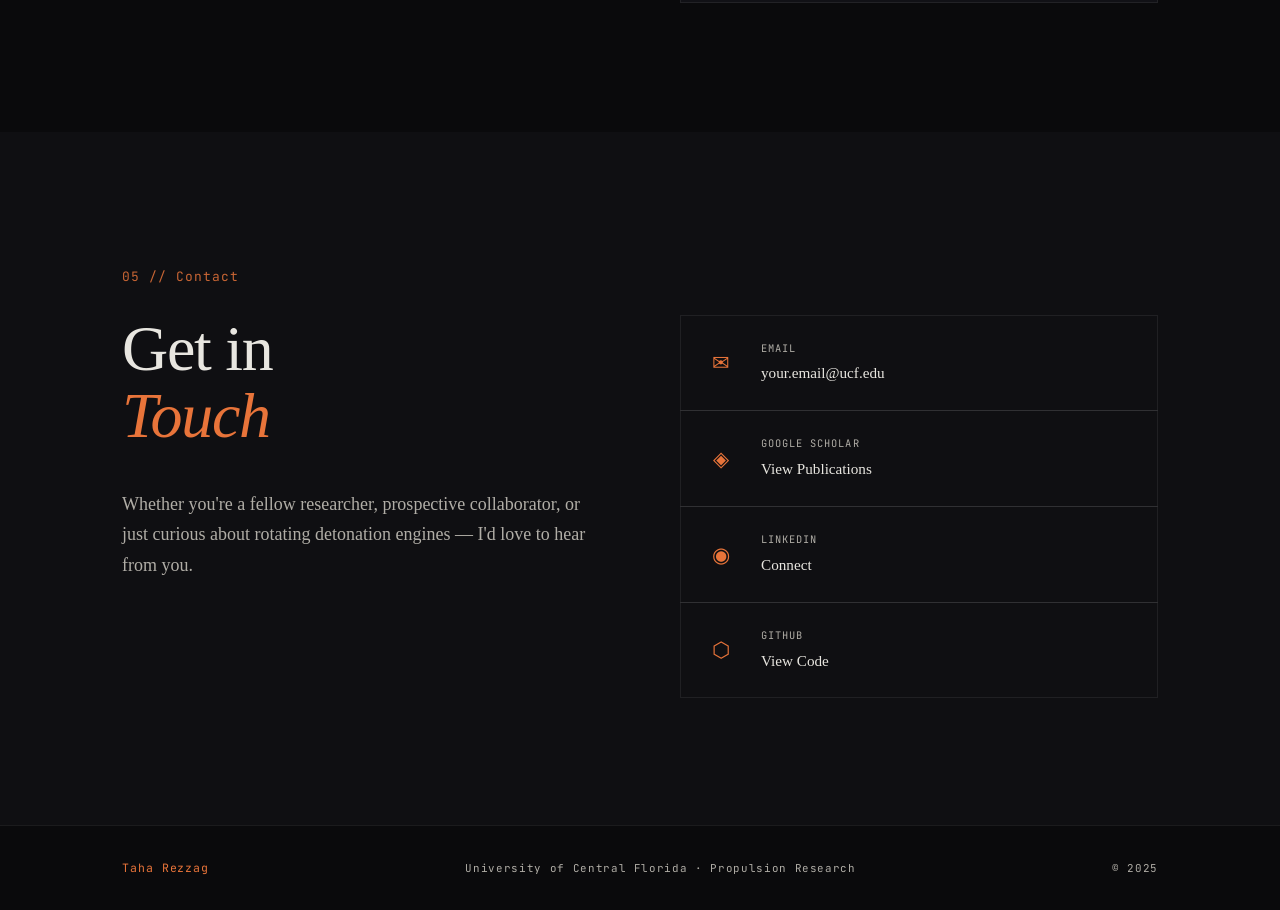
==== commit 58b6edfe: "Update index.html" ====
--- a/index.html
+++ b/index.html
@@ -17,7 +17,7 @@
   --accent-dim: rgba(232,116,58,0.12);
   --accent-border: rgba(232,116,58,0.28);
   --text: #e8e6e0;
-  --text-muted: #7a7872;
+  --text-muted: #b0ada6;
   --text-faint: #2e2c2a;
   --border: rgba(255,255,255,0.07);
   --border-accent: rgba(232,116,58,0.3);
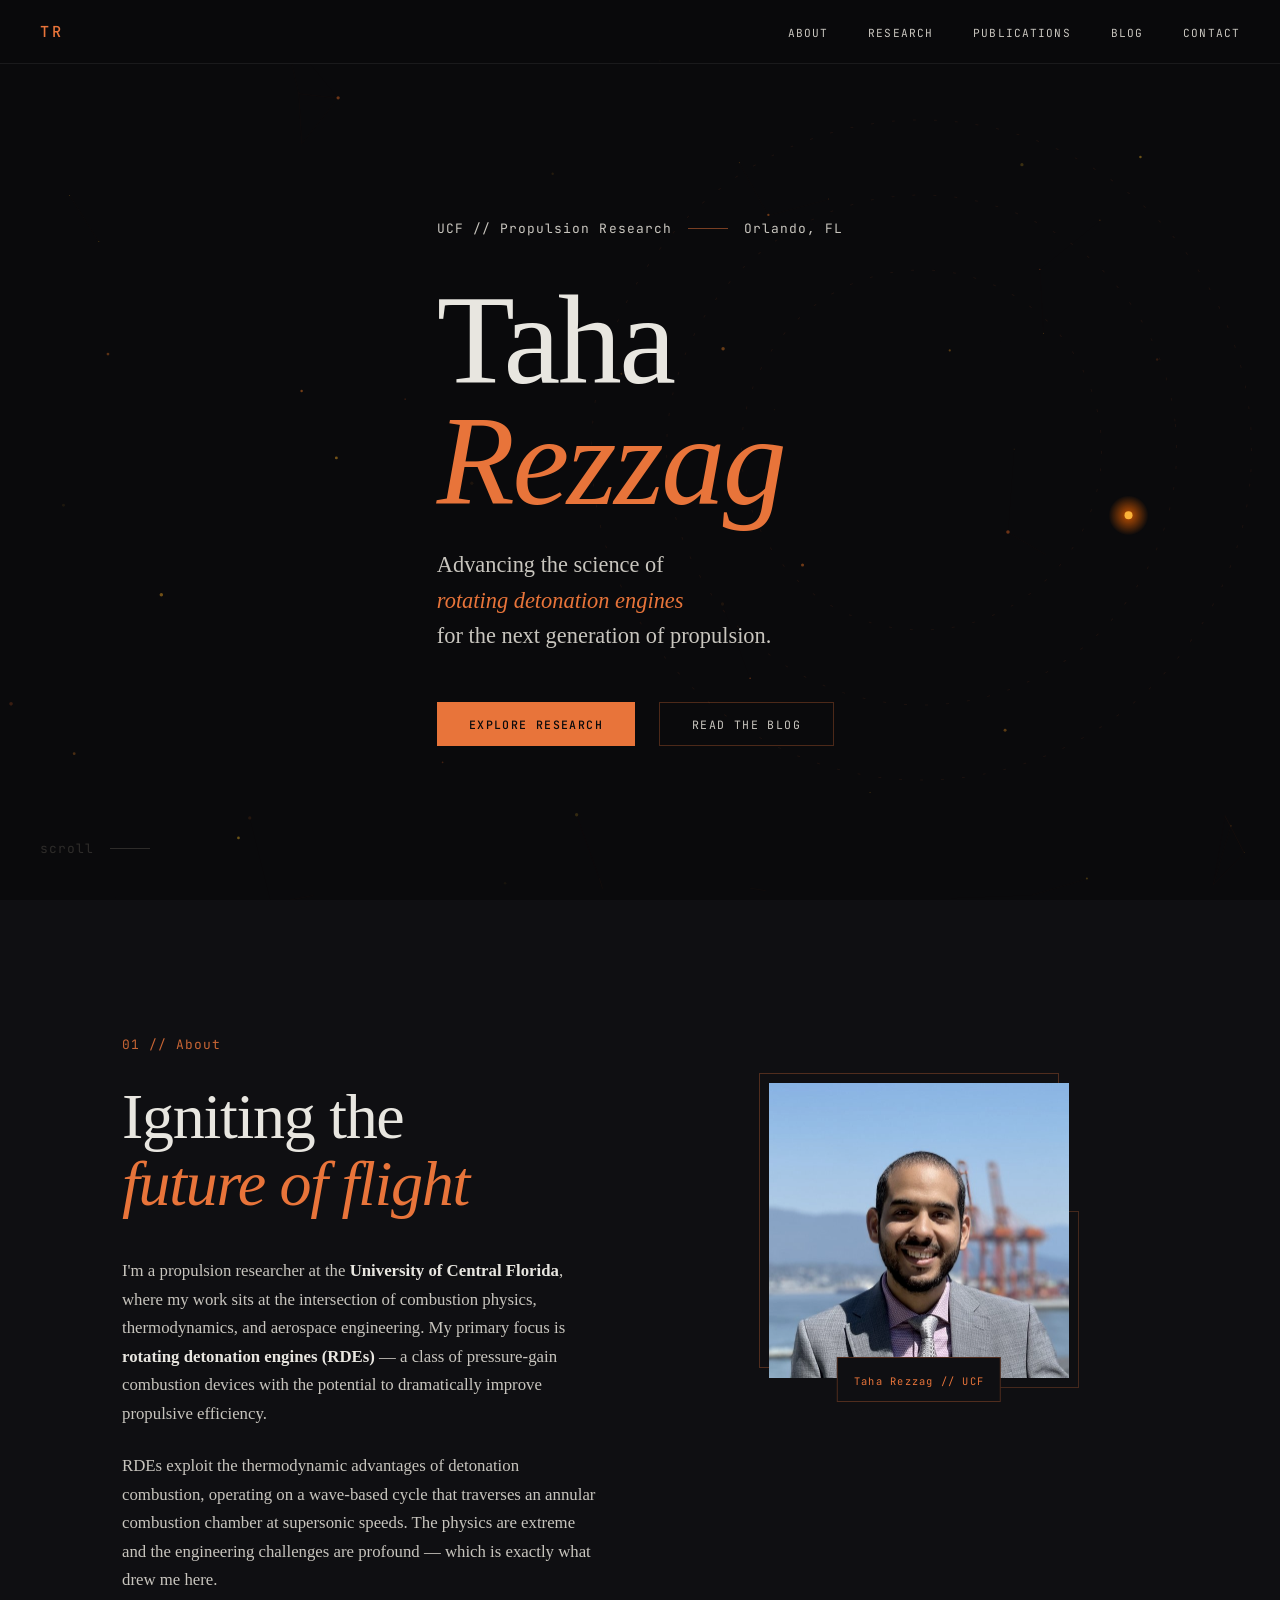
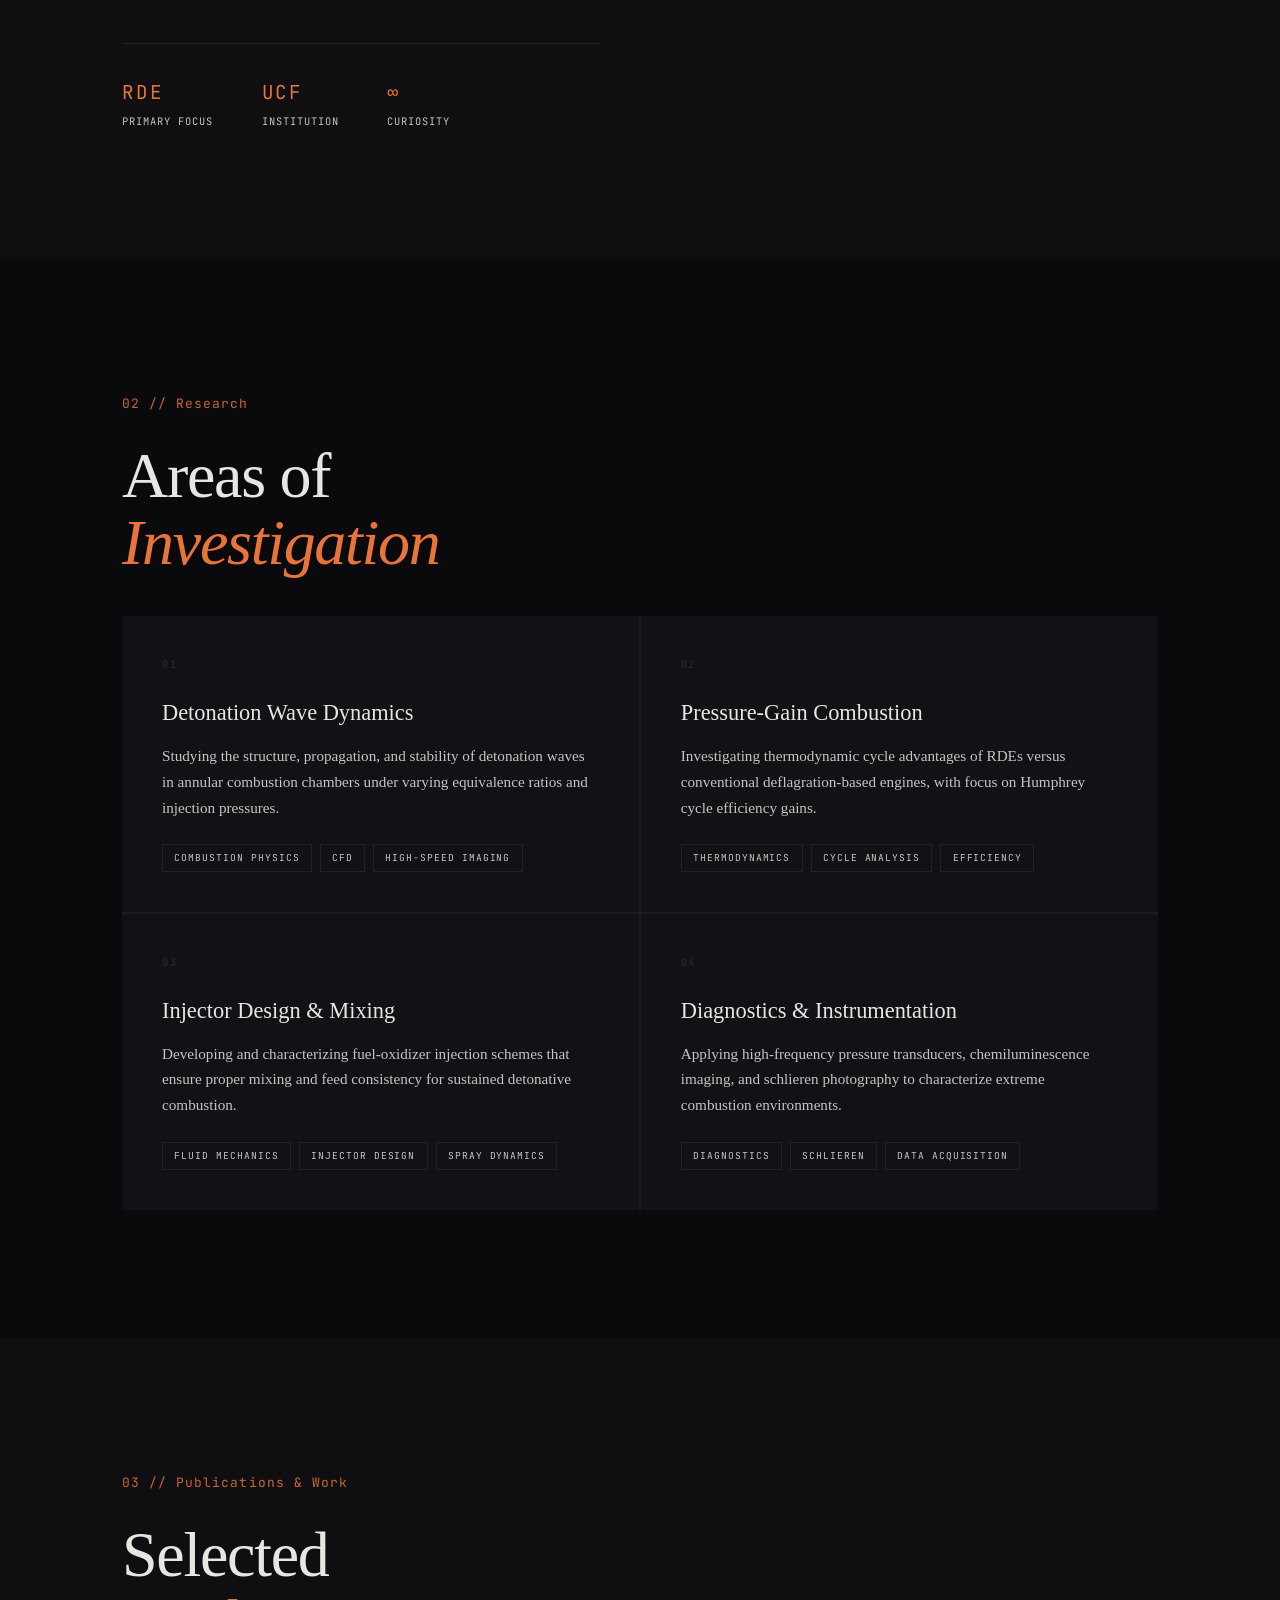
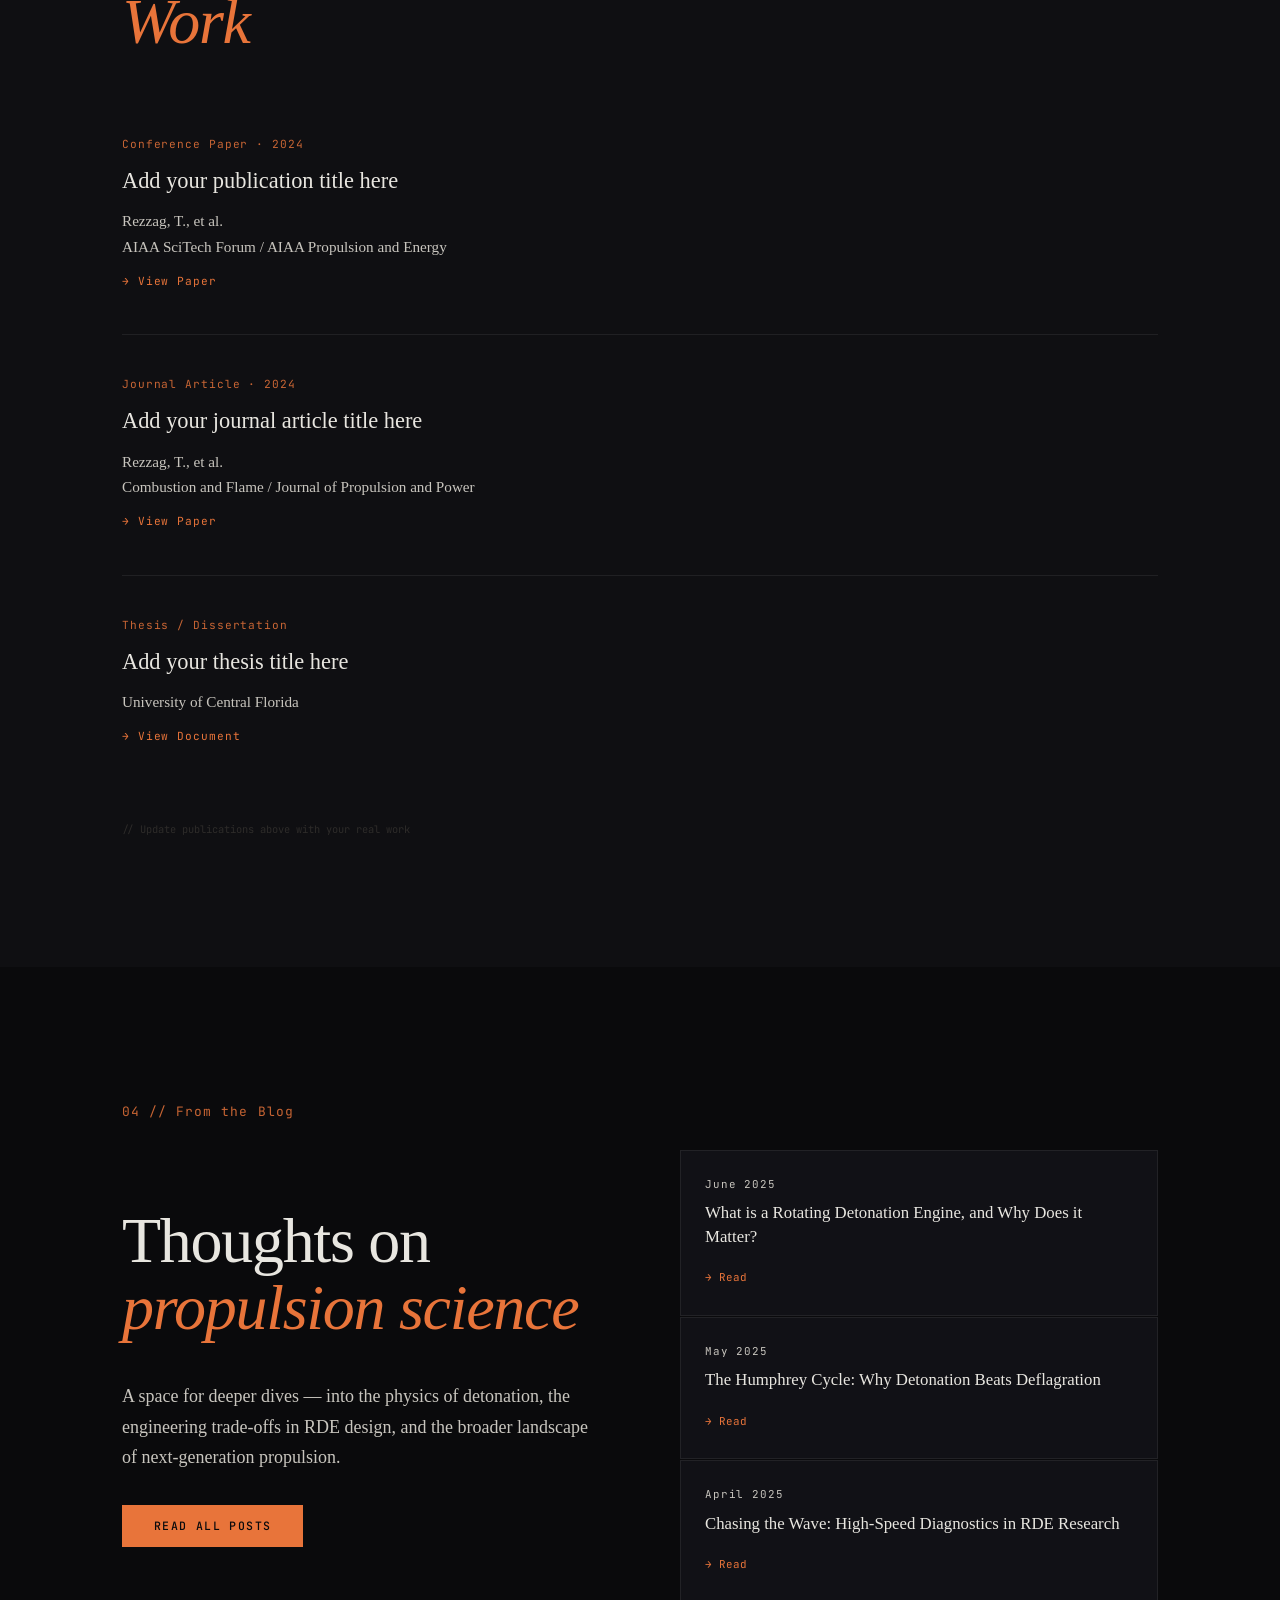
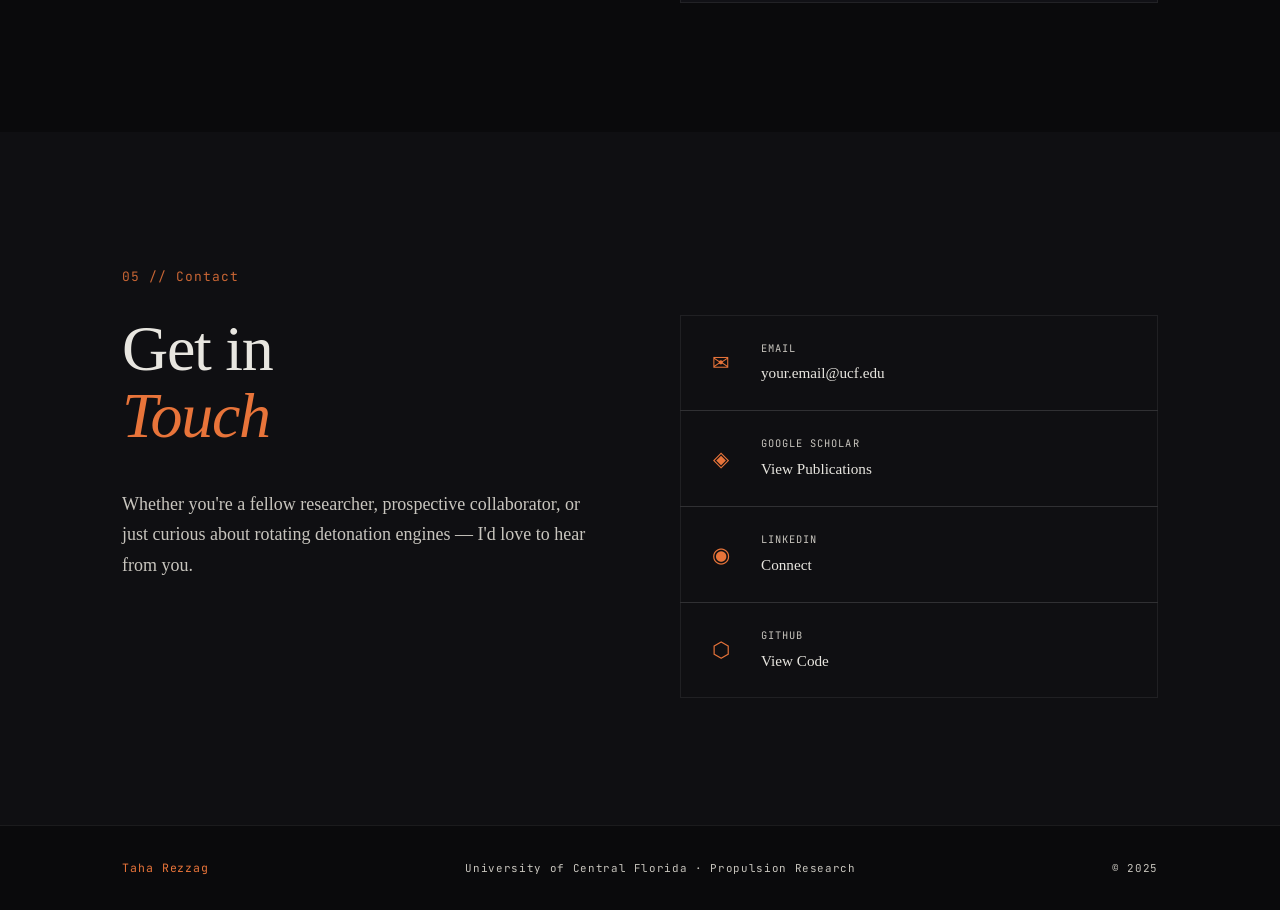
==== commit 8def145a: "Update index.html" ====
--- a/index.html
+++ b/index.html
@@ -17,7 +17,7 @@
   --accent-dim: rgba(232,116,58,0.12);
   --accent-border: rgba(232,116,58,0.28);
   --text: #e8e6e0;
-  --text-muted: #b0ada6;
+  --text-muted: #c8c5be;
   --text-faint: #2e2c2a;
   --border: rgba(255,255,255,0.07);
   --border-accent: rgba(232,116,58,0.3);
